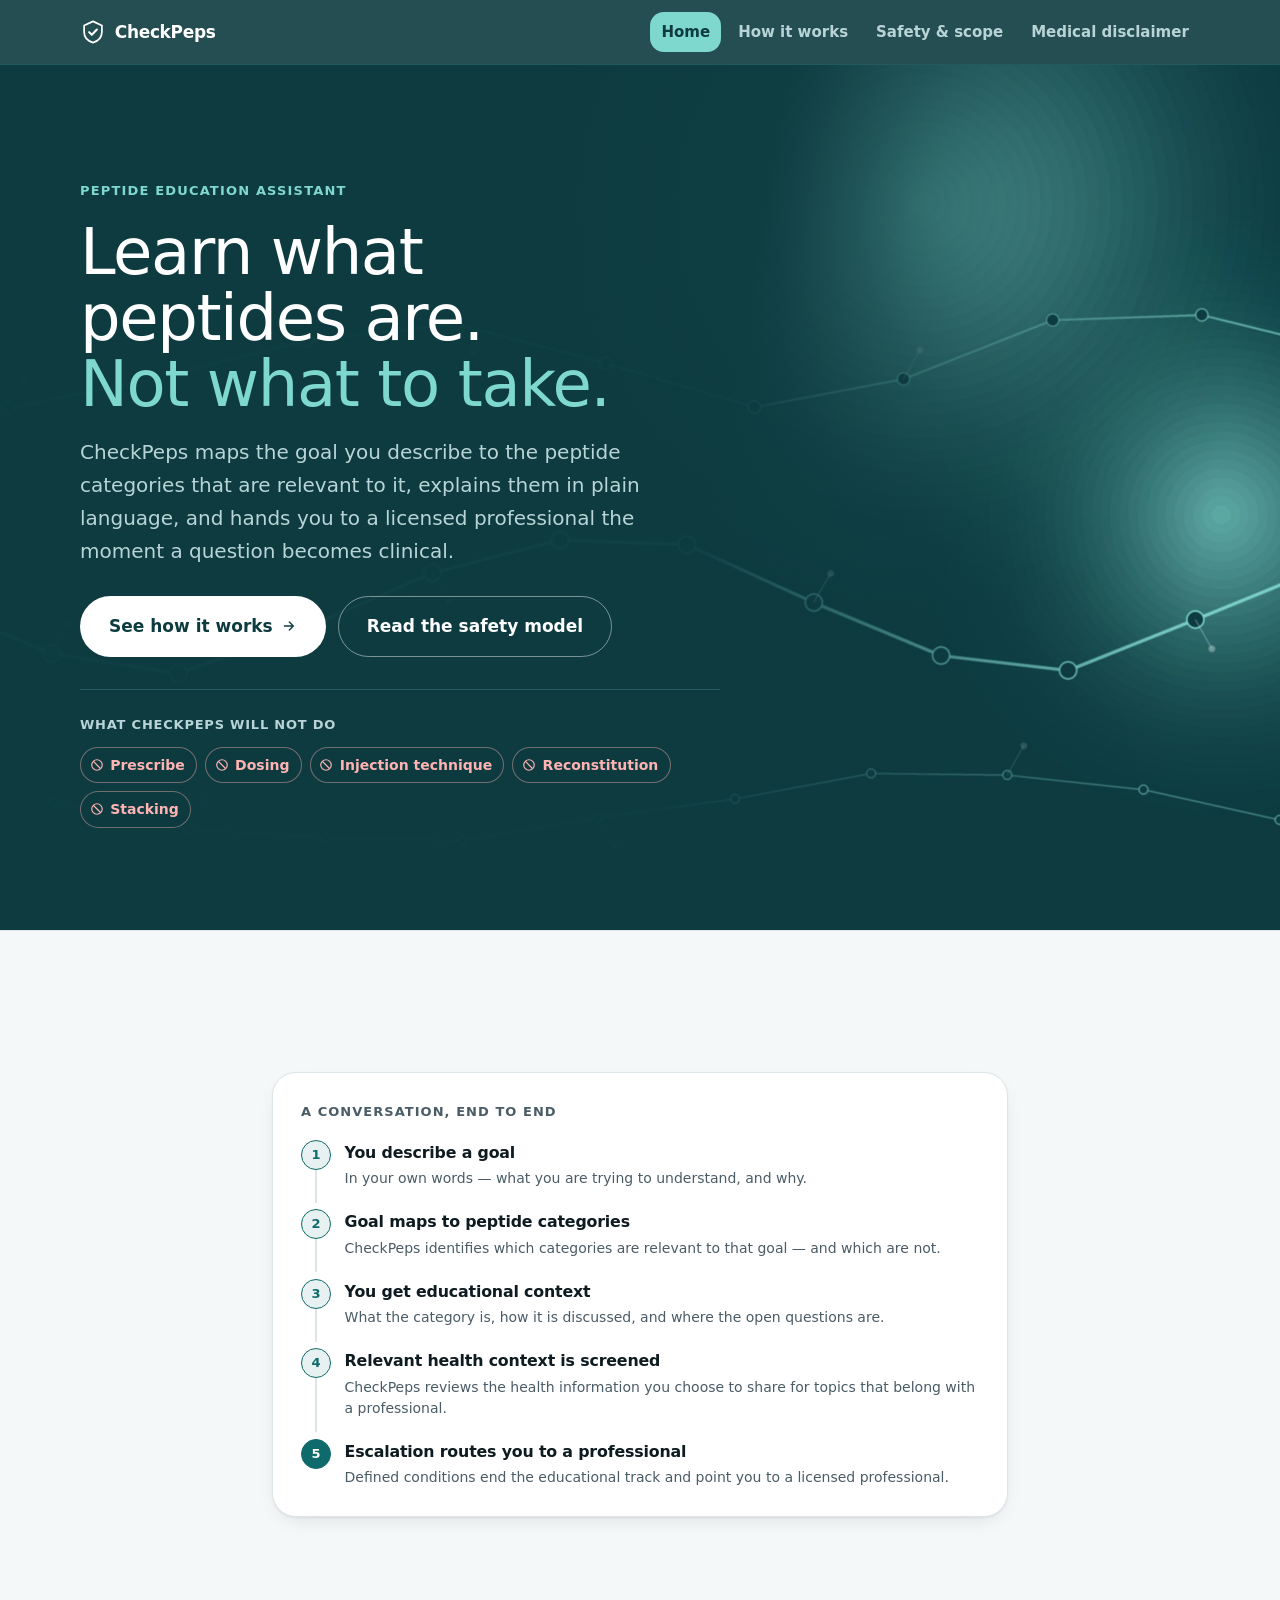
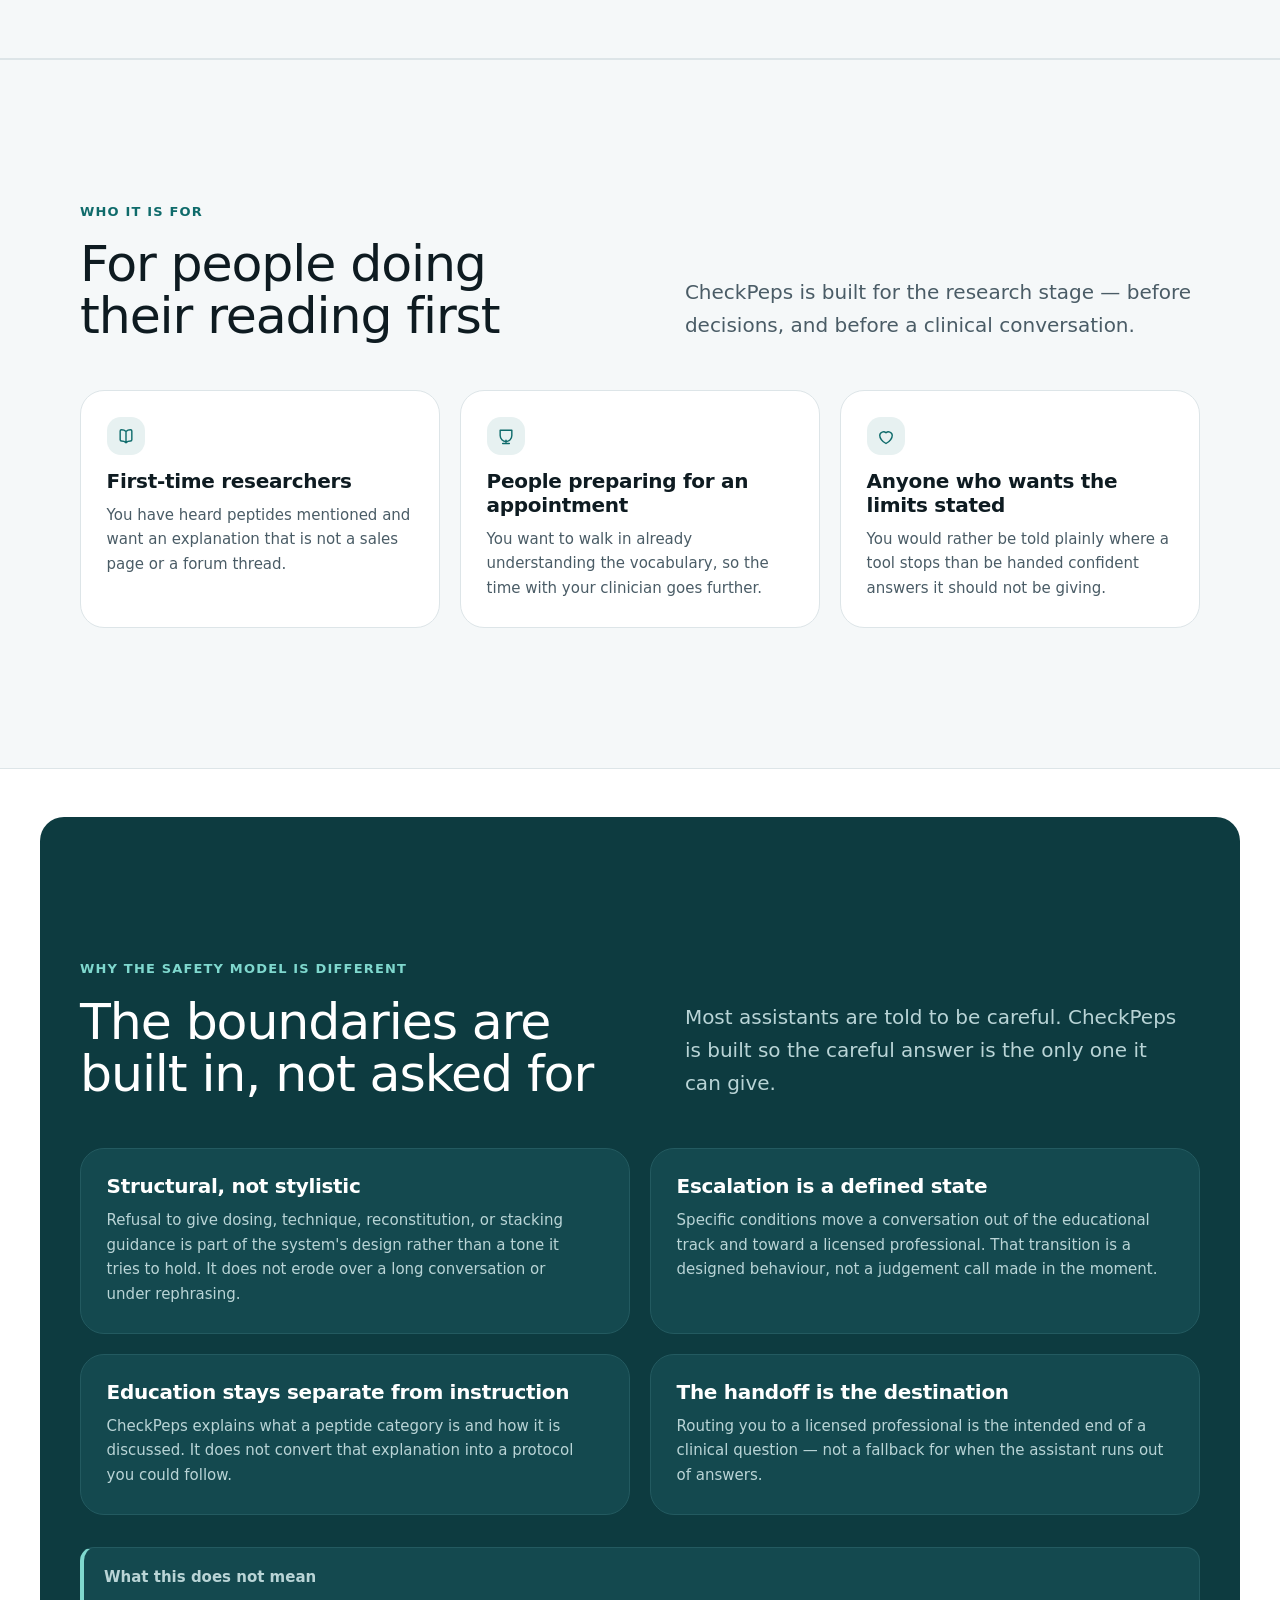
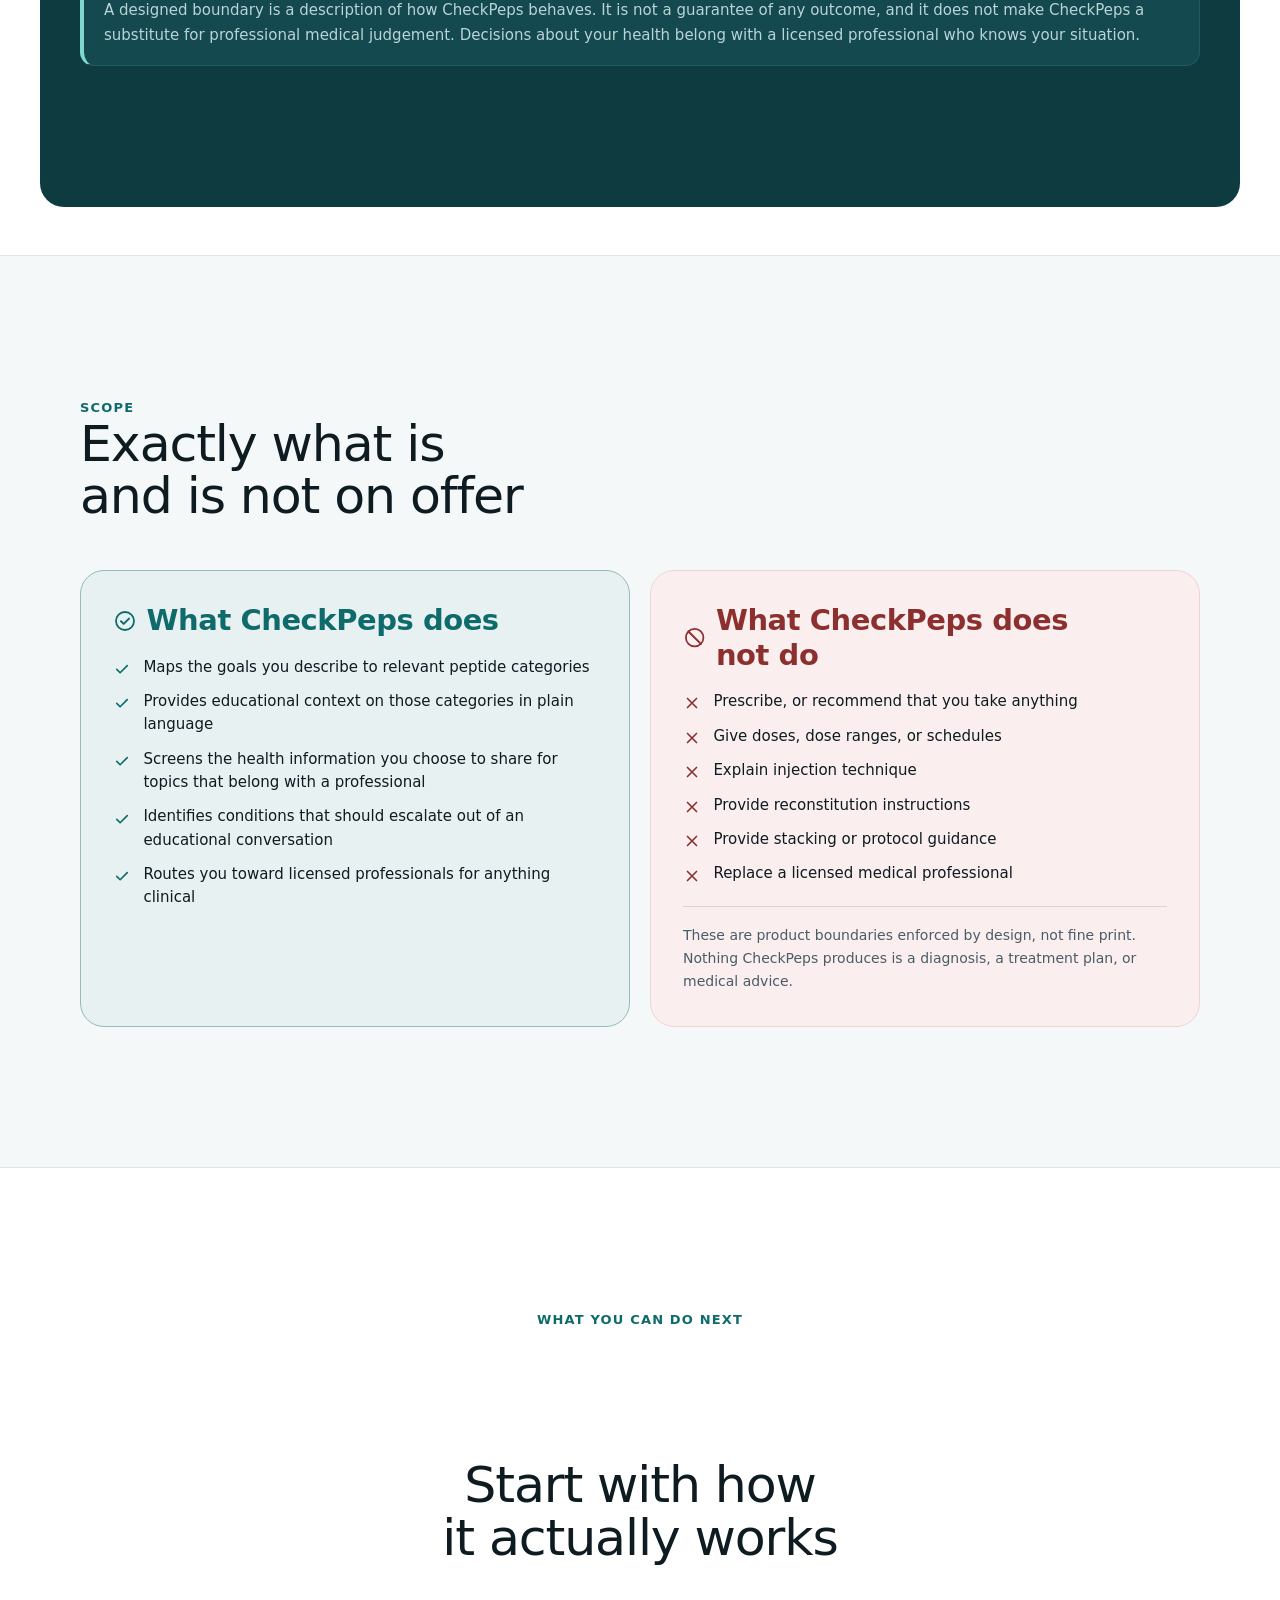
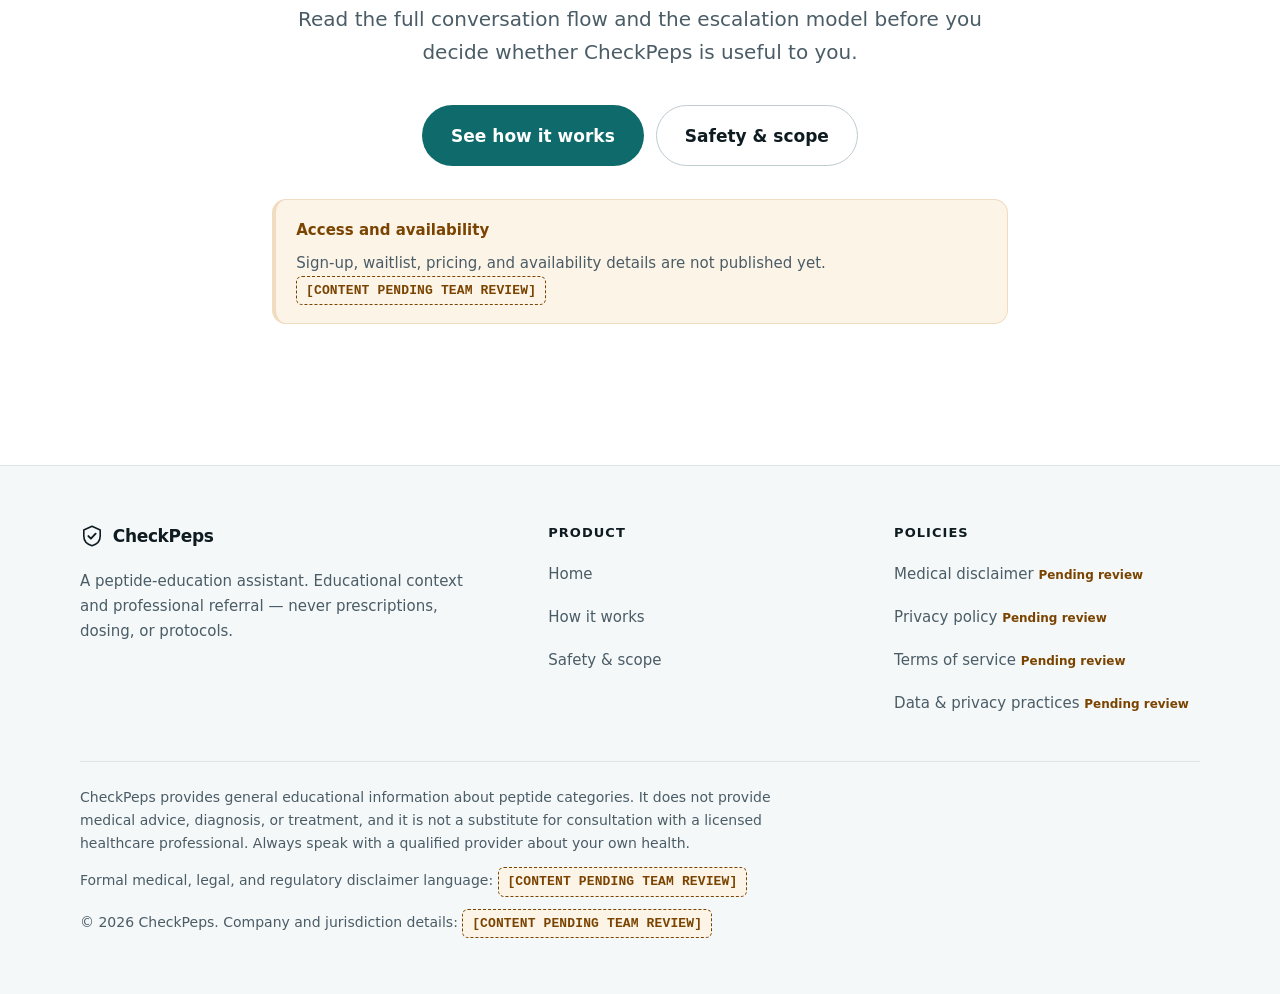
==== index.html @ 8eb173fc "Point every canonical at www.checkpeps.us, the live origin The site is served at https://www.checkpe" ====
<!doctype html>
<html lang="en">
  <head>
    <meta charset="utf-8" />
    <meta name="viewport" content="width=device-width, initial-scale=1" />

    <title>CheckPeps — Peptide education, with the clinical line drawn clearly</title>
    <meta
      name="description"
      content="CheckPeps is a peptide-education assistant. It maps your goals to relevant peptide categories, explains them in plain language, and routes you to a licensed professional for anything clinical. It does not prescribe, dose, or give protocols."
    />
    <link rel="canonical" href="https://www.checkpeps.us/" />
    <meta name="robots" content="index, follow" />

    <meta property="og:type" content="website" />
    <meta property="og:site_name" content="CheckPeps" />
    <meta property="og:url" content="https://www.checkpeps.us/" />
    <meta
      property="og:title"
      content="CheckPeps — Peptide education, with the clinical line drawn clearly"
    />
    <meta
      property="og:description"
      content="A peptide-education assistant that maps goals to peptide categories, explains them in plain language, and routes you to a licensed professional for anything clinical."
    />
    <meta property="og:image" content="https://www.checkpeps.us/og-image.png" />
    <meta property="og:image:width" content="1200" />
    <meta property="og:image:height" content="630" />
    <meta
      property="og:image:alt"
      content="CheckPeps — peptide education assistant. Does not prescribe, dose, or give protocols."
    />
    <meta name="twitter:card" content="summary_large_image" />

    <link rel="icon" href="/favicon.svg" type="image/svg+xml" />
    <link rel="apple-touch-icon" href="/apple-touch-icon.png" />
    <link rel="manifest" href="/site.webmanifest" />
    <meta name="theme-color" content="#0f6b6b" media="(prefers-color-scheme: light)" />
    <meta name="theme-color" content="#0b1418" media="(prefers-color-scheme: dark)" />

    <link rel="stylesheet" href="/styles.css" />
    <script src="/main.js" defer></script>

    <script type="application/ld+json">
      {
        "@context": "https://schema.org",
        "@type": "WebSite",
        "name": "CheckPeps",
        "url": "https://www.checkpeps.us/",
        "description": "A peptide-education assistant that maps goals to peptide categories, provides educational context, and routes users toward licensed professionals for anything clinical."
      }
    </script>
  </head>

  <body>
    <a class="skip-link" href="#main">Skip to main content</a>

    <header class="site-header">
      <div class="wrap site-header__inner">
        <a class="brand" href="/">
          <svg width="26" height="26" viewBox="0 0 24 24" fill="none" aria-hidden="true">
            <path
              d="M12 2.2 20.2 6v6.1c0 4.6-3.3 8.3-8.2 9.7-4.9-1.4-8.2-5.1-8.2-9.7V6L12 2.2Z"
              stroke="currentColor"
              stroke-width="1.6"
              stroke-linejoin="round"
            />
            <path
              d="m8.4 12.1 2.5 2.5 4.7-4.9"
              stroke="currentColor"
              stroke-width="1.9"
              stroke-linecap="round"
              stroke-linejoin="round"
            />
          </svg>
          CheckPeps
        </a>

        <button
          class="nav__toggle"
          type="button"
          aria-expanded="false"
          aria-controls="site-nav"
        >
          <svg width="18" height="18" viewBox="0 0 24 24" fill="none" aria-hidden="true">
            <path
              d="M4 7h16M4 12h16M4 17h16"
              stroke="currentColor"
              stroke-width="2"
              stroke-linecap="round"
            />
          </svg>
          Menu
        </button>

        <nav class="nav" id="site-nav" aria-label="Primary">
          <ul class="nav__list">
            <li><a class="nav__link" href="/" aria-current="page">Home</a></li>
            <li><a class="nav__link" href="/how-it-works.html">How it works</a></li>
            <li><a class="nav__link" href="/safety.html">Safety &amp; scope</a></li>
            <li>
              <a class="nav__link" href="/medical-disclaimer.html">Medical disclaimer</a>
            </li>
          </ul>
        </nav>
      </div>
    </header>

    <main id="main">
      <!-- ============================ HERO ============================ -->
      <!-- Answers, above the fold: what it is, what it will not do, how it
           works, and where to go next. -->
      <section class="hero">
        <!-- Decorative only, so alt is empty. Replacing this art is a matter of
             swapping the two files: keep the 3:2 ratio and keep the left third
             dark, because the headline sits over it. -->
        <div class="hero__media">
          <img
            src="/media/hero-1200.jpg"
            srcset="/media/hero-1200.jpg 1200w, /media/hero.jpg 2400w"
            sizes="100vw"
            alt=""
            width="2400"
            height="1600"
            fetchpriority="high"
            decoding="async"
          />
        </div>

        <div class="wrap hero__grid">
          <div class="hero__copy">
            <p class="eyebrow">Peptide education assistant</p>
            <h1>
              <span>Learn what peptides are.</span>
              <span>Not what to take.</span>
            </h1>
            <p class="lede">
              CheckPeps maps the goal you describe to the peptide categories that are
              relevant to it, explains them in plain language, and hands you to a
              licensed professional the moment a question becomes clinical.
            </p>

            <div class="btn-row">
              <a class="btn btn--primary" href="/how-it-works.html">
                See how it works
                <svg
                  width="16"
                  height="16"
                  viewBox="0 0 24 24"
                  fill="none"
                  aria-hidden="true"
                >
                  <path
                    d="M5 12h13m-5.5-6 6 6-6 6"
                    stroke="currentColor"
                    stroke-width="2"
                    stroke-linecap="round"
                    stroke-linejoin="round"
                  />
                </svg>
              </a>
              <a class="btn btn--secondary" href="/safety.html">Read the safety model</a>
            </div>

            <div class="boundaries">
              <p class="boundaries__label" id="boundaries-label">
                What CheckPeps will not do
              </p>
              <ul class="chips" aria-labelledby="boundaries-label">
                <li class="chip">
                  <svg
                    width="14"
                    height="14"
                    viewBox="0 0 24 24"
                    fill="none"
                    aria-hidden="true"
                  >
                    <circle cx="12" cy="12" r="9" stroke="currentColor" stroke-width="2" />
                    <path d="m5.6 5.6 12.8 12.8" stroke="currentColor" stroke-width="2" />
                  </svg>
                  Prescribe
                </li>
                <li class="chip">
                  <svg
                    width="14"
                    height="14"
                    viewBox="0 0 24 24"
                    fill="none"
                    aria-hidden="true"
                  >
                    <circle cx="12" cy="12" r="9" stroke="currentColor" stroke-width="2" />
                    <path d="m5.6 5.6 12.8 12.8" stroke="currentColor" stroke-width="2" />
                  </svg>
                  Dosing
                </li>
                <li class="chip">
                  <svg
                    width="14"
                    height="14"
                    viewBox="0 0 24 24"
                    fill="none"
                    aria-hidden="true"
                  >
                    <circle cx="12" cy="12" r="9" stroke="currentColor" stroke-width="2" />
                    <path d="m5.6 5.6 12.8 12.8" stroke="currentColor" stroke-width="2" />
                  </svg>
                  Injection technique
                </li>
                <li class="chip">
                  <svg
                    width="14"
                    height="14"
                    viewBox="0 0 24 24"
                    fill="none"
                    aria-hidden="true"
                  >
                    <circle cx="12" cy="12" r="9" stroke="currentColor" stroke-width="2" />
                    <path d="m5.6 5.6 12.8 12.8" stroke="currentColor" stroke-width="2" />
                  </svg>
                  Reconstitution
                </li>
                <li class="chip">
                  <svg
                    width="14"
                    height="14"
                    viewBox="0 0 24 24"
                    fill="none"
                    aria-hidden="true"
                  >
                    <circle cx="12" cy="12" r="9" stroke="currentColor" stroke-width="2" />
                    <path d="m5.6 5.6 12.8 12.8" stroke="currentColor" stroke-width="2" />
                  </svg>
                  Stacking
                </li>
              </ul>
            </div>
          </div>

        </div>
      </section>

      <!-- Moved out of the hero so the hero art has somewhere to be seen; the
           flow is unchanged, it just gets its own section now. -->
      <section class="section section--subtle" aria-labelledby="flow-title">
        <div class="wrap flow-section">
          <div class="hero__panel">
            <p class="panel__title" id="flow-title">A conversation, end to end</p>
            <ol class="flow" aria-labelledby="flow-title">
              <li class="flow__step">
                <span class="flow__num" aria-hidden="true">1</span>
                <div class="flow__body">
                  <p class="flow__name">You describe a goal</p>
                  <p class="flow__desc">
                    In your own words — what you are trying to understand, and why.
                  </p>
                </div>
              </li>
              <li class="flow__step">
                <span class="flow__num" aria-hidden="true">2</span>
                <div class="flow__body">
                  <p class="flow__name">Goal maps to peptide categories</p>
                  <p class="flow__desc">
                    CheckPeps identifies which categories are relevant to that goal — and
                    which are not.
                  </p>
                </div>
              </li>
              <li class="flow__step">
                <span class="flow__num" aria-hidden="true">3</span>
                <div class="flow__body">
                  <p class="flow__name">You get educational context</p>
                  <p class="flow__desc">
                    What the category is, how it is discussed, and where the open questions
                    are.
                  </p>
                </div>
              </li>
              <li class="flow__step">
                <span class="flow__num" aria-hidden="true">4</span>
                <div class="flow__body">
                  <p class="flow__name">Relevant health context is screened</p>
                  <p class="flow__desc">
                    CheckPeps reviews the health information you choose to share for topics
                    that belong with a professional.
                  </p>
                </div>
              </li>
              <li class="flow__step flow__step--terminal">
                <span class="flow__num" aria-hidden="true">5</span>
                <div class="flow__body">
                  <p class="flow__name">Escalation routes you to a professional</p>
                  <p class="flow__desc">
                    Defined conditions end the educational track and point you to a
                    licensed professional.
                  </p>
                </div>
              </li>
            </ol>
          </div>
        </div>
      </section>

      <!-- ========================= WHO IT'S FOR ======================== -->
      <section class="section section--subtle" aria-labelledby="who-heading">
        <div class="wrap">
          <div class="section__head">
            <p class="eyebrow">Who it is for</p>
            <h2 id="who-heading">For people doing their reading first</h2>
            <p class="lede">
              CheckPeps is built for the research stage — before decisions, and before a
              clinical conversation.
            </p>
          </div>

          <div class="grid">
            <article class="card">
              <div class="card__icon" aria-hidden="true">
                <svg width="20" height="20" viewBox="0 0 24 24" fill="none">
                  <path
                    d="M12 6.5c-1.6-1.6-3.4-2-5.5-2-.8 0-1.5.6-1.5 1.4v10.7c0 .8.7 1.4 1.5 1.4 2.1 0 3.9.4 5.5 2 1.6-1.6 3.4-2 5.5-2 .8 0 1.5-.6 1.5-1.4V5.9c0-.8-.7-1.4-1.5-1.4-2.1 0-3.9.4-5.5 2Zm0 0V19"
                    stroke="currentColor"
                    stroke-width="1.7"
                    stroke-linecap="round"
                    stroke-linejoin="round"
                  />
                </svg>
              </div>
              <h3>First-time researchers</h3>
              <p>
                You have heard peptides mentioned and want an explanation that is not a
                sales page or a forum thread.
              </p>
            </article>

            <article class="card">
              <div class="card__icon" aria-hidden="true">
                <svg width="20" height="20" viewBox="0 0 24 24" fill="none">
                  <path
                    d="M8 21h8m-4-4v4m-7-16h14v6.5a7 7 0 0 1-14 0V5Z"
                    stroke="currentColor"
                    stroke-width="1.7"
                    stroke-linecap="round"
                    stroke-linejoin="round"
                  />
                </svg>
              </div>
              <h3>People preparing for an appointment</h3>
              <p>
                You want to walk in already understanding the vocabulary, so the time with
                your clinician goes further.
              </p>
            </article>

            <article class="card">
              <div class="card__icon" aria-hidden="true">
                <svg width="20" height="20" viewBox="0 0 24 24" fill="none">
                  <path
                    d="M12 21s-7.5-4.4-7.5-10A4.5 4.5 0 0 1 12 8.2 4.5 4.5 0 0 1 19.5 11c0 5.6-7.5 10-7.5 10Z"
                    stroke="currentColor"
                    stroke-width="1.7"
                    stroke-linecap="round"
                    stroke-linejoin="round"
                  />
                </svg>
              </div>
              <h3>Anyone who wants the limits stated</h3>
              <p>
                You would rather be told plainly where a tool stops than be handed
                confident answers it should not be giving.
              </p>
            </article>
          </div>
        </div>
      </section>

      <!-- ====================== WHY SAFETY DIFFERS ===================== -->
      <section class="section section--feature" aria-labelledby="safety-heading">
        <div class="wrap">
          <div class="section__head">
            <p class="eyebrow">Why the safety model is different</p>
            <h2 id="safety-heading">The boundaries are built in, not asked for</h2>
            <p class="lede">
              Most assistants are told to be careful. CheckPeps is built so the careful
              answer is the only one it can give.
            </p>
          </div>

          <div class="grid">
            <article class="card">
              <h3>Structural, not stylistic</h3>
              <p>
                Refusal to give dosing, technique, reconstitution, or stacking guidance is
                part of the system's design rather than a tone it tries to hold. It does
                not erode over a long conversation or under rephrasing.
              </p>
            </article>

            <article class="card">
              <h3>Escalation is a defined state</h3>
              <p>
                Specific conditions move a conversation out of the educational track and
                toward a licensed professional. That transition is a designed behaviour,
                not a judgement call made in the moment.
              </p>
            </article>

            <article class="card">
              <h3>Education stays separate from instruction</h3>
              <p>
                CheckPeps explains what a peptide category is and how it is discussed. It
                does not convert that explanation into a protocol you could follow.
              </p>
            </article>

            <article class="card">
              <h3>The handoff is the destination</h3>
              <p>
                Routing you to a licensed professional is the intended end of a clinical
                question — not a fallback for when the assistant runs out of answers.
              </p>
            </article>
          </div>

          <div class="callout u-mt-lg">
            <p class="callout__title">What this does not mean</p>
            <p>
              A designed boundary is a description of how CheckPeps behaves. It is not a
              guarantee of any outcome, and it does not make CheckPeps a substitute for
              professional medical judgement. Decisions about your health belong with a
              licensed professional who knows your situation.
            </p>
          </div>
        </div>
      </section>

      <!-- ======================= DOES / DOES NOT ======================= -->
      <section class="section section--subtle" aria-labelledby="scope-heading">
        <div class="wrap">
          <div class="section__head">
            <p class="eyebrow">Scope</p>
            <h2 id="scope-heading">Exactly what is and is not on offer</h2>
          </div>

          <div class="split">
            <div class="panel panel--does">
              <h3 class="panel__heading">
                <svg
                  width="24"
                  height="24"
                  viewBox="0 0 24 24"
                  fill="none"
                  aria-hidden="true"
                >
                  <circle cx="12" cy="12" r="9" stroke="currentColor" stroke-width="1.8" />
                  <path
                    d="m8 12.2 2.7 2.7L16 9.6"
                    stroke="currentColor"
                    stroke-width="2"
                    stroke-linecap="round"
                    stroke-linejoin="round"
                  />
                </svg>
                What CheckPeps does
              </h3>
              <ul class="checklist">
                <li>
                  <svg width="18" height="18" viewBox="0 0 24 24" fill="none" aria-hidden="true">
                    <path
                      d="m5 12.5 4.5 4.5L19 7.5"
                      stroke="currentColor"
                      stroke-width="2.2"
                      stroke-linecap="round"
                      stroke-linejoin="round"
                    />
                  </svg>
                  <span>Maps the goals you describe to relevant peptide categories</span>
                </li>
                <li>
                  <svg width="18" height="18" viewBox="0 0 24 24" fill="none" aria-hidden="true">
                    <path
                      d="m5 12.5 4.5 4.5L19 7.5"
                      stroke="currentColor"
                      stroke-width="2.2"
                      stroke-linecap="round"
                      stroke-linejoin="round"
                    />
                  </svg>
                  <span>Provides educational context on those categories in plain language</span>
                </li>
                <li>
                  <svg width="18" height="18" viewBox="0 0 24 24" fill="none" aria-hidden="true">
                    <path
                      d="m5 12.5 4.5 4.5L19 7.5"
                      stroke="currentColor"
                      stroke-width="2.2"
                      stroke-linecap="round"
                      stroke-linejoin="round"
                    />
                  </svg>
                  <span>
                    Screens the health information you choose to share for topics that
                    belong with a professional
                  </span>
                </li>
                <li>
                  <svg width="18" height="18" viewBox="0 0 24 24" fill="none" aria-hidden="true">
                    <path
                      d="m5 12.5 4.5 4.5L19 7.5"
                      stroke="currentColor"
                      stroke-width="2.2"
                      stroke-linecap="round"
                      stroke-linejoin="round"
                    />
                  </svg>
                  <span>
                    Identifies conditions that should escalate out of an educational
                    conversation
                  </span>
                </li>
                <li>
                  <svg width="18" height="18" viewBox="0 0 24 24" fill="none" aria-hidden="true">
                    <path
                      d="m5 12.5 4.5 4.5L19 7.5"
                      stroke="currentColor"
                      stroke-width="2.2"
                      stroke-linecap="round"
                      stroke-linejoin="round"
                    />
                  </svg>
                  <span>Routes you toward licensed professionals for anything clinical</span>
                </li>
              </ul>
            </div>

            <div class="panel panel--does-not">
              <h3 class="panel__heading">
                <svg
                  width="24"
                  height="24"
                  viewBox="0 0 24 24"
                  fill="none"
                  aria-hidden="true"
                >
                  <circle cx="12" cy="12" r="9" stroke="currentColor" stroke-width="1.8" />
                  <path
                    d="m5.6 5.6 12.8 12.8"
                    stroke="currentColor"
                    stroke-width="2"
                    stroke-linecap="round"
                  />
                </svg>
                What CheckPeps does not do
              </h3>
              <ul class="checklist">
                <li>
                  <svg width="18" height="18" viewBox="0 0 24 24" fill="none" aria-hidden="true">
                    <path
                      d="M6 6l12 12M18 6 6 18"
                      stroke="currentColor"
                      stroke-width="2.2"
                      stroke-linecap="round"
                    />
                  </svg>
                  <span>Prescribe, or recommend that you take anything</span>
                </li>
                <li>
                  <svg width="18" height="18" viewBox="0 0 24 24" fill="none" aria-hidden="true">
                    <path
                      d="M6 6l12 12M18 6 6 18"
                      stroke="currentColor"
                      stroke-width="2.2"
                      stroke-linecap="round"
                    />
                  </svg>
                  <span>Give doses, dose ranges, or schedules</span>
                </li>
                <li>
                  <svg width="18" height="18" viewBox="0 0 24 24" fill="none" aria-hidden="true">
                    <path
                      d="M6 6l12 12M18 6 6 18"
                      stroke="currentColor"
                      stroke-width="2.2"
                      stroke-linecap="round"
                    />
                  </svg>
                  <span>Explain injection technique</span>
                </li>
                <li>
                  <svg width="18" height="18" viewBox="0 0 24 24" fill="none" aria-hidden="true">
                    <path
                      d="M6 6l12 12M18 6 6 18"
                      stroke="currentColor"
                      stroke-width="2.2"
                      stroke-linecap="round"
                    />
                  </svg>
                  <span>Provide reconstitution instructions</span>
                </li>
                <li>
                  <svg width="18" height="18" viewBox="0 0 24 24" fill="none" aria-hidden="true">
                    <path
                      d="M6 6l12 12M18 6 6 18"
                      stroke="currentColor"
                      stroke-width="2.2"
                      stroke-linecap="round"
                    />
                  </svg>
                  <span>Provide stacking or protocol guidance</span>
                </li>
                <li>
                  <svg width="18" height="18" viewBox="0 0 24 24" fill="none" aria-hidden="true">
                    <path
                      d="M6 6l12 12M18 6 6 18"
                      stroke="currentColor"
                      stroke-width="2.2"
                      stroke-linecap="round"
                    />
                  </svg>
                  <span>Replace a licensed medical professional</span>
                </li>
              </ul>
              <p class="panel__note">
                These are product boundaries enforced by design, not fine print. Nothing
                CheckPeps produces is a diagnosis, a treatment plan, or medical advice.
              </p>
            </div>
          </div>
        </div>
      </section>

      <!-- ============================ NEXT ============================= -->
      <section class="section" aria-labelledby="next-heading">
        <div class="wrap">
          <div class="cta prose u-mi-auto">
            <p class="eyebrow">What you can do next</p>
            <h2 id="next-heading">Start with how it actually works</h2>
            <p class="lede">
              Read the full conversation flow and the escalation model before you decide
              whether CheckPeps is useful to you.
            </p>
            <div class="btn-row">
              <a class="btn btn--primary" href="/how-it-works.html">See how it works</a>
              <a class="btn btn--secondary" href="/safety.html">Safety &amp; scope</a>
            </div>
            <div class="callout callout--pending u-ta-left u-mt-sm">
              <p class="callout__title">Access and availability</p>
              <p>
                Sign-up, waitlist, pricing, and availability details are not published yet.
                <span class="pending-tag">[CONTENT PENDING TEAM REVIEW]</span>
              </p>
            </div>
          </div>
        </div>
      </section>
    </main>

    <footer class="site-footer">
      <div class="wrap">
        <div class="footer__grid">
          <div>
            <a class="brand" href="/">
              <svg width="24" height="24" viewBox="0 0 24 24" fill="none" aria-hidden="true">
                <path
                  d="M12 2.2 20.2 6v6.1c0 4.6-3.3 8.3-8.2 9.7-4.9-1.4-8.2-5.1-8.2-9.7V6L12 2.2Z"
                  stroke="currentColor"
                  stroke-width="1.6"
                  stroke-linejoin="round"
                />
                <path
                  d="m8.4 12.1 2.5 2.5 4.7-4.9"
                  stroke="currentColor"
                  stroke-width="1.9"
                  stroke-linecap="round"
                  stroke-linejoin="round"
                />
              </svg>
              CheckPeps
            </a>
            <p class="footer__blurb">
              A peptide-education assistant. Educational context and professional
              referral — never prescriptions, dosing, or protocols.
            </p>
          </div>

          <nav aria-labelledby="footer-product">
            <p class="footer__heading" id="footer-product">Product</p>
            <ul class="footer__list">
              <li><a href="/">Home</a></li>
              <li><a href="/how-it-works.html">How it works</a></li>
              <li><a href="/safety.html">Safety &amp; scope</a></li>
            </ul>
          </nav>

          <nav aria-labelledby="footer-policies">
            <p class="footer__heading" id="footer-policies">Policies</p>
            <ul class="footer__list">
              <li>
                <a href="/medical-disclaimer.html">Medical disclaimer</a>
                <span class="footer__pending">Pending review</span>
              </li>
              <li>
                <a href="/privacy.html">Privacy policy</a>
                <span class="footer__pending">Pending review</span>
              </li>
              <li>
                <a href="/terms.html">Terms of service</a>
                <span class="footer__pending">Pending review</span>
              </li>
              <li>
                <a href="/data-practices.html">Data &amp; privacy practices</a>
                <span class="footer__pending">Pending review</span>
              </li>
            </ul>
          </nav>
        </div>

        <div class="footer__bottom">
          <p class="footer__disclaimer">
            CheckPeps provides general educational information about peptide categories. It
            does not provide medical advice, diagnosis, or treatment, and it is not a
            substitute for consultation with a licensed healthcare professional. Always
            speak with a qualified provider about your own health.
          </p>
          <p class="footer__disclaimer">
            Formal medical, legal, and regulatory disclaimer language:
            <span class="pending-tag">[CONTENT PENDING TEAM REVIEW]</span>
          </p>
          <p>&copy; 2026 CheckPeps. Company and jurisdiction details: <span class="pending-tag">[CONTENT PENDING TEAM REVIEW]</span></p>
        </div>
      </div>
    </footer>
  </body>
</html>
---- styles.css ----
/* ==========================================================================
   CheckPeps — marketing site styles
   Single stylesheet, no preprocessor, no framework, no @import (no extra RTT).
   ========================================================================== */

/* --- Design tokens ------------------------------------------------------- */

:root {
  color-scheme: light dark;

  --bg: #ffffff;
  --bg-subtle: #f5f8f9;
  --bg-raised: #ffffff;
  --border: #dde5e8;
  --border-strong: #bfcbd1;

  --text: #0e1b21;
  --text-muted: #4a5c66;

  --accent: #0f6b6b;
  --accent-hover: #0b5252;
  --accent-fg: #ffffff;
  --accent-subtle: #e7f1f1;

  --flag: #7a4400;
  --flag-subtle: #fdf4e8;
  --flag-border: #f0dcc0;

  --stop: #8c2f2f;
  --stop-subtle: #fbeeee;
  --stop-border: #f0d4d4;

  --shadow: 0 1px 2px rgb(14 27 33 / 6%), 0 8px 24px -12px rgb(14 27 33 / 18%);

  /* Deep full-bleed blocks. Always paired with --on-deep text. */
  --deep: #0d3b40;
  --deep-raised: #14494f;
  --deep-border: #235a60;
  --on-deep: #ffffff;
  --on-deep-muted: #b9d4d6;
  --accent-on-deep: #7fd8ce;

  --radius: 14px;
  --radius-lg: 24px;
  --radius-pill: 999px;

  --measure: 68ch;
  --page: 1200px;
  --gutter: clamp(1.25rem, 5vw, 2.5rem);

  --step-0: clamp(1rem, 0.96rem + 0.2vw, 1.0625rem);
  --step-1: clamp(1.125rem, 1.06rem + 0.3vw, 1.25rem);
  --step-2: clamp(1.375rem, 1.25rem + 0.7vw, 1.9rem);
  /* Section headings run nearly as large as the h1 — that near-parity is a big
     part of the editorial feel, and 40px was reading as a subhead. */
  --step-3: clamp(1.9rem, 1.4rem + 2.2vw, 3.25rem);
  --step-4: clamp(2.25rem, 1.5rem + 3.2vw, 4rem);

  --font: ui-sans-serif, system-ui, -apple-system, "Segoe UI", Roboto,
    "Helvetica Neue", Arial, "Noto Sans", sans-serif, "Apple Color Emoji",
    "Segoe UI Emoji";
  --font-mono: ui-monospace, SFMono-Regular, "SF Mono", Menlo, Consolas,
    "Liberation Mono", monospace;
}

@media (prefers-color-scheme: dark) {
  :root {
    --bg: #0b1418;
    --bg-subtle: #101d22;
    --bg-raised: #13232a;
    --border: #223740;
    --border-strong: #35505c;

    --text: #e8eef1;
    --text-muted: #9fb0b8;

    --accent: #5ec8bf;
    --accent-hover: #85dad3;
    --accent-fg: #04211e;
    --accent-subtle: #12312f;

    --flag: #e8b478;
    --flag-subtle: #241b0f;
    --flag-border: #3d2e18;

    --stop: #e79b9b;
    --stop-subtle: #251314;
    --stop-border: #3f2122;

    --shadow: 0 1px 2px rgb(0 0 0 / 40%), 0 8px 24px -12px rgb(0 0 0 / 70%);

    /* Lifted, not deepened: #0d3b40 sits too close to the dark page background
       to read as a distinct block. */
    --deep: #10474e;
    --deep-raised: #17565d;
    --deep-border: #2a6b72;
    --on-deep: #f2f8f8;
    --on-deep-muted: #a9c7ca;
    --accent-on-deep: #7fd8ce;
  }
}

/* --- Reset --------------------------------------------------------------- */

*,
*::before,
*::after {
  box-sizing: border-box;
}

html {
  -webkit-text-size-adjust: 100%;
  scroll-behavior: smooth;
}

body {
  margin: 0;
  background: var(--bg);
  color: var(--text);
  font-family: var(--font);
  font-size: var(--step-0);
  line-height: 1.65;
  -webkit-font-smoothing: antialiased;
  text-rendering: optimizeLegibility;
}

/* Display type is light and tightly led — that pairing is what reads as modern.
   Card and UI headings stay heavier, because 430 at 18px reads as weak rather
   than editorial. */
h1,
h2,
h3,
h4 {
  margin: 0;
  letter-spacing: -0.022em;
  text-wrap: balance;
}

h1,
h2 {
  font-weight: 430;
  line-height: 1.03;
}

h3,
h4 {
  font-weight: 600;
  line-height: 1.2;
  letter-spacing: -0.015em;
  /* `balance` evens the line lengths, which shatters a short card heading into
     three stacked fragments. `pretty` only fixes orphans. */
  text-wrap: pretty;
}

h1 { font-size: var(--step-4); }
h2 { font-size: var(--step-3); }
h3 { font-size: var(--step-2); }
h4 { font-size: var(--step-1); }

p,
ul,
ol,
dl {
  margin: 0;
}

p { text-wrap: pretty; }

img,
svg {
  max-width: 100%;
  height: auto;
  display: block;
}

a {
  color: var(--accent);
  text-underline-offset: 0.2em;
  text-decoration-thickness: 0.08em;
}

a:hover { color: var(--accent-hover); }

ul, ol { padding-left: 1.25em; }

hr {
  border: 0;
  border-top: 1px solid var(--border);
  margin: 0;
}

/* --- Focus & motion ------------------------------------------------------ */

:focus-visible {
  outline: 3px solid var(--accent);
  outline-offset: 3px;
  border-radius: 4px;
}

/* Never remove the ring; only tune where the default hugs the box awkwardly. */
.btn:focus-visible,
.chip:focus-visible {
  outline-offset: 4px;
}

/* Windows High Contrast and friends override every author background and
   colour. Anything whose meaning was carried by a fill — the primary button,
   the boundary chips, the numbered badges, the tinted does/does-not panels —
   loses its shape unless it also has a real edge. `transparent` stays
   transparent when forced, so those borders must be made explicit here. */
@media (forced-colors: active) {
  .btn,
  .chip,
  .flow__num,
  .step__num {
    border: 1px solid currentColor;
  }

  .card,
  .callout,
  .panel,
  .hero__panel {
    border: 1px solid CanvasText;
  }

  /* Decorative connector between flow steps; a forced background would drop it. */
  .flow__step:not(:last-child)::before {
    background: CanvasText;
  }

  /* The ring must not depend on a brand token that no longer renders. */
  :focus-visible {
    outline-color: Highlight;
  }
}

@media (prefers-reduced-motion: reduce) {
  html { scroll-behavior: auto; }

  *,
  *::before,
  *::after {
    animation-duration: 0.001ms !important;
    animation-iteration-count: 1 !important;
    transition-duration: 0.001ms !important;
    scroll-behavior: auto !important;
  }
}

/* --- Utilities ----------------------------------------------------------- */

/* `fixed`, not `absolute`: an absolutely-positioned skip link scrolls away with
   the document, so focusing it after any scroll reveals nothing. */
.skip-link {
  position: fixed;
  left: 0.5rem;
  top: 0.5rem;
  z-index: 100;
  padding: 0.65rem 1rem;
  background: var(--accent);
  color: var(--accent-fg);
  border-radius: var(--radius);
  font-weight: 600;
  text-decoration: none;
  transform: translateY(-160%);
  transition: transform 120ms ease;
}

.skip-link:focus {
  transform: translateY(0);
  color: var(--accent-fg);
}

.visually-hidden {
  position: absolute;
  width: 1px;
  height: 1px;
  margin: -1px;
  padding: 0;
  overflow: hidden;
  clip-path: inset(50%);
  white-space: nowrap;
  border: 0;
}

.wrap {
  width: 100%;
  max-width: var(--page);
  margin-inline: auto;
  padding-inline: var(--gutter);
}

.prose { max-width: var(--measure); }

.prose > * + * { margin-top: 1.1em; }

.prose h2 { margin-top: 2.2em; }
.prose h3 { margin-top: 1.8em; }
.prose li + li { margin-top: 0.4em; }

/* `.wrap.prose` collapsed the container itself to the measure and then centred
   it, so body copy floated mid-page while the page-head above stayed left
   aligned at the gutter. Keep the wrap's box and cap the children instead, so
   both share a left edge. */
.wrap.prose {
  max-width: var(--page);
}

.wrap.prose > * {
  max-width: var(--measure);
}

.eyebrow {
  font-size: 0.8125rem;
  font-weight: 650;
  letter-spacing: 0.09em;
  text-transform: uppercase;
  color: var(--accent);
  margin: 0;
}

.lede {
  font-size: var(--step-1);
  color: var(--text-muted);
  max-width: 56ch;
}

.muted { color: var(--text-muted); }

/* Generous by design. Compact sections are what made this read as a document
   rather than a site; each block should own the screen it sits on. */
.section {
  padding-block: clamp(4.5rem, 11vw, 9rem);
}

.section--subtle {
  background: var(--bg-subtle);
  border-block: 1px solid var(--border);
}

/* Deep, inset, rounded block — the one section allowed to be loud. Inset by the
   gutter rather than full-bleed, so the corner radius is actually visible. */
.section--feature {
  margin-inline: var(--gutter);
  /* Without vertical separation an inset block reads as a full-bleed stripe and
     the corner radius stops doing any work. */
  margin-block: clamp(1.5rem, 4vw, 3rem);
  border-radius: var(--radius-lg);
  background: var(--deep);
  color: var(--on-deep);
}

.section--feature h2,
.section--feature h3,
.section--feature .callout__title {
  color: var(--on-deep);
}

.section--feature .eyebrow {
  color: var(--accent-on-deep);
}

.section--feature .lede,
.section--feature .card p,
.section--feature .callout p {
  color: var(--on-deep-muted);
}

.section--feature .card,
.section--feature .callout {
  background: var(--deep-raised);
  border-color: var(--deep-border);
}

.section--feature .callout {
  border-left-color: var(--accent-on-deep);
}

.section--feature a {
  color: var(--accent-on-deep);
}

/* Four abreast makes each card too narrow for its heading. Two-up gives the
   headings a single line and suits the block's weight. */
@media (min-width: 900px) {
  .section--feature .grid {
    grid-template-columns: repeat(2, minmax(0, 1fr));
  }
}

.section--feature :focus-visible {
  outline-color: var(--accent-on-deep);
}

.section__head {
  max-width: 60ch;
  margin-bottom: clamp(2rem, 4vw, 3rem);
}

.section__head > * + * { margin-top: 0.85rem; }

/* At width, a single narrow column of heading text leaves the right half of
   every section empty. Set the heading against its lede instead, which uses the
   measure and reads as deliberate rather than unfinished. */
@media (min-width: 900px) {
  .section__head {
    max-width: none;
    display: grid;
    grid-template-columns: minmax(0, 1.05fr) minmax(0, 1fr);
    column-gap: clamp(2rem, 5vw, 4.5rem);
    row-gap: 1rem;
    align-items: end;
  }

  .section__head > * + * { margin-top: 0; }

  .section__head .eyebrow { grid-column: 1 / -1; }

  .section__head .lede { max-width: 46ch; }

  /* Nothing to put in the second column, so don't open one. */
  .section__head:not(:has(.lede)) {
    display: block;
    max-width: 60ch;
  }
}

/* --- Buttons ------------------------------------------------------------- */

.btn {
  display: inline-flex;
  align-items: center;
  justify-content: center;
  gap: 0.5rem;
  padding: 0.95rem 1.75rem;
  min-height: 54px;
  border: 1px solid transparent;
  border-radius: var(--radius-pill);
  font: inherit;
  font-weight: 600;
  text-decoration: none;
  cursor: pointer;
  transition: background-color 140ms ease, border-color 140ms ease,
    color 140ms ease;
}

.btn--primary {
  background: var(--accent);
  color: var(--accent-fg);
}

.btn--primary:hover {
  background: var(--accent-hover);
  color: var(--accent-fg);
}

.btn--secondary {
  background: transparent;
  color: var(--text);
  border-color: var(--border-strong);
}

.btn--secondary:hover {
  background: var(--bg-subtle);
  color: var(--text);
  border-color: var(--text-muted);
}

.btn-row {
  display: flex;
  flex-wrap: wrap;
  gap: 0.75rem;
}

/* --- Header -------------------------------------------------------------- */

/* Dark chrome throughout, so the header reads as part of the masthead on the
   home page and as deliberate site furniture everywhere else. */
.site-header {
  position: sticky;
  top: 0;
  z-index: 50;
  background: color-mix(in srgb, var(--deep) 90%, transparent);
  backdrop-filter: blur(10px);
  border-bottom: 1px solid var(--deep-border);
  color: var(--on-deep);
}

.site-header .brand,
.site-header .brand:hover { color: var(--on-deep); }

.site-header .nav__link { color: var(--on-deep-muted); }

.site-header .nav__link:hover {
  color: var(--on-deep);
  background: color-mix(in srgb, var(--on-deep) 10%, transparent);
}

.site-header .nav__link[aria-current="page"] {
  color: var(--deep);
  background: var(--accent-on-deep);
}

.site-header .nav__toggle {
  color: var(--on-deep);
  border-color: color-mix(in srgb, var(--on-deep) 40%, transparent);
}

.site-header :focus-visible { outline-color: var(--accent-on-deep); }

.site-header__inner {
  display: flex;
  align-items: center;
  justify-content: space-between;
  gap: 1rem;
  min-height: 64px;
}

.brand {
  display: inline-flex;
  align-items: center;
  gap: 0.55rem;
  font-weight: 680;
  font-size: 1.0625rem;
  letter-spacing: -0.02em;
  color: var(--text);
  text-decoration: none;
}

.brand:hover { color: var(--text); }

.brand svg { flex: none; }

.nav__list {
  display: flex;
  align-items: center;
  gap: 0.35rem;
  list-style: none;
  margin: 0;
  padding: 0;
}

.nav__link {
  display: block;
  padding: 0.5rem 0.7rem;
  border-radius: var(--radius);
  color: var(--text-muted);
  text-decoration: none;
  font-weight: 550;
  font-size: 0.9375rem;
}

.nav__link:hover {
  color: var(--text);
  background: var(--bg-subtle);
}

.nav__link[aria-current="page"] {
  color: var(--text);
  background: var(--accent-subtle);
}

.nav__toggle {
  display: none;
  align-items: center;
  gap: 0.5rem;
  min-height: 44px;
  padding: 0.5rem 0.8rem;
  background: transparent;
  border: 1px solid var(--border-strong);
  border-radius: var(--radius);
  color: var(--text);
  font: inherit;
  font-weight: 600;
  font-size: 0.9375rem;
  cursor: pointer;
}

/* Above the breakpoint the nav is always shown. This overrides the UA
   stylesheet's `[hidden] { display: none }`, so the desktop nav can never be
   left hidden by a stale `hidden` attribute set while the viewport was narrow —
   it does not depend on the resize listener firing, or on JS running at all. */
@media (min-width: 861px) {
  .nav[hidden] { display: block; }
}

@media (max-width: 860px) {
  .nav__toggle { display: inline-flex; }

  .nav {
    position: absolute;
    inset-inline: 0;
    top: 100%;
    background: var(--deep);
    border-bottom: 1px solid var(--deep-border);
    box-shadow: var(--shadow);
    padding: 0.5rem var(--gutter) 1rem;
  }

  .nav[hidden] { display: none; }

  .nav__list {
    flex-direction: column;
    align-items: stretch;
    gap: 0.15rem;
  }

  .nav__link {
    padding: 0.75rem 0.75rem;
    font-size: 1rem;
  }
}

/* --- Hero ---------------------------------------------------------------- */

/* The masthead is one continuous deep field, header included, so the opening
   screen reads as an immersive block rather than a document header over paper.
   White-on-deep is the single biggest reason an editorial site feels editorial. */
.hero {
  position: relative;
  isolation: isolate;
  padding-block: clamp(4rem, 9vw, 8rem) clamp(4rem, 8vw, 7rem);
  overflow: hidden;
  background: var(--deep);
  color: var(--on-deep);
}

.hero .lede,
.hero .boundaries__label,
.hero .flow__desc,
.hero .panel__title {
  color: var(--on-deep-muted);
}

.hero .eyebrow { color: var(--accent-on-deep); }

.hero .boundaries { border-top-color: var(--deep-border); }

/* Panel lifts off the field rather than sitting on paper. */
.hero .hero__panel {
  background: var(--deep-raised);
  border-color: var(--deep-border);
  box-shadow: none;
}

.hero .flow__name { color: var(--on-deep); }

.hero .flow__num {
  background: transparent;
  border-color: var(--accent-on-deep);
  color: var(--accent-on-deep);
}

.hero .flow__step--terminal .flow__num {
  background: var(--accent-on-deep);
  color: var(--deep);
}

.hero .flow__step:not(:last-child)::before { background: var(--deep-border); }

/* Boundary chips need a light red to clear contrast on the deep field. */
/* A light tint behind the chip raised its base and cost ~1.5:1 of contrast.
   Backing it with the deep instead darkens the base and buys it back. */
.hero .chip {
  background: color-mix(in srgb, var(--deep) 62%, transparent);
  border-color: color-mix(in srgb, #ffb3b3 42%, transparent);
  color: #ffb3b3;
}

/* Inverted buttons: a teal fill would sit too close to the field behind it. */
.hero .btn--primary {
  background: var(--on-deep);
  color: var(--deep);
}

.hero .btn--primary:hover {
  background: var(--accent-on-deep);
  color: var(--deep);
}

.hero .btn--secondary {
  color: var(--on-deep);
  border-color: color-mix(in srgb, var(--on-deep) 45%, transparent);
}

.hero .btn--secondary:hover {
  background: color-mix(in srgb, var(--on-deep) 12%, transparent);
  color: var(--on-deep);
  border-color: var(--on-deep);
}

.hero :focus-visible { outline-color: var(--accent-on-deep); }

/* Stands in for the photography an editorial site would open with: a soft field
   of brand colour so the first screen is not flat white. If real art arrives,
   this is the layer it replaces. */
/* z-index 0 with the content lifted to 1, rather than a negative index behind
   the hero. A negative-index child interacts badly with the parent's own
   background and rendered nothing at all. */
.hero__media {
  position: absolute;
  inset: 0;
  z-index: 0;
  overflow: hidden;
}

.hero__media img {
  width: 100%;
  height: 100%;
  object-fit: cover;
  object-position: 65% 50%;
}

/* Guarantees copy contrast no matter what the art behind it does. Strongest at
   the left where the headline sits, thinning out to let the image show. Do not
   remove this when swapping in different art — it is the only thing keeping the
   hero text legible. */
.hero__media::after {
  content: "";
  position: absolute;
  inset: 0;
  background: linear-gradient(
    100deg,
    /* Hold near-opaque across the copy column, then release quickly so the art
       reads at close to full strength on the right. A gentle slope across the
       whole width cannot do both: it either washes out the art or lets the
       glow bleed under the text. */
    color-mix(in srgb, var(--deep) 98%, transparent) 0%,
    color-mix(in srgb, var(--deep) 96%, transparent) 55%,
    color-mix(in srgb, var(--deep) 45%, transparent) 73%,
    transparent 90%
  );
}

/* Below the two-column breakpoint the copy spans the whole box, so it crosses
   the gradient's release point and lands on unveiled art — measured at 1.3:1.
   There is no room for the art to read at this width anyway, so the overlay
   goes flat and strong and the art survives only as texture. */
@media (max-width: 899px) {
  .hero__media::after {
    background: color-mix(in srgb, var(--deep) 93%, transparent);
  }
}

/* The glow pseudo-element is gone: the art supplies the atmosphere now, and
   keeping it meant another layer sitting over the image. */

.hero__grid {
  position: relative;
  z-index: 1;
}

.hero__grid {
  display: grid;
  gap: clamp(2.5rem, 5vw, 4rem);
  align-items: start;
}

/* Single column now. The right side of the hero is the art, which is the whole
   point of having art. */
.hero__copy {
  max-width: 40rem;
}

@media (min-width: 900px) {
  .hero {
    min-height: min(84vh, 780px);
    display: grid;
    align-items: center;
  }
}

/* The flow panel keeps its light-card styling once outside the hero. */
.flow-section {
  display: grid;
  justify-items: center;
}

.flow-section .hero__panel {
  width: 100%;
  max-width: 46rem;
}

.hero__copy > * + * { margin-top: 1.15rem; }

/* Break at the sentence, never inside it — the headline's whole job is the
   contrast between the two clauses, which a mid-sentence wrap destroys. */
.hero h1 { max-width: 22ch; }

.hero h1 span { display: block; }

/* On the deep masthead this must be the light mint, not the dark brand teal —
   #0f6b6b on #0d3b40 is very nearly invisible. */
.hero h1 span + span { color: var(--accent-on-deep); }

.hero .btn-row { margin-top: 1.75rem; }

/* Boundary strip: the "what it does NOT do" answer, above the fold. */
.boundaries {
  margin-top: 2rem;
  padding-top: 1.5rem;
  border-top: 1px solid var(--border);
}

.boundaries__label {
  font-size: 0.8125rem;
  font-weight: 650;
  letter-spacing: 0.06em;
  text-transform: uppercase;
  color: var(--text-muted);
  margin-bottom: 0.75rem;
}

.chips {
  display: flex;
  flex-wrap: wrap;
  gap: 0.5rem;
  list-style: none;
  margin: 0;
  padding: 0;
}

.chip {
  display: inline-flex;
  align-items: center;
  gap: 0.4rem;
  padding: 0.35rem 0.7rem 0.35rem 0.55rem;
  background: var(--stop-subtle);
  border: 1px solid var(--stop-border);
  border-radius: 999px;
  color: var(--stop);
  font-size: 0.875rem;
  font-weight: 600;
  white-space: nowrap;
}

.chip svg { flex: none; }

/* --- Flow diagram (inline SVG, no image request) ------------------------- */

.hero__panel {
  background: var(--bg-raised);
  border: 1px solid var(--border);
  border-radius: var(--radius-lg);
  box-shadow: var(--shadow);
  padding: clamp(1.25rem, 3vw, 1.75rem);
}

.panel__title {
  font-size: 0.8125rem;
  font-weight: 650;
  letter-spacing: 0.08em;
  text-transform: uppercase;
  color: var(--text-muted);
  margin-bottom: 1.1rem;
}

.flow {
  list-style: none;
  margin: 0;
  padding: 0;
  display: grid;
  gap: 0.15rem;
}

.flow__step {
  display: grid;
  grid-template-columns: 30px minmax(0, 1fr);
  gap: 0.85rem;
  padding-bottom: 1.1rem;
  position: relative;
}

.flow__step:last-child { padding-bottom: 0; }

/* Connector line between steps. */
.flow__step:not(:last-child)::before {
  content: "";
  position: absolute;
  left: 14px;
  top: 30px;
  bottom: 4px;
  width: 2px;
  background: var(--border);
}

.flow__num {
  position: relative;
  z-index: 1;
  display: grid;
  place-items: center;
  width: 30px;
  height: 30px;
  border-radius: 50%;
  background: var(--accent-subtle);
  border: 1px solid var(--accent);
  color: var(--accent);
  font-size: 0.8125rem;
  font-weight: 700;
  font-variant-numeric: tabular-nums;
}

.flow__step--terminal .flow__num {
  background: var(--accent);
  color: var(--accent-fg);
}

.flow__body > * + * { margin-top: 0.15rem; }

.flow__name {
  font-weight: 640;
  font-size: 0.9875rem;
  letter-spacing: -0.01em;
}

.flow__desc {
  font-size: 0.875rem;
  color: var(--text-muted);
  line-height: 1.5;
}

/* --- Cards --------------------------------------------------------------- */

.grid {
  display: grid;
  gap: 1.25rem;
  grid-template-columns: repeat(auto-fit, minmax(min(100%, 260px), 1fr));
}

.card {
  background: var(--bg-raised);
  border: 1px solid var(--border);
  border-radius: var(--radius-lg);
  padding: clamp(1.25rem, 2.5vw, 1.6rem);
}

.card > * + * { margin-top: 0.6rem; }

.card__icon {
  display: grid;
  place-items: center;
  width: 38px;
  height: 38px;
  border-radius: var(--radius);
  background: var(--accent-subtle);
  color: var(--accent);
  margin-bottom: 0.9rem;
}

.card h3 {
  font-size: var(--step-1);
  letter-spacing: -0.015em;
}

.card p {
  color: var(--text-muted);
  font-size: 0.9375rem;
}

/* --- Steps (how it works) ------------------------------------------------ */

.steps {
  list-style: none;
  margin: 0;
  padding: 0;
  display: grid;
  gap: 1.25rem;
  counter-reset: step;
}

@media (min-width: 780px) {
  .steps { grid-template-columns: repeat(2, minmax(0, 1fr)); }
}

.step {
  background: var(--bg-raised);
  border: 1px solid var(--border);
  border-radius: var(--radius-lg);
  padding: clamp(1.25rem, 2.5vw, 1.6rem);
  counter-increment: step;
}

.step > * + * { margin-top: 0.55rem; }

.step__num {
  display: inline-grid;
  place-items: center;
  width: 32px;
  height: 32px;
  border-radius: 50%;
  background: var(--accent);
  color: var(--accent-fg);
  font-weight: 700;
  font-size: 0.875rem;
  font-variant-numeric: tabular-nums;
  margin-bottom: 0.5rem;
}

.step h3 { font-size: var(--step-1); }

.step p {
  color: var(--text-muted);
  font-size: 0.9375rem;
}

/* --- Two-column "does / does not" --------------------------------------- */

.split {
  display: grid;
  gap: 1.25rem;
}

@media (min-width: 820px) {
  .split { grid-template-columns: repeat(2, minmax(0, 1fr)); }
}

.panel {
  border-radius: var(--radius-lg);
  border: 1px solid var(--border);
  background: var(--bg-raised);
  padding: clamp(1.4rem, 3vw, 2rem);
}

.panel--does {
  border-color: color-mix(in srgb, var(--accent) 35%, var(--border));
  background: var(--accent-subtle);
}

.panel--does-not {
  border-color: var(--stop-border);
  background: var(--stop-subtle);
}

.panel__heading {
  display: flex;
  align-items: center;
  gap: 0.6rem;
  font-size: var(--step-2);
  margin-bottom: 1.1rem;
}

.panel--does .panel__heading { color: var(--accent); }
.panel--does-not .panel__heading { color: var(--stop); }

.checklist {
  list-style: none;
  margin: 0;
  padding: 0;
  display: grid;
  gap: 0.7rem;
}

.checklist li {
  display: grid;
  grid-template-columns: 20px minmax(0, 1fr);
  gap: 0.65rem;
  align-items: start;
  font-size: 0.9375rem;
  line-height: 1.55;
}

.checklist svg {
  margin-top: 0.28em;
  flex: none;
}

.panel--does .checklist svg { color: var(--accent); }
.panel--does-not .checklist svg { color: var(--stop); }

.panel__note {
  margin-top: 1.25rem;
  padding-top: 1.1rem;
  border-top: 1px solid color-mix(in srgb, currentColor 18%, transparent);
  font-size: 0.875rem;
  color: var(--text-muted);
}

/* --- Callouts ------------------------------------------------------------ */

.callout {
  border: 1px solid var(--border);
  border-left: 4px solid var(--accent);
  border-radius: var(--radius);
  background: var(--bg-subtle);
  padding: 1.1rem 1.25rem;
}

.callout > * + * { margin-top: 0.5rem; }

.callout__title {
  font-weight: 650;
  font-size: 0.9375rem;
}

.callout p {
  font-size: 0.9375rem;
  color: var(--text-muted);
}

.callout--pending {
  border-left-color: var(--flag);
  background: var(--flag-subtle);
  border-color: var(--flag-border);
}

.callout--pending .callout__title { color: var(--flag); }

/* Placeholder marker for copy awaiting team review. */
.pending-tag {
  display: inline-block;
  padding: 0.2rem 0.55rem;
  border: 1px dashed var(--flag);
  border-radius: 6px;
  background: var(--flag-subtle);
  color: var(--flag);
  font-family: var(--font-mono);
  font-size: 0.8125rem;
  font-weight: 600;
  letter-spacing: 0.01em;
}

/* --- CTA ----------------------------------------------------------------- */

.cta {
  text-align: center;
  display: grid;
  justify-items: center;
  gap: 1.1rem;
}

.cta .lede { margin-inline: auto; }

.cta .btn-row { justify-content: center; }

/* --- Footer -------------------------------------------------------------- */

.site-footer {
  background: var(--bg-subtle);
  border-top: 1px solid var(--border);
  padding-block: clamp(2.5rem, 5vw, 3.5rem);
  font-size: 0.9375rem;
}

.footer__grid {
  display: grid;
  gap: 2rem;
}

@media (min-width: 760px) {
  .footer__grid {
    grid-template-columns: minmax(0, 1.4fr) repeat(2, minmax(0, 1fr));
    gap: 2.5rem;
  }
}

.footer__blurb {
  color: var(--text-muted);
  max-width: 42ch;
  margin-top: 0.85rem;
  font-size: 0.9375rem;
}

.footer__heading {
  font-size: 0.8125rem;
  font-weight: 650;
  letter-spacing: 0.08em;
  text-transform: uppercase;
  color: var(--text);
  margin-bottom: 0.85rem;
}

.footer__list {
  list-style: none;
  margin: 0;
  padding: 0;
  display: grid;
  gap: 0.55rem;
}

/* inline-block + padding lifts these off a 20px line box to clear the 24px
   minimum target size (WCAG 2.2 SC 2.5.8). */
.footer__list a {
  display: inline-block;
  padding-block: 0.3rem;
  color: var(--text-muted);
  text-decoration: none;
}

.footer__list a:hover {
  color: var(--accent);
  text-decoration: underline;
}

.footer__pending {
  font-size: 0.75rem;
  color: var(--flag);
  font-weight: 600;
  white-space: nowrap;
}

.footer__bottom {
  margin-top: 2.5rem;
  padding-top: 1.5rem;
  border-top: 1px solid var(--border);
  color: var(--text-muted);
  font-size: 0.875rem;
}

.footer__bottom > * + * { margin-top: 0.75rem; }

.footer__disclaimer {
  max-width: 78ch;
}

/* --- Policy pages -------------------------------------------------------- */

.page-head {
  padding-block: clamp(2.5rem, 6vw, 4rem) clamp(1.5rem, 3vw, 2rem);
  border-bottom: 1px solid var(--border);
}

.page-head > * + * { margin-top: 0.85rem; }

.breadcrumb {
  font-size: 0.875rem;
  color: var(--text-muted);
}

/* inline-block + padding clears the 24px minimum target size. */
.breadcrumb a {
  display: inline-block;
  padding-block: 0.2rem;
  text-decoration: none;
}

.breadcrumb a:hover { text-decoration: underline; }

/* A list that is navigation rather than prose: each row is a target in its own
   right, so it does not get the inline-text exemption from SC 2.5.8. */
.link-list {
  list-style: none;
  padding-left: 0;
  display: grid;
  gap: 0.35rem;
}

.link-list a {
  display: inline-block;
  padding-block: 0.35rem;
}

.doc {
  padding-block: clamp(2.5rem, 5vw, 3.5rem);
}

.doc__meta {
  font-size: 0.875rem;
  color: var(--text-muted);
  font-family: var(--font-mono);
}

.doc dl { display: grid; gap: 1.25rem; }

.doc dt {
  font-weight: 650;
  color: var(--text);
}

.doc dd {
  margin: 0.35rem 0 0;
  color: var(--text-muted);
}

/* --- Print --------------------------------------------------------------- */

/* --- Data table ---------------------------------------------------------- */
/* Used by the policy pages. Cell padding and rules live here rather than on
   each `<td>` because the CSP blocks inline `style` attributes: `style-src
   'self'` rejects them exactly as it rejects a `<style>` block. */

.table {
  width: 100%;
  border-collapse: collapse;
  margin: 20px 0;
}

.table thead tr {
  border-bottom: 2px solid var(--border-strong);
  text-align: left;
}

.table tbody tr { border-bottom: 1px solid var(--border); }

.table th,
.table td {
  padding: 10px;
  text-align: left;
}

/* --- Stop callout -------------------------------------------------------- */
/* The hard-boundary variant of `.callout`. Previously written inline against
   `var(--danger, ...)`, a token this stylesheet never defined, so it always
   resolved to the hard-coded fallback and stayed dark-red in light mode. */

.callout--stop {
  border-left: 4px solid var(--stop);
  background: var(--stop-subtle);
  margin: 24px 0;
  padding: 16px 20px;
}

.callout--stop .callout__title { color: var(--stop); }

/* --- Utilities ----------------------------------------------------------- */
/* Spacing one-offs that would otherwise be inline `style` attributes. Keep this
   list short; a third use of any of these is a sign it wants a real class. */

.u-mt-sm { margin-top: 1rem; }
.u-mt-md { margin-top: 1.75rem; }
.u-mt-lg { margin-top: 2rem; }
.u-mt-xl { margin-top: 40px; }
.u-m-0 { margin: 0; }
.u-mi-auto { margin-inline: auto; }
.u-ta-left { text-align: left; }
.u-list-flush { margin: 0; padding-left: 20px; }

@media print {
  .site-header,
  .nav__toggle,
  .skip-link,
  .btn-row { display: none !important; }

  body { background: #fff; color: #000; }
}
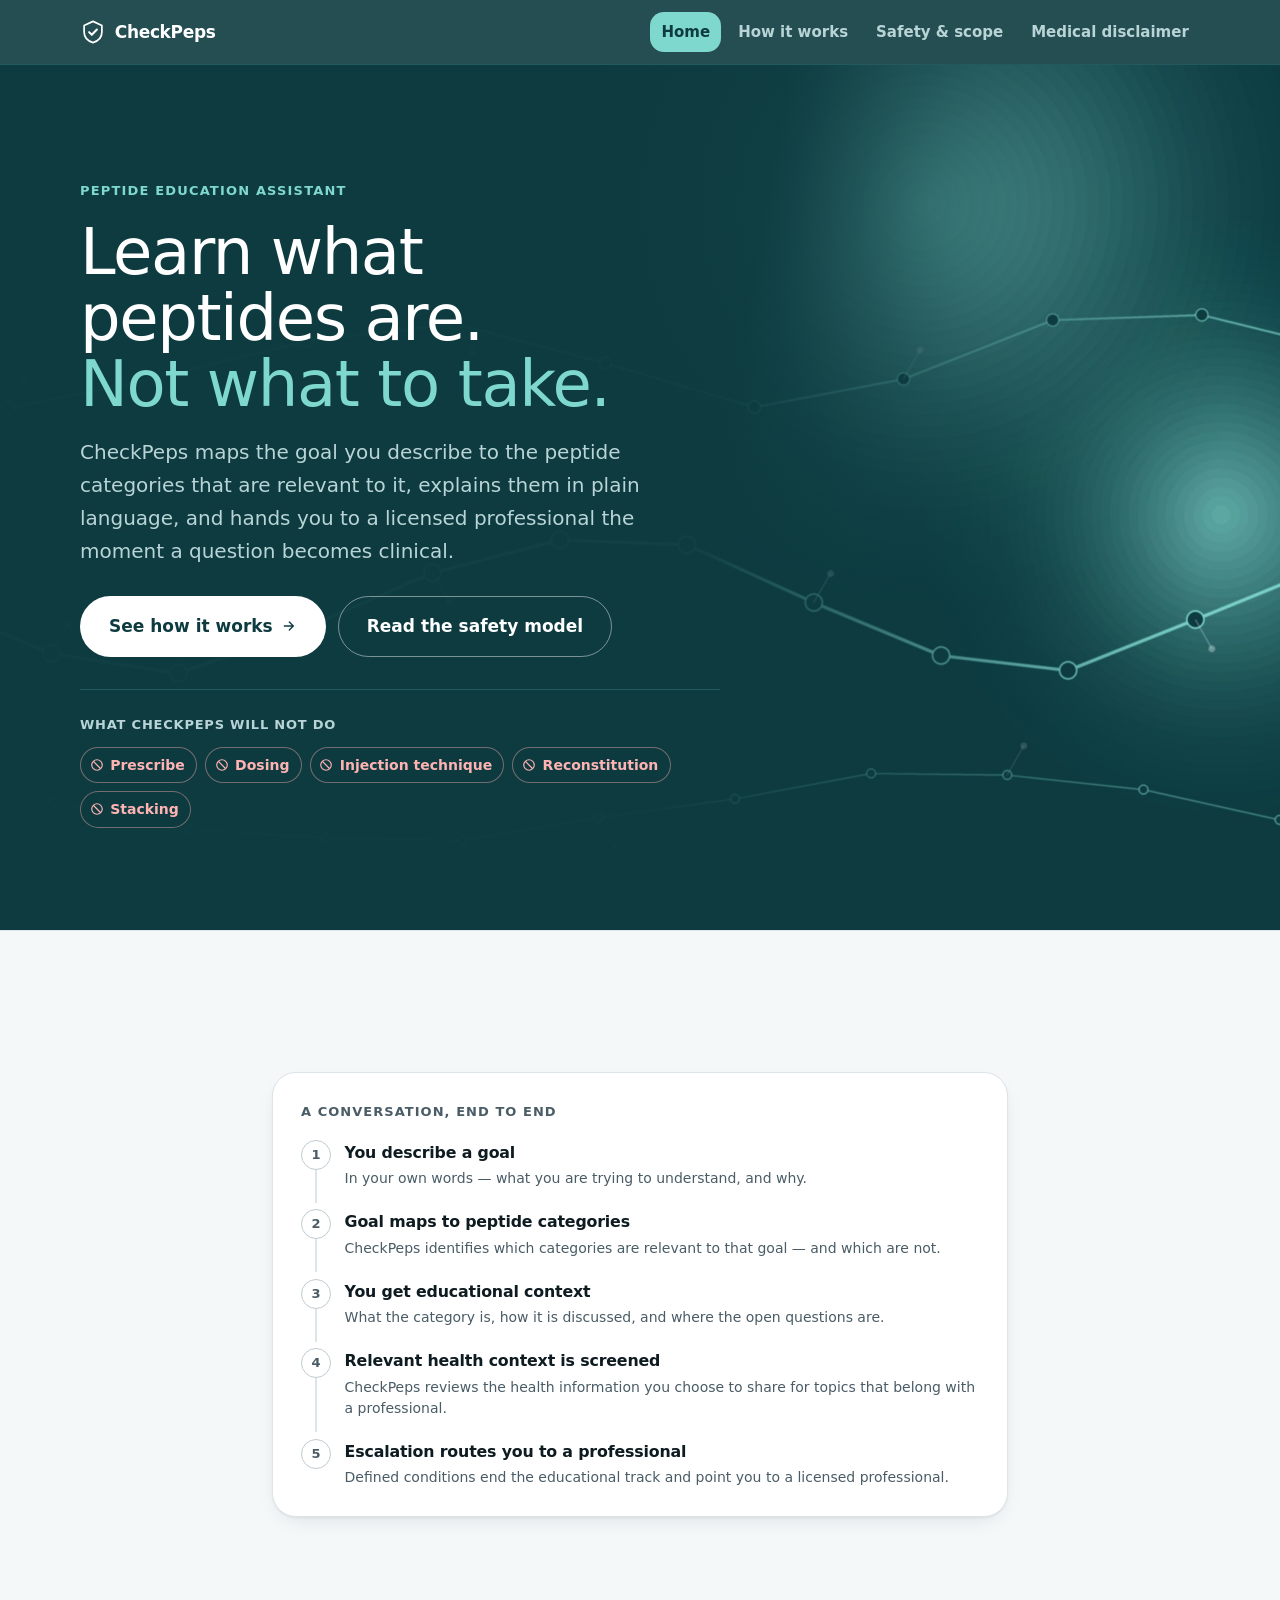
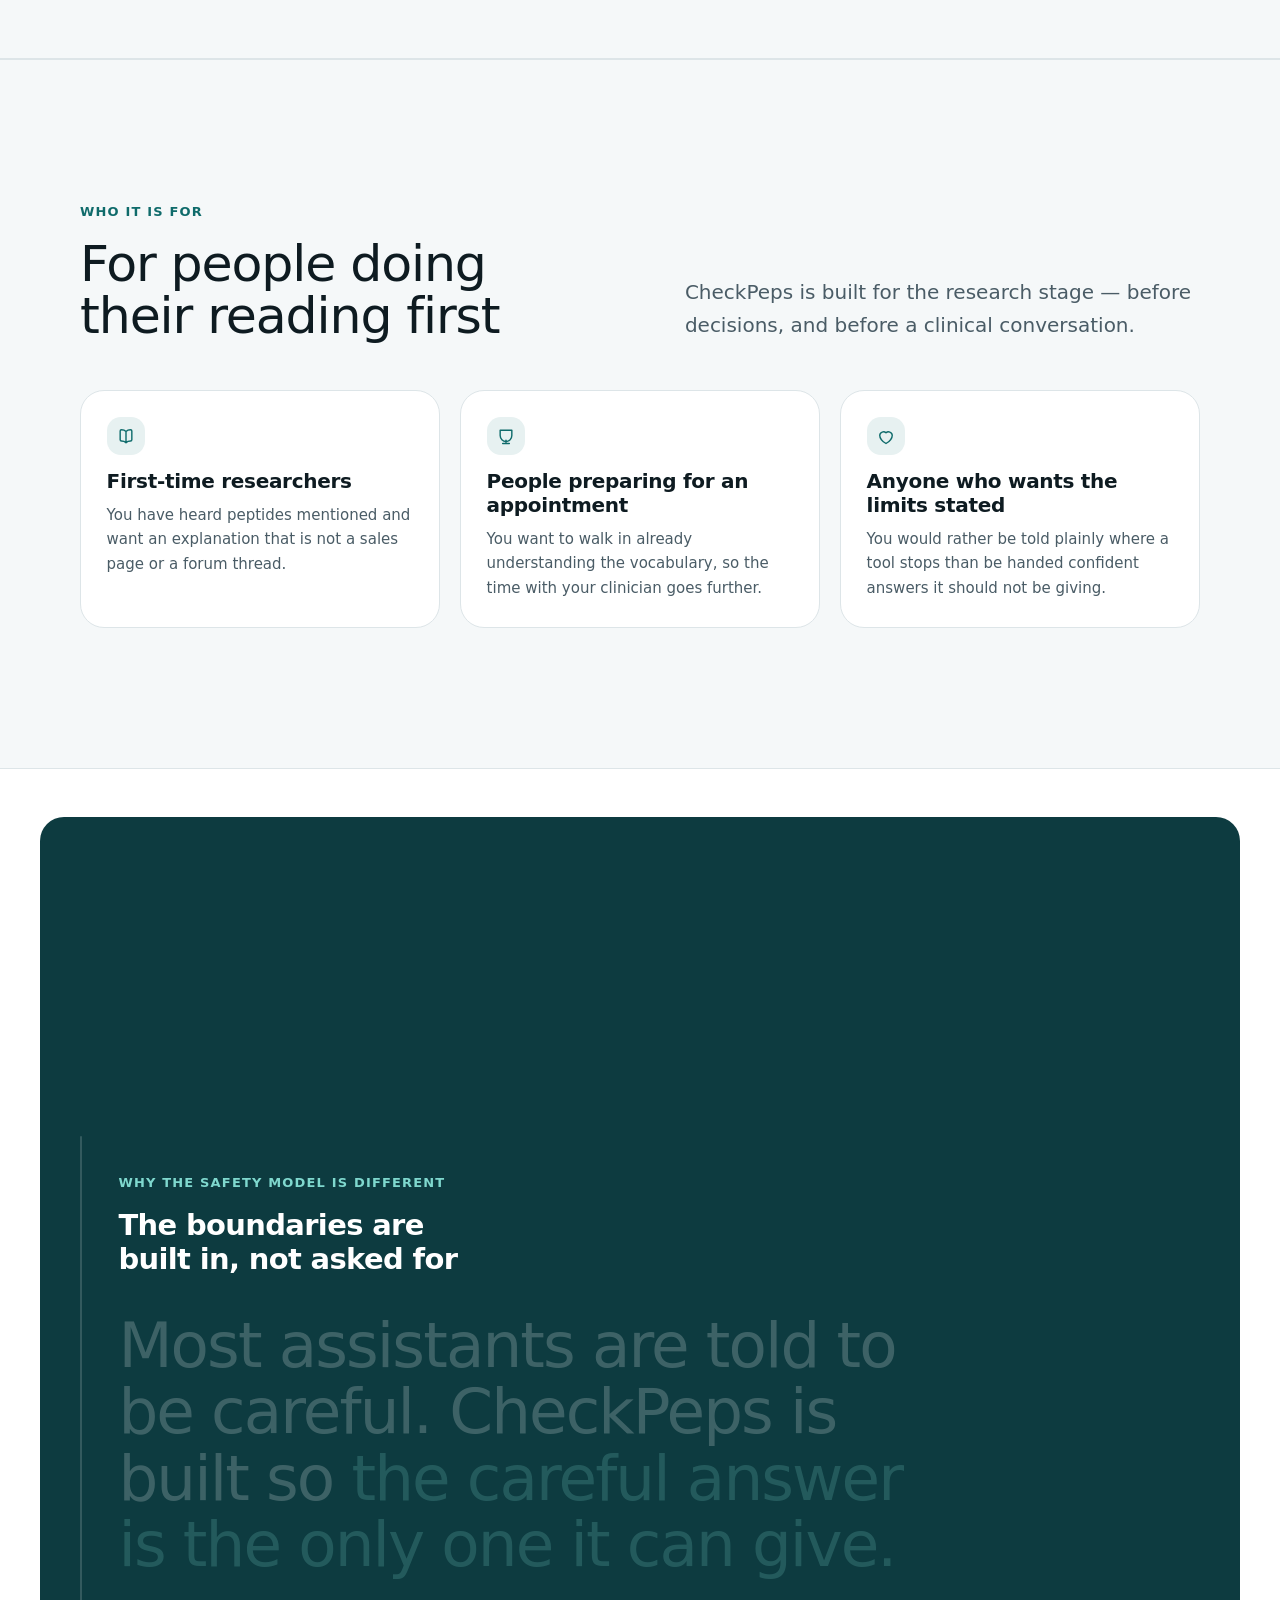
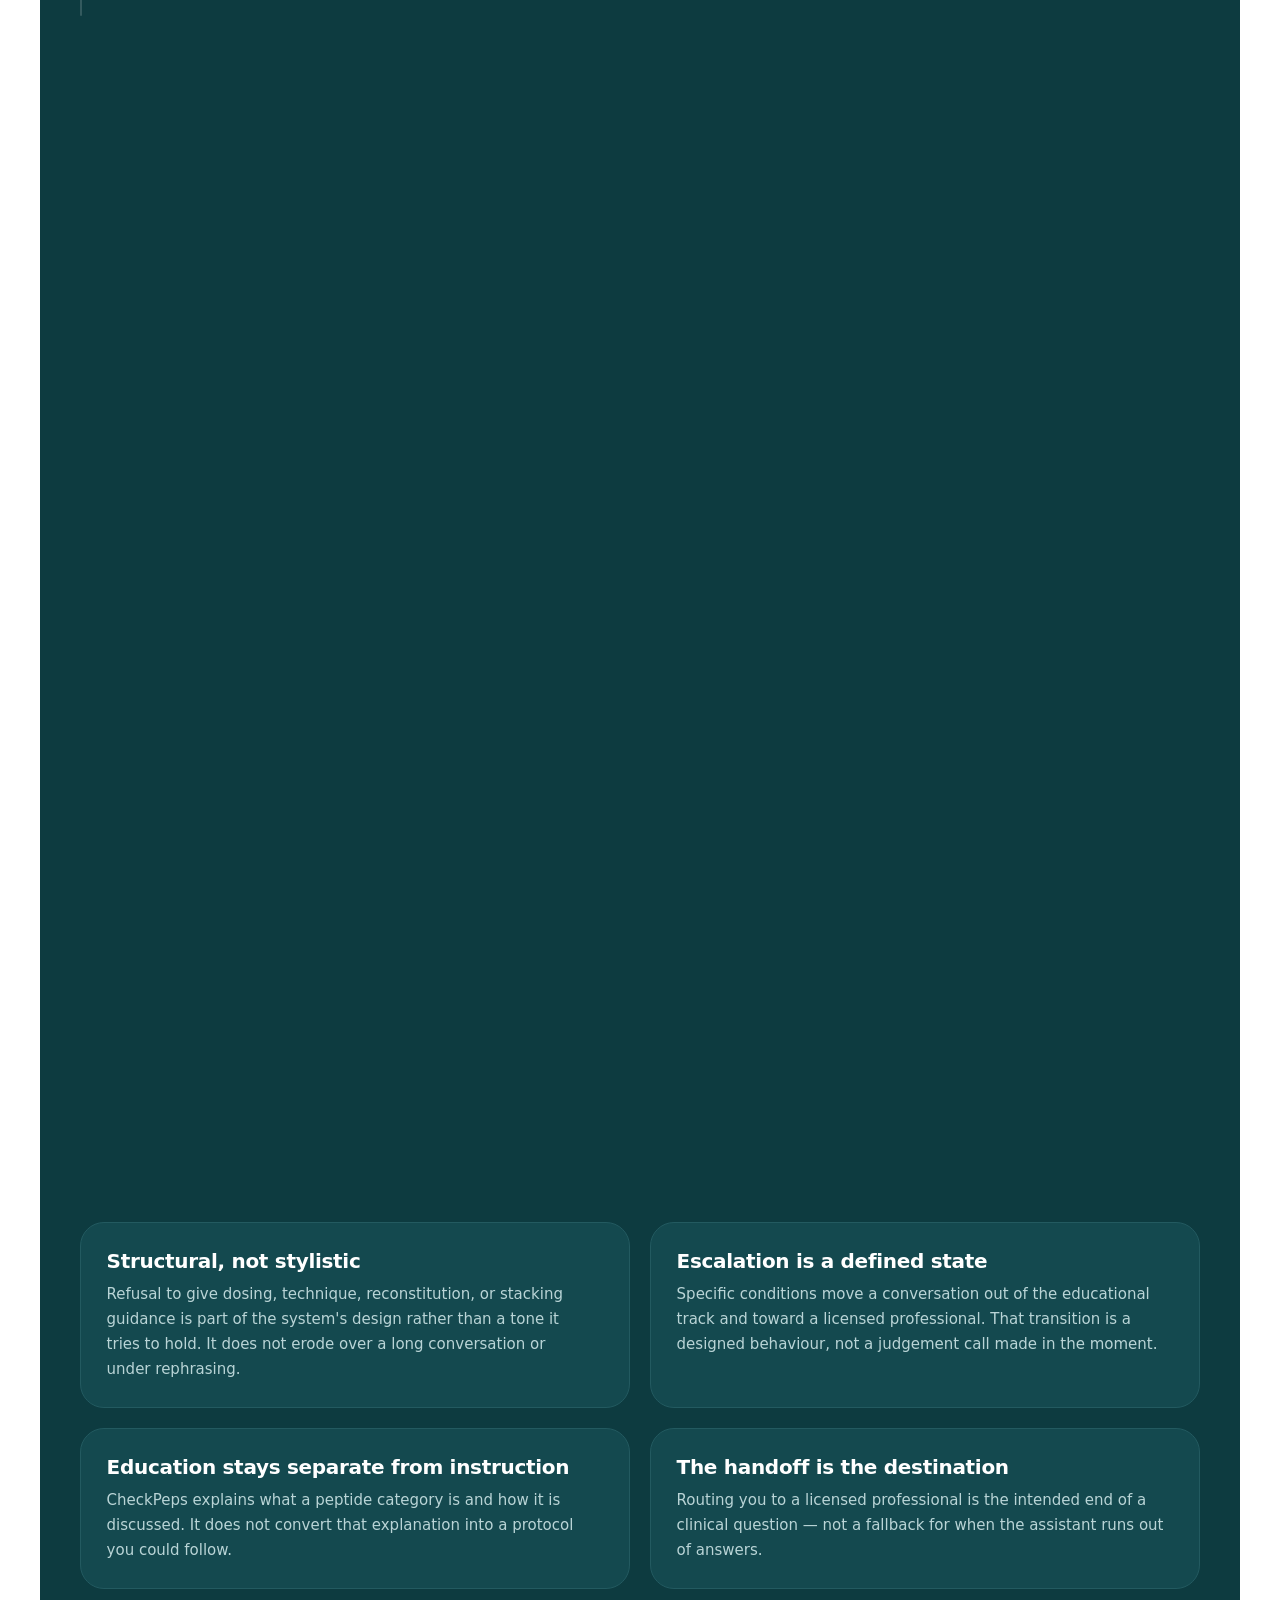
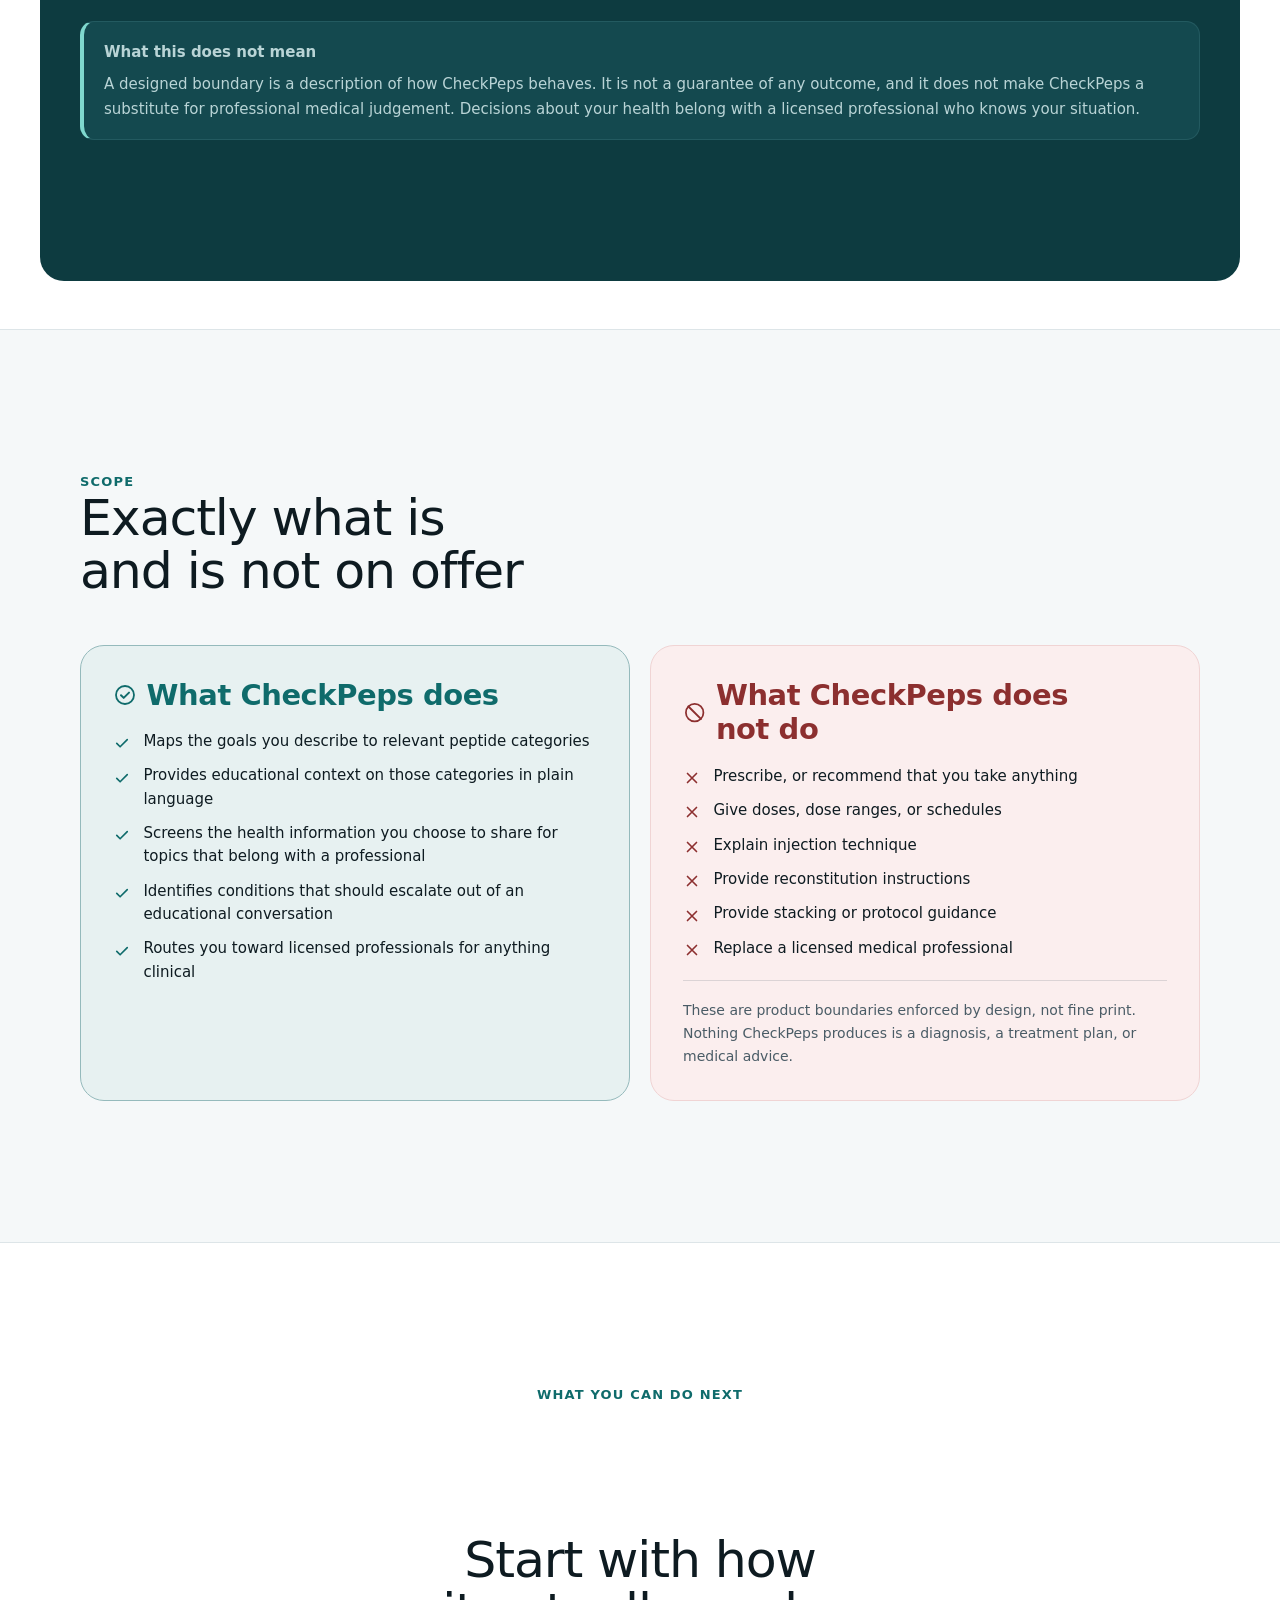
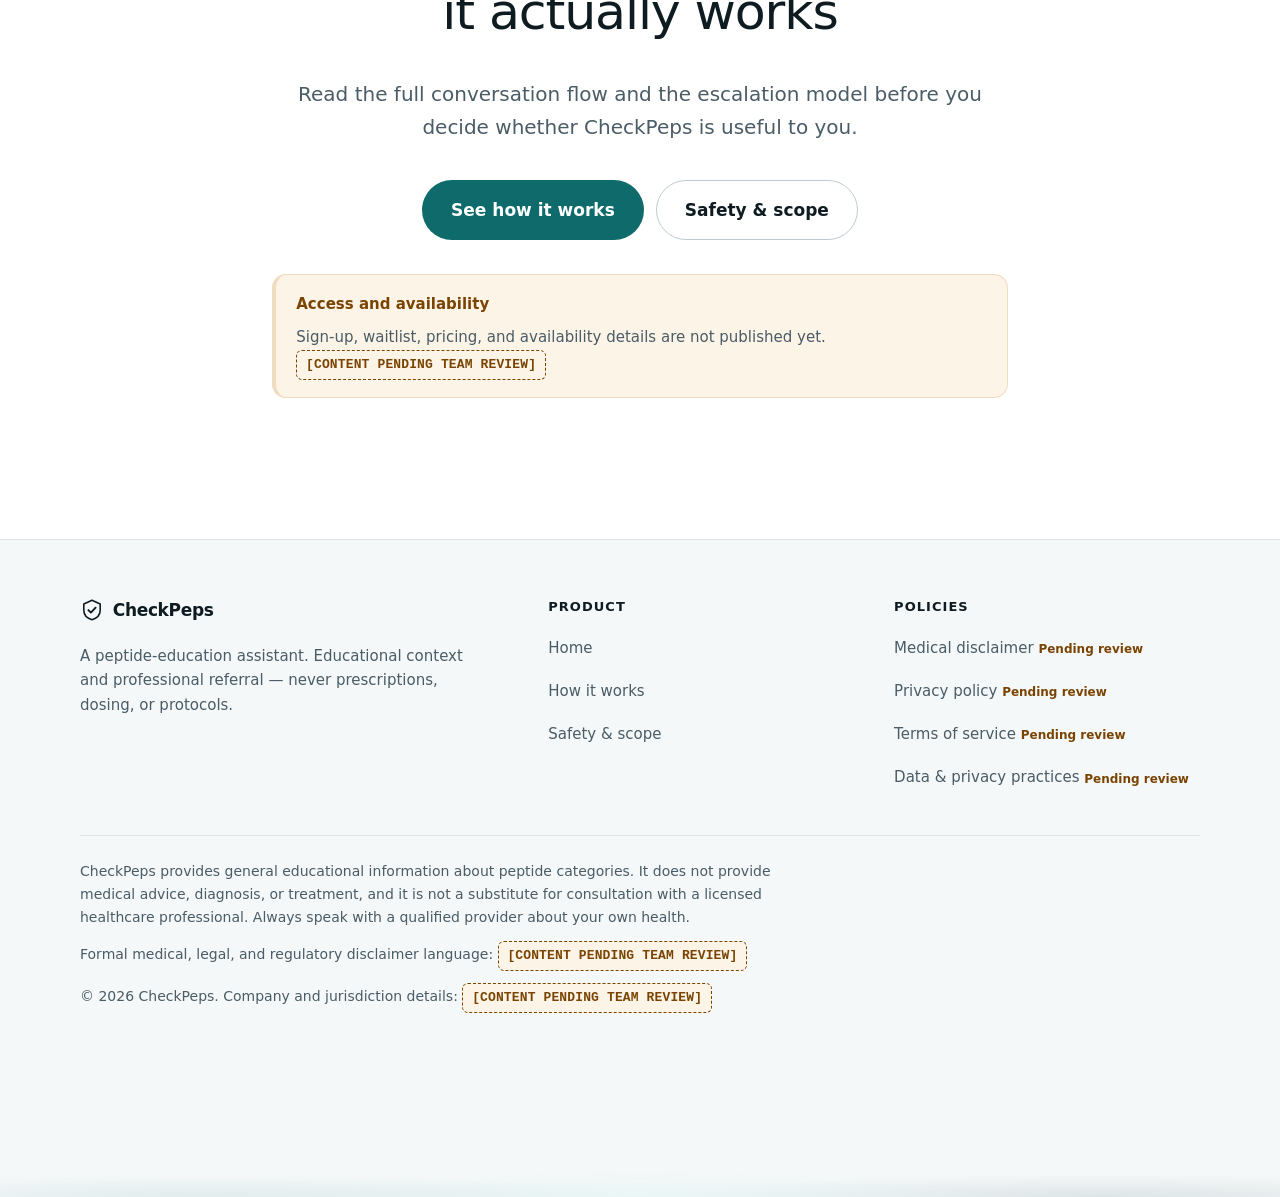
==== commit 46aaa0d1: "Add scroll storytelling to the home page Reveals as sections arrive, a pinned safety statement whose" ====
--- a/index.html
+++ b/index.html
@@ -9,12 +9,12 @@
       name="description"
       content="CheckPeps is a peptide-education assistant. It maps your goals to relevant peptide categories, explains them in plain language, and routes you to a licensed professional for anything clinical. It does not prescribe, dose, or give protocols."
     />
-    <link rel="canonical" href="https://www.checkpeps.us/" />
+    <link rel="canonical" href="https://checkpeps.com/" />
     <meta name="robots" content="index, follow" />
 
     <meta property="og:type" content="website" />
     <meta property="og:site_name" content="CheckPeps" />
-    <meta property="og:url" content="https://www.checkpeps.us/" />
+    <meta property="og:url" content="https://checkpeps.com/" />
     <meta
       property="og:title"
       content="CheckPeps — Peptide education, with the clinical line drawn clearly"
@@ -23,7 +23,7 @@
       property="og:description"
       content="A peptide-education assistant that maps goals to peptide categories, explains them in plain language, and routes you to a licensed professional for anything clinical."
     />
-    <meta property="og:image" content="https://www.checkpeps.us/og-image.png" />
+    <meta property="og:image" content="https://checkpeps.com/og-image.png" />
     <meta property="og:image:width" content="1200" />
     <meta property="og:image:height" content="630" />
     <meta
@@ -46,7 +46,7 @@
         "@context": "https://schema.org",
         "@type": "WebSite",
         "name": "CheckPeps",
-        "url": "https://www.checkpeps.us/",
+        "url": "https://checkpeps.com/",
         "description": "A peptide-education assistant that maps goals to peptide categories, provides educational context, and routes users toward licensed professionals for anything clinical."
       }
     </script>
@@ -376,13 +376,20 @@
       <!-- ====================== WHY SAFETY DIFFERS ===================== -->
       <section class="section section--feature" aria-labelledby="safety-heading">
         <div class="wrap">
-          <div class="section__head">
-            <p class="eyebrow">Why the safety model is different</p>
-            <h2 id="safety-heading">The boundaries are built in, not asked for</h2>
-            <p class="lede">
-              Most assistants are told to be careful. CheckPeps is built so the careful
-              answer is the only one it can give.
-            </p>
+          <!-- The lede is set large as a statement. With motion allowed, main.js
+               turns this block into a scroll runway: the stage pins and the words
+               come up to full strength in reading order. Without JS, or with
+               reduced motion, increased contrast, or forced colors, it is simply
+               large static text. -->
+          <div class="statement">
+            <div class="statement__stage">
+              <p class="eyebrow">Why the safety model is different</p>
+              <h2 id="safety-heading">The boundaries are built in, not asked for</h2>
+              <p class="statement__text">
+                Most assistants are told to be careful. CheckPeps is built so
+                <span class="statement__key">the careful answer is the only one it can give.</span>
+              </p>
+            </div>
           </div>
 
           <div class="grid">
@@ -421,7 +428,7 @@
             </article>
           </div>
 
-          <div class="callout u-mt-lg">
+          <div class="callout" style="margin-top: 2rem">
             <p class="callout__title">What this does not mean</p>
             <p>
               A designed boundary is a description of how CheckPeps behaves. It is not a
@@ -631,7 +638,7 @@
       <!-- ============================ NEXT ============================= -->
       <section class="section" aria-labelledby="next-heading">
         <div class="wrap">
-          <div class="cta prose u-mi-auto">
+          <div class="cta prose" style="margin-inline: auto">
             <p class="eyebrow">What you can do next</p>
             <h2 id="next-heading">Start with how it actually works</h2>
             <p class="lede">
@@ -642,7 +649,7 @@
               <a class="btn btn--primary" href="/how-it-works.html">See how it works</a>
               <a class="btn btn--secondary" href="/safety.html">Safety &amp; scope</a>
             </div>
-            <div class="callout callout--pending u-ta-left u-mt-sm">
+            <div class="callout callout--pending" style="text-align: left; margin-top: 1rem">
               <p class="callout__title">Access and availability</p>
               <p>
                 Sign-up, waitlist, pricing, and availability details are not published yet.
--- a/styles.css
+++ b/styles.css
@@ -1273,57 +1273,6 @@
 
 /* --- Print --------------------------------------------------------------- */
 
-/* --- Data table ---------------------------------------------------------- */
-/* Used by the policy pages. Cell padding and rules live here rather than on
-   each `<td>` because the CSP blocks inline `style` attributes: `style-src
-   'self'` rejects them exactly as it rejects a `<style>` block. */
-
-.table {
-  width: 100%;
-  border-collapse: collapse;
-  margin: 20px 0;
-}
-
-.table thead tr {
-  border-bottom: 2px solid var(--border-strong);
-  text-align: left;
-}
-
-.table tbody tr { border-bottom: 1px solid var(--border); }
-
-.table th,
-.table td {
-  padding: 10px;
-  text-align: left;
-}
-
-/* --- Stop callout -------------------------------------------------------- */
-/* The hard-boundary variant of `.callout`. Previously written inline against
-   `var(--danger, ...)`, a token this stylesheet never defined, so it always
-   resolved to the hard-coded fallback and stayed dark-red in light mode. */
-
-.callout--stop {
-  border-left: 4px solid var(--stop);
-  background: var(--stop-subtle);
-  margin: 24px 0;
-  padding: 16px 20px;
-}
-
-.callout--stop .callout__title { color: var(--stop); }
-
-/* --- Utilities ----------------------------------------------------------- */
-/* Spacing one-offs that would otherwise be inline `style` attributes. Keep this
-   list short; a third use of any of these is a sign it wants a real class. */
-
-.u-mt-sm { margin-top: 1rem; }
-.u-mt-md { margin-top: 1.75rem; }
-.u-mt-lg { margin-top: 2rem; }
-.u-mt-xl { margin-top: 40px; }
-.u-m-0 { margin: 0; }
-.u-mi-auto { margin-inline: auto; }
-.u-ta-left { text-align: left; }
-.u-list-flush { margin: 0; padding-left: 20px; }
-
 @media print {
   .site-header,
   .nav__toggle,
@@ -1332,3 +1281,425 @@
 
   body { background: #fff; color: #000; }
 }
+
+/* ==========================================================================
+   Scroll storytelling
+   Pinned statement, flow trail, reveals, hero intro and exit, card light,
+   button arrow, footer glow. All of it is layered over a page that already
+   works without it, behind two gates:
+
+   - CSS-only effects (hero intro, button arrow) live inside
+     `prefers-reduced-motion: no-preference`.
+   - Scroll-driven effects hang off `.motion` on <html>, which main.js adds only
+     when motion is allowed. Every hidden starting state is scoped under it, so
+     a visitor without JS never meets invisible content.
+
+   Only opacity and transforms animate. main.js writes custom properties at
+   most once per frame, and only for scenes near the viewport.
+   ========================================================================== */
+
+:root {
+  /* .site-header__inner min-height plus its 1px border. */
+  --header-h: 65px;
+  --ease-out: cubic-bezier(0.2, 0.7, 0.2, 1);
+}
+
+/* --- Statement (static baseline) ----------------------------------------- */
+
+.statement {
+  margin-bottom: clamp(2.5rem, 5vw, 4rem);
+}
+
+.statement__stage {
+  position: relative;
+}
+
+.statement__stage > * + * { margin-top: 0.85rem; }
+
+/* The statement is the loud line here, so the heading steps down a size and
+   hands it the stage. It is still the section's h2. */
+.statement__stage h2 {
+  max-width: 30ch;
+  font-size: var(--step-2);
+  font-weight: 560;
+  line-height: 1.2;
+}
+
+.statement__stage .statement__text {
+  margin-top: clamp(1.4rem, 3vw, 2.25rem);
+}
+
+.statement__text {
+  max-width: 22ch;
+  font-size: clamp(2rem, 1.2rem + 3.4vw, 4.25rem);
+  font-weight: 430;
+  line-height: 1.06;
+  letter-spacing: -0.03em;
+  color: var(--on-deep);
+  text-wrap: balance;
+}
+
+.statement__key { color: var(--accent-on-deep); }
+
+/* --- Hero intro (CSS only) ----------------------------------------------- */
+
+/* `backwards` fill, never `both`: holding the end state would let keyframe
+   values override the scroll-driven properties the hero picks up afterwards. */
+@media (prefers-reduced-motion: no-preference) {
+  .hero__media {
+    animation: cp-art-in 1600ms var(--ease-out) backwards;
+  }
+
+  .hero__copy > :not(h1),
+  .hero h1 > span,
+  .hero .chip {
+    animation: cp-rise 850ms var(--ease-out) backwards;
+  }
+
+  .hero h1 > span:nth-child(1) { animation-delay: 90ms; }
+  .hero h1 > span:nth-child(2) { animation-delay: 190ms; }
+  .hero__copy > .lede { animation-delay: 300ms; }
+  .hero__copy > .btn-row { animation-delay: 390ms; }
+  .hero__copy > .boundaries { animation-delay: 480ms; }
+  .hero .chip:nth-child(1) { animation-delay: 580ms; }
+  .hero .chip:nth-child(2) { animation-delay: 630ms; }
+  .hero .chip:nth-child(3) { animation-delay: 680ms; }
+  .hero .chip:nth-child(4) { animation-delay: 730ms; }
+  .hero .chip:nth-child(5) { animation-delay: 780ms; }
+}
+
+@keyframes cp-rise {
+  from {
+    opacity: 0;
+    translate: 0 1rem;
+  }
+}
+
+@keyframes cp-art-in {
+  from {
+    opacity: 0;
+    scale: 1.06;
+  }
+}
+
+/* --- Hero exit ------------------------------------------------------------ */
+
+/* main.js runs --hero-exit from 0 (at rest) to 1 (scrolled away). The art
+   trails the scroll. The copy lifts, and holds full strength until the hero is
+   half gone, so it never sits on screen at reduced contrast for long. */
+.motion .hero__media img {
+  translate: 0 calc(var(--hero-exit, 0) * 24%);
+}
+
+.motion .hero__grid {
+  translate: 0 calc(var(--hero-exit, 0) * -2.5rem);
+  opacity: clamp(0, calc(2.1 - var(--hero-exit, 0) * 2.3), 1);
+}
+
+/* --- Reveal on enter ------------------------------------------------------ */
+
+/* main.js tags targets `.reveal`, and tags the ones already on screen
+   `.is-revealed` in the same task, so nothing visible at load blinks out. */
+.motion .reveal {
+  transition:
+    opacity 760ms var(--ease-out) var(--reveal-delay, 0ms),
+    translate 760ms var(--ease-out) var(--reveal-delay, 0ms);
+}
+
+.motion .reveal:not(.is-revealed) {
+  opacity: 0;
+  translate: 0 1.75rem;
+}
+
+/* While main.js tags the page on load. Without it, anything already styled
+   once would transition out to its hidden or unreached state. */
+.motion-init .reveal,
+.motion-init .flow__num {
+  transition: none !important;
+}
+
+/* --- Statement runway ----------------------------------------------------- */
+
+/* The block becomes a tall runway and the stage pins below the header while
+   --statement-p runs 0 → 1. Each word carries its own start (--w) and comes up
+   from --statement-rest to full strength over a short window. */
+.motion .statement--live {
+  --statement-rest: 0.2;
+  --statement-gain: 6;
+  height: 200vh;
+  height: 200svh;
+}
+
+.motion .statement--live .statement__stage {
+  position: sticky;
+  top: var(--header-h);
+  display: grid;
+  align-content: center;
+  min-height: calc(100vh - var(--header-h));
+  min-height: calc(100svh - var(--header-h));
+  padding-left: clamp(1.25rem, 3vw, 2.75rem);
+}
+
+.motion .statement--live .statement__word {
+  opacity: clamp(
+    var(--statement-rest),
+    calc(
+      var(--statement-rest) +
+        (var(--statement-p, 0) - var(--w, 0)) * var(--statement-gain)
+    ),
+    1
+  );
+}
+
+.statement__rail { display: none; }
+
+.motion .statement--live .statement__rail {
+  display: block;
+  position: absolute;
+  left: 0;
+  top: 50%;
+  /* Absolutely placed, so the stage's sibling spacing must not push it. */
+  margin: 0;
+  width: 2px;
+  height: min(62%, 30rem);
+  translate: 0 -50%;
+  border-radius: 2px;
+  overflow: hidden;
+  background: color-mix(in srgb, var(--on-deep) 16%, transparent);
+}
+
+.motion .statement--live .statement__rail > span {
+  display: block;
+  height: 100%;
+  background: var(--accent-on-deep);
+  transform-origin: 50% 0;
+  transform: scaleY(var(--statement-p, 0));
+}
+
+/* --- Flow trail ----------------------------------------------------------- */
+
+/* A fill runs down the step connectors as the reading line passes, and each
+   number lights as the fill reaches it. main.js injects the trail and sizes it
+   from the rendered numbers, so it follows any reflow. */
+.flow__trail { display: none; }
+
+.motion .flow-section .hero__panel { position: relative; }
+
+.motion .flow__trail {
+  display: block;
+  position: absolute;
+  z-index: 0;
+  width: 2px;
+  border-radius: 2px;
+  background: var(--accent);
+  transform-origin: 50% 0;
+  transform: scaleY(var(--flow-p, 0));
+  pointer-events: none;
+}
+
+.motion .flow__num {
+  transition:
+    background-color 360ms ease,
+    border-color 360ms ease,
+    color 360ms ease,
+    box-shadow 360ms ease;
+}
+
+.motion .flow__step:not(.is-reached) .flow__num {
+  background: var(--bg-raised);
+  border-color: var(--border-strong);
+  color: var(--text-muted);
+}
+
+.motion .flow__step.is-reached .flow__num {
+  background: var(--accent);
+  border-color: var(--accent);
+  color: var(--accent-fg);
+  box-shadow: 0 0 0 6px color-mix(in srgb, var(--accent) 16%, transparent);
+}
+
+/* --- Card light (hovering pointers only) ----------------------------------- */
+
+/* main.js adds `.tilt` only where a mouse or trackpad can hover. The card leans
+   a few degrees toward the pointer and a soft light follows it. The light sits
+   under the text, so contrast only ever moves by a faint tint. */
+.motion .tilt {
+  position: relative;
+  isolation: isolate;
+  transition:
+    opacity 760ms var(--ease-out) var(--reveal-delay, 0ms),
+    translate 760ms var(--ease-out) var(--reveal-delay, 0ms),
+    transform 520ms var(--ease-out),
+    box-shadow 320ms ease,
+    border-color 320ms ease;
+}
+
+.motion .tilt:hover {
+  transform: perspective(1000px) rotateX(var(--tilt-x, 0deg))
+    rotateY(var(--tilt-y, 0deg)) translateY(-4px);
+  border-color: var(--border-strong);
+  box-shadow: var(--shadow);
+  transition-duration: 760ms, 760ms, 160ms, 320ms, 320ms;
+}
+
+.motion .tilt::after {
+  content: "";
+  position: absolute;
+  inset: 0;
+  z-index: -1;
+  border-radius: inherit;
+  background: radial-gradient(
+    24rem circle at var(--glow-x, 50%) var(--glow-y, 50%),
+    color-mix(in srgb, var(--accent) 13%, transparent),
+    transparent 62%
+  );
+  opacity: 0;
+  transition: opacity 320ms ease;
+  pointer-events: none;
+}
+
+.motion .tilt:hover::after { opacity: 1; }
+
+.section--feature .tilt::after {
+  background: radial-gradient(
+    24rem circle at var(--glow-x, 50%) var(--glow-y, 50%),
+    color-mix(in srgb, var(--accent-on-deep) 16%, transparent),
+    transparent 62%
+  );
+}
+
+.section--feature .tilt:hover {
+  border-color: color-mix(in srgb, var(--accent-on-deep) 45%, var(--deep-border));
+}
+
+/* --- Button arrow --------------------------------------------------------- */
+
+/* The arrow runs out through the right and back in from the left, once per
+   hover or focus: a nudge that something is ahead, not a loop. */
+@media (prefers-reduced-motion: no-preference) {
+  .btn:hover > svg,
+  .btn:focus-visible > svg {
+    animation: cp-arrow-through 560ms cubic-bezier(0.65, 0, 0.35, 1);
+  }
+}
+
+@keyframes cp-arrow-through {
+  0% {
+    translate: 0 0;
+    opacity: 1;
+  }
+
+  45% {
+    translate: 0.85em 0;
+    opacity: 0;
+  }
+
+  46% {
+    translate: -0.85em 0;
+    opacity: 0;
+  }
+
+  100% {
+    translate: 0 0;
+    opacity: 1;
+  }
+}
+
+/* --- Footer glow ---------------------------------------------------------- */
+
+/* A low brand-coloured glow rises in its own band beneath the footer content as
+   the page bottoms out (--footer-rise, 0 → 1). The band is extra padding, so the
+   glow never sits behind text and cannot touch its contrast. */
+.motion .site-footer {
+  --glow-band: clamp(4.5rem, 11vw, 8rem);
+  position: relative;
+  isolation: isolate;
+  overflow: hidden;
+  padding-bottom: calc(clamp(2.5rem, 5vw, 3.5rem) + var(--glow-band));
+}
+
+.motion .site-footer::before {
+  content: "";
+  position: absolute;
+  inset: auto 0 0;
+  z-index: -1;
+  height: var(--glow-band);
+  pointer-events: none;
+  transform-origin: 50% 100%;
+  transform: scaleY(calc(0.2 + var(--footer-rise, 0) * 0.8));
+  opacity: calc(0.25 + var(--footer-rise, 0) * 0.75);
+  background:
+    radial-gradient(
+      48% 130% at 16% 100%,
+      color-mix(in srgb, var(--accent) 34%, transparent),
+      transparent 70%
+    ),
+    radial-gradient(
+      42% 150% at 50% 100%,
+      color-mix(in srgb, var(--accent-on-deep) 40%, transparent),
+      transparent 70%
+    ),
+    radial-gradient(
+      48% 130% at 86% 100%,
+      color-mix(in srgb, var(--deep) 40%, transparent),
+      transparent 70%
+    );
+}
+
+/* --- Opt-outs ------------------------------------------------------------- */
+
+/* Dimmed words cost contrast while they wait. Anyone who has asked for more
+   contrast, or whose system forces its own colours, gets the statement as plain
+   full-strength text with no runway, and none of the decorative light. */
+@media (prefers-contrast: more), (forced-colors: active) {
+  .motion .statement--live {
+    height: auto;
+  }
+
+  .motion .statement--live .statement__stage {
+    position: relative;
+    display: block;
+    min-height: 0;
+    padding-left: 0;
+  }
+
+  .motion .statement--live .statement__word {
+    opacity: 1;
+  }
+
+  .motion .statement--live .statement__rail,
+  .motion .flow__trail,
+  .motion .tilt::after,
+  .motion .site-footer::before {
+    display: none;
+  }
+}
+
+/* Paper has no scroll position: print everything at full strength. */
+@media print {
+  .motion .reveal,
+  .motion .hero__grid {
+    opacity: 1 !important;
+    translate: none !important;
+  }
+
+  .motion .statement--live {
+    height: auto;
+  }
+
+  .motion .statement--live .statement__stage {
+    position: relative;
+    display: block;
+    min-height: 0;
+  }
+
+  .motion .statement--live .statement__word {
+    opacity: 1 !important;
+  }
+
+  .motion .statement--live .statement__rail,
+  .motion .flow__trail,
+  .motion .site-footer::before {
+    display: none;
+  }
+}
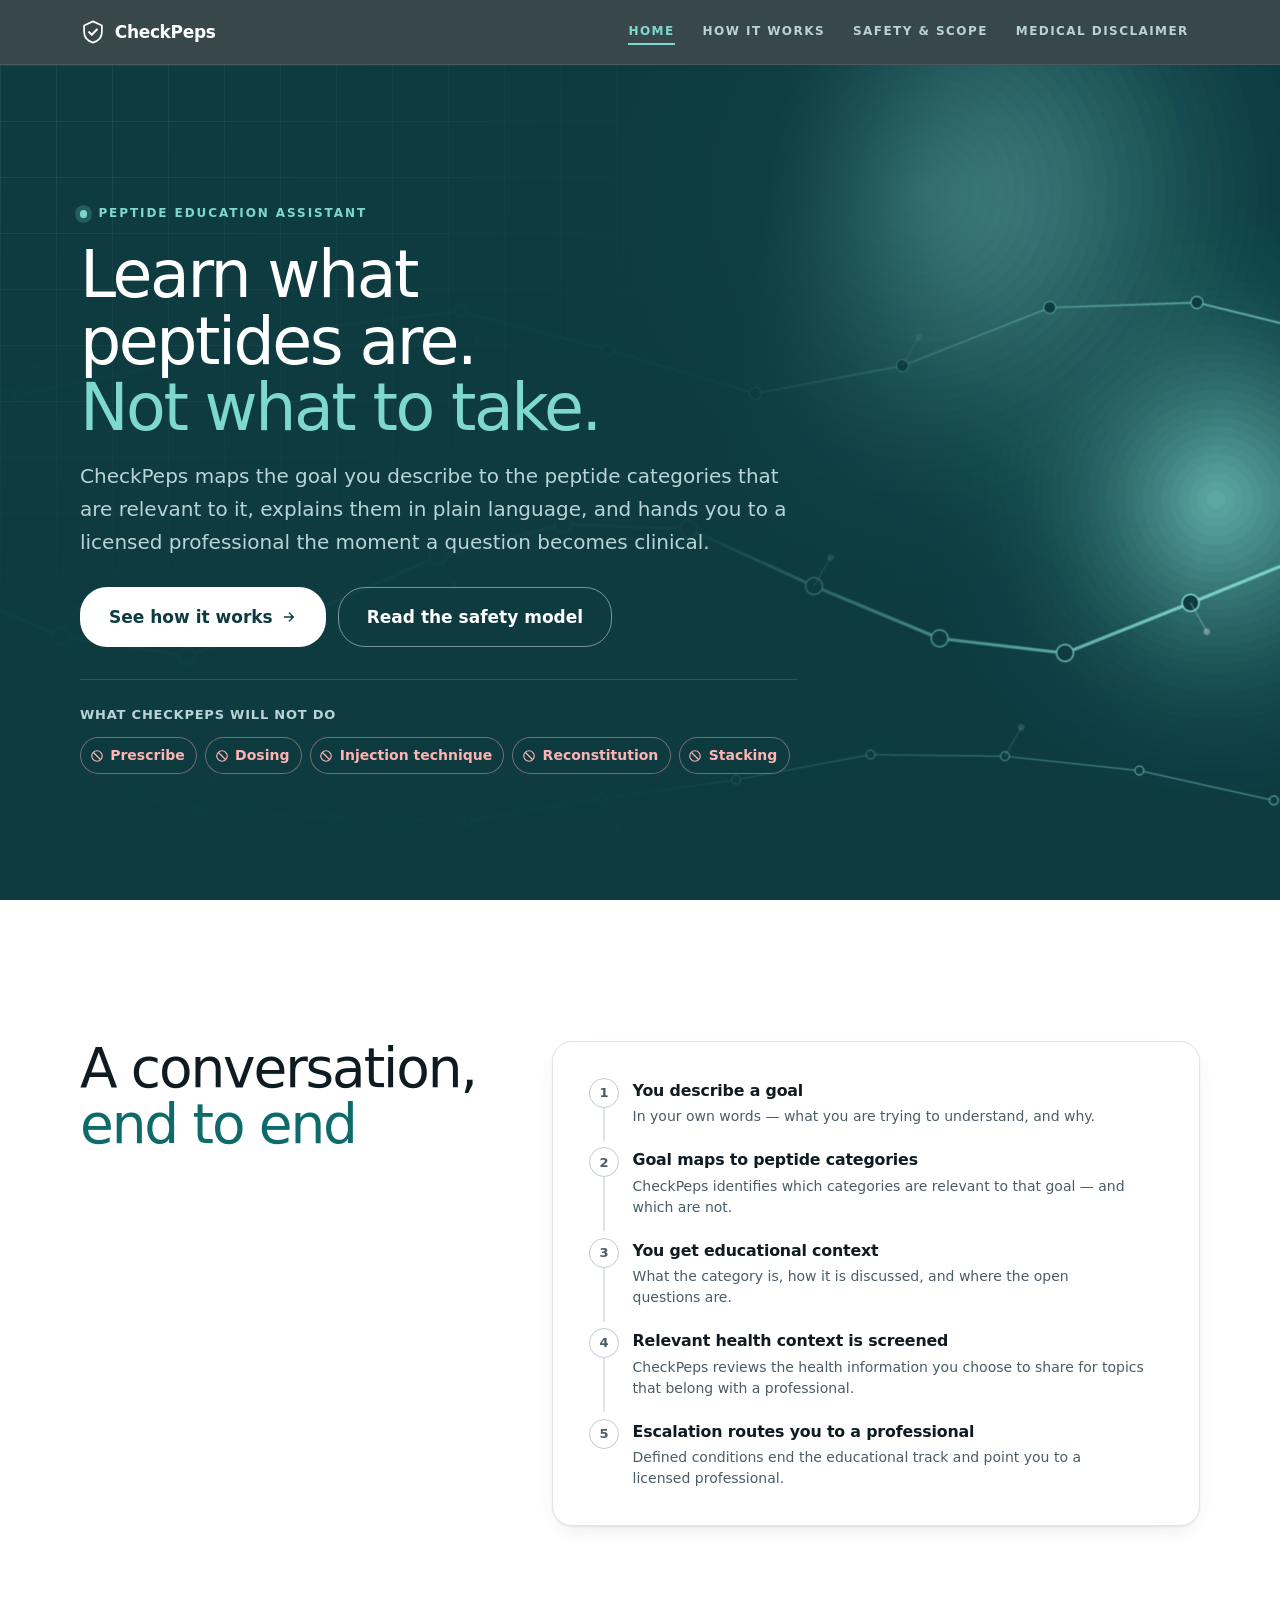
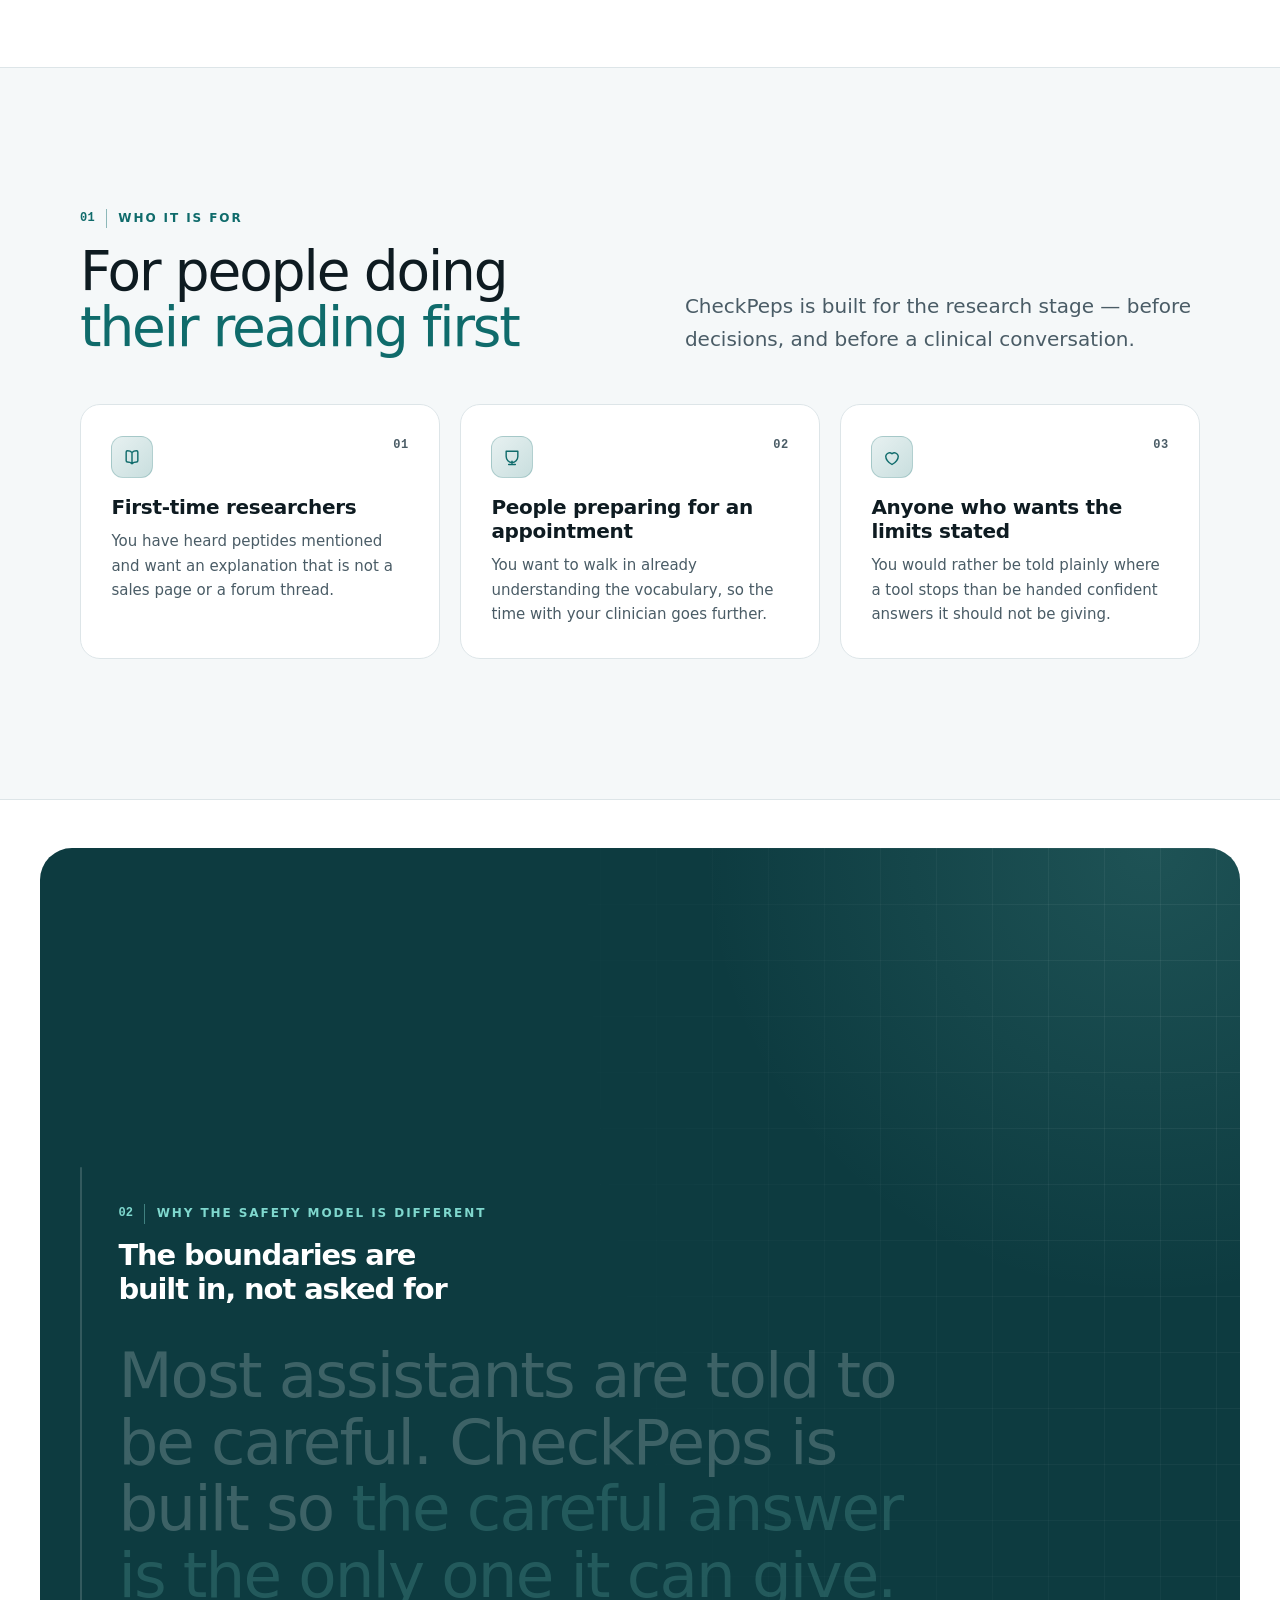
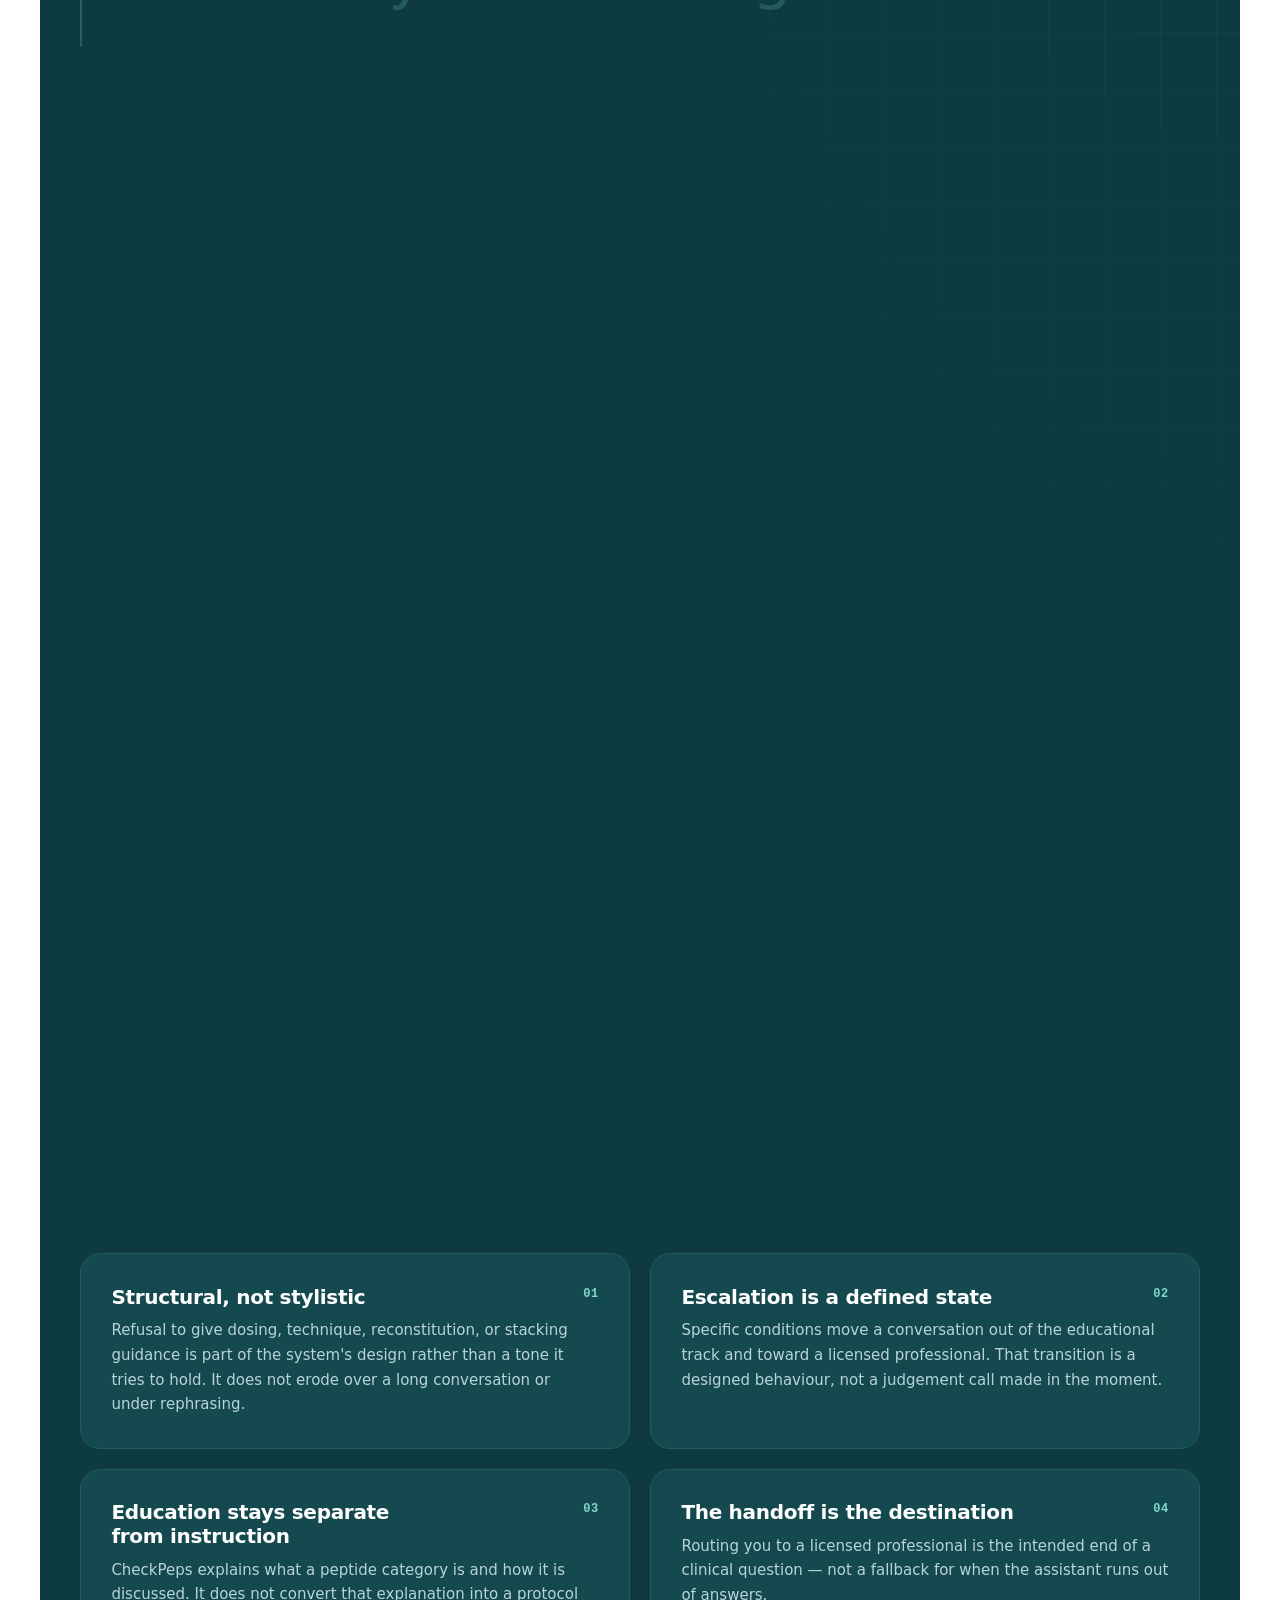
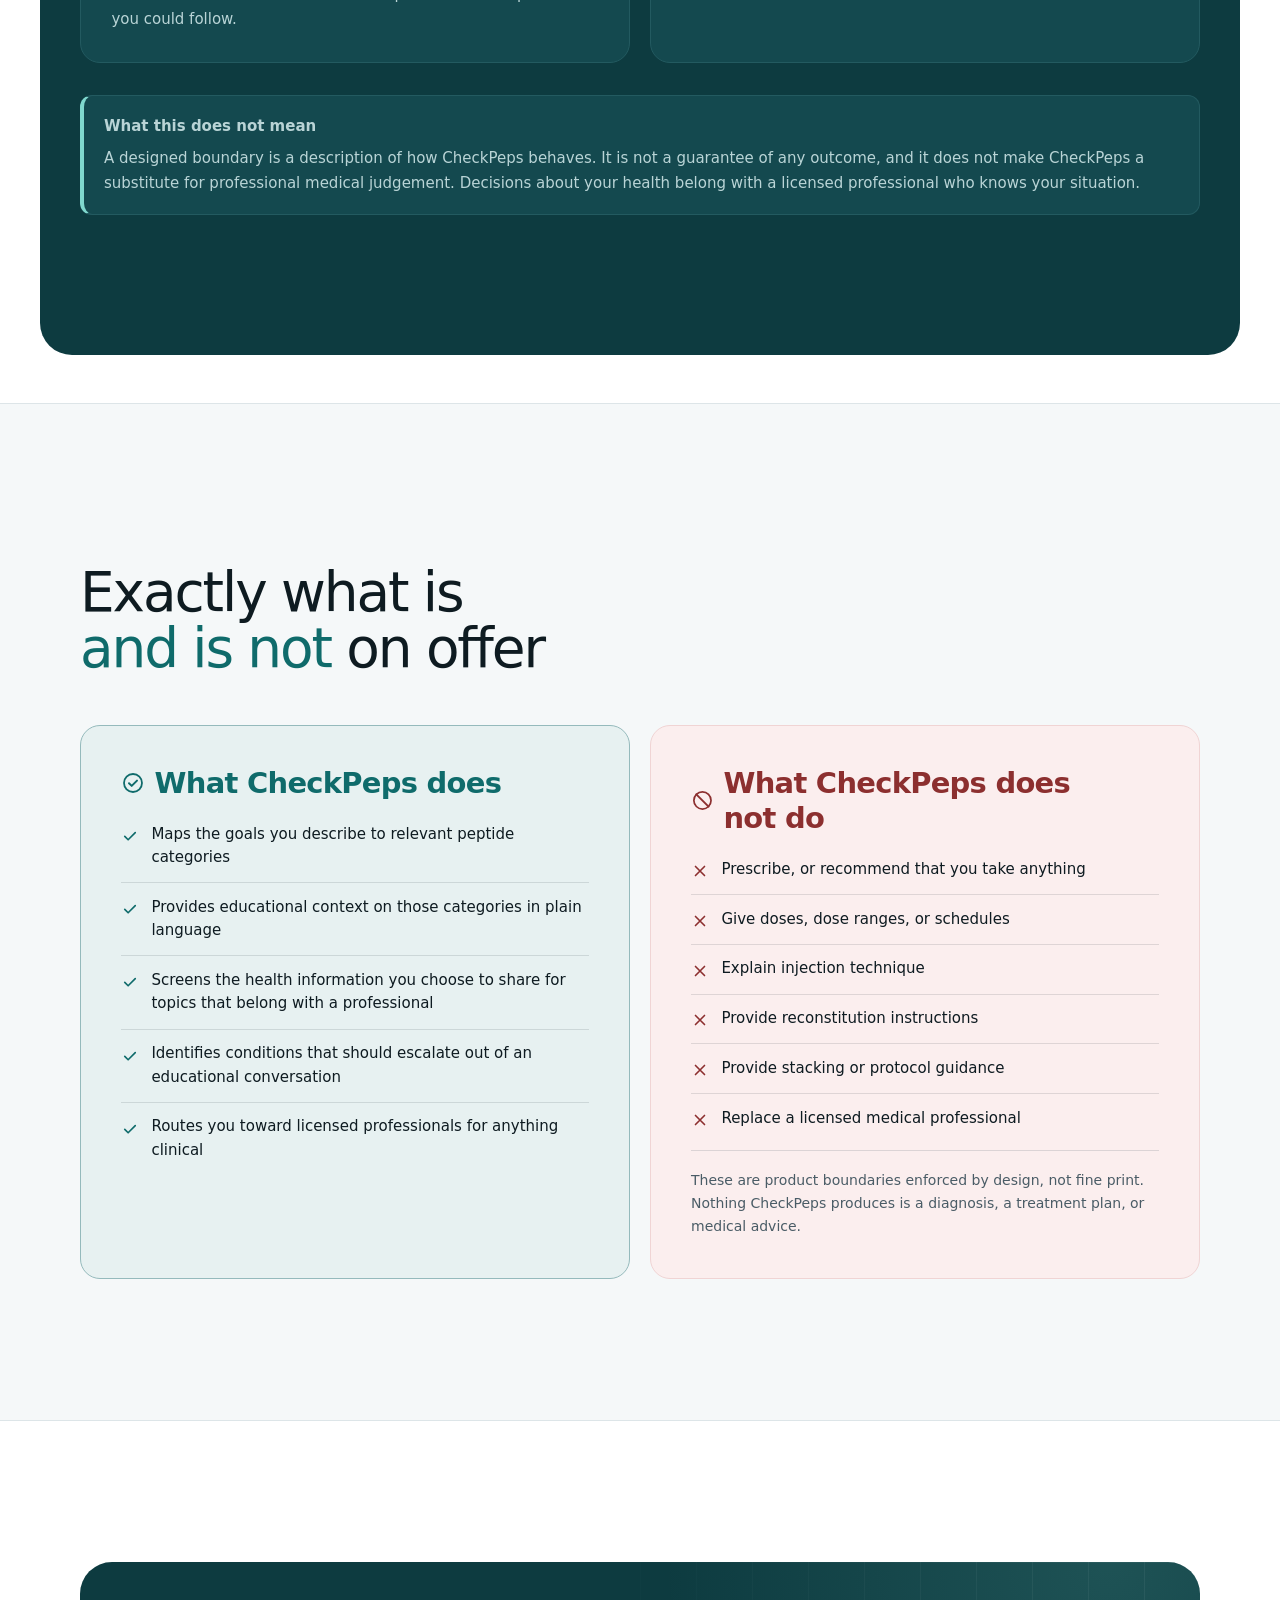
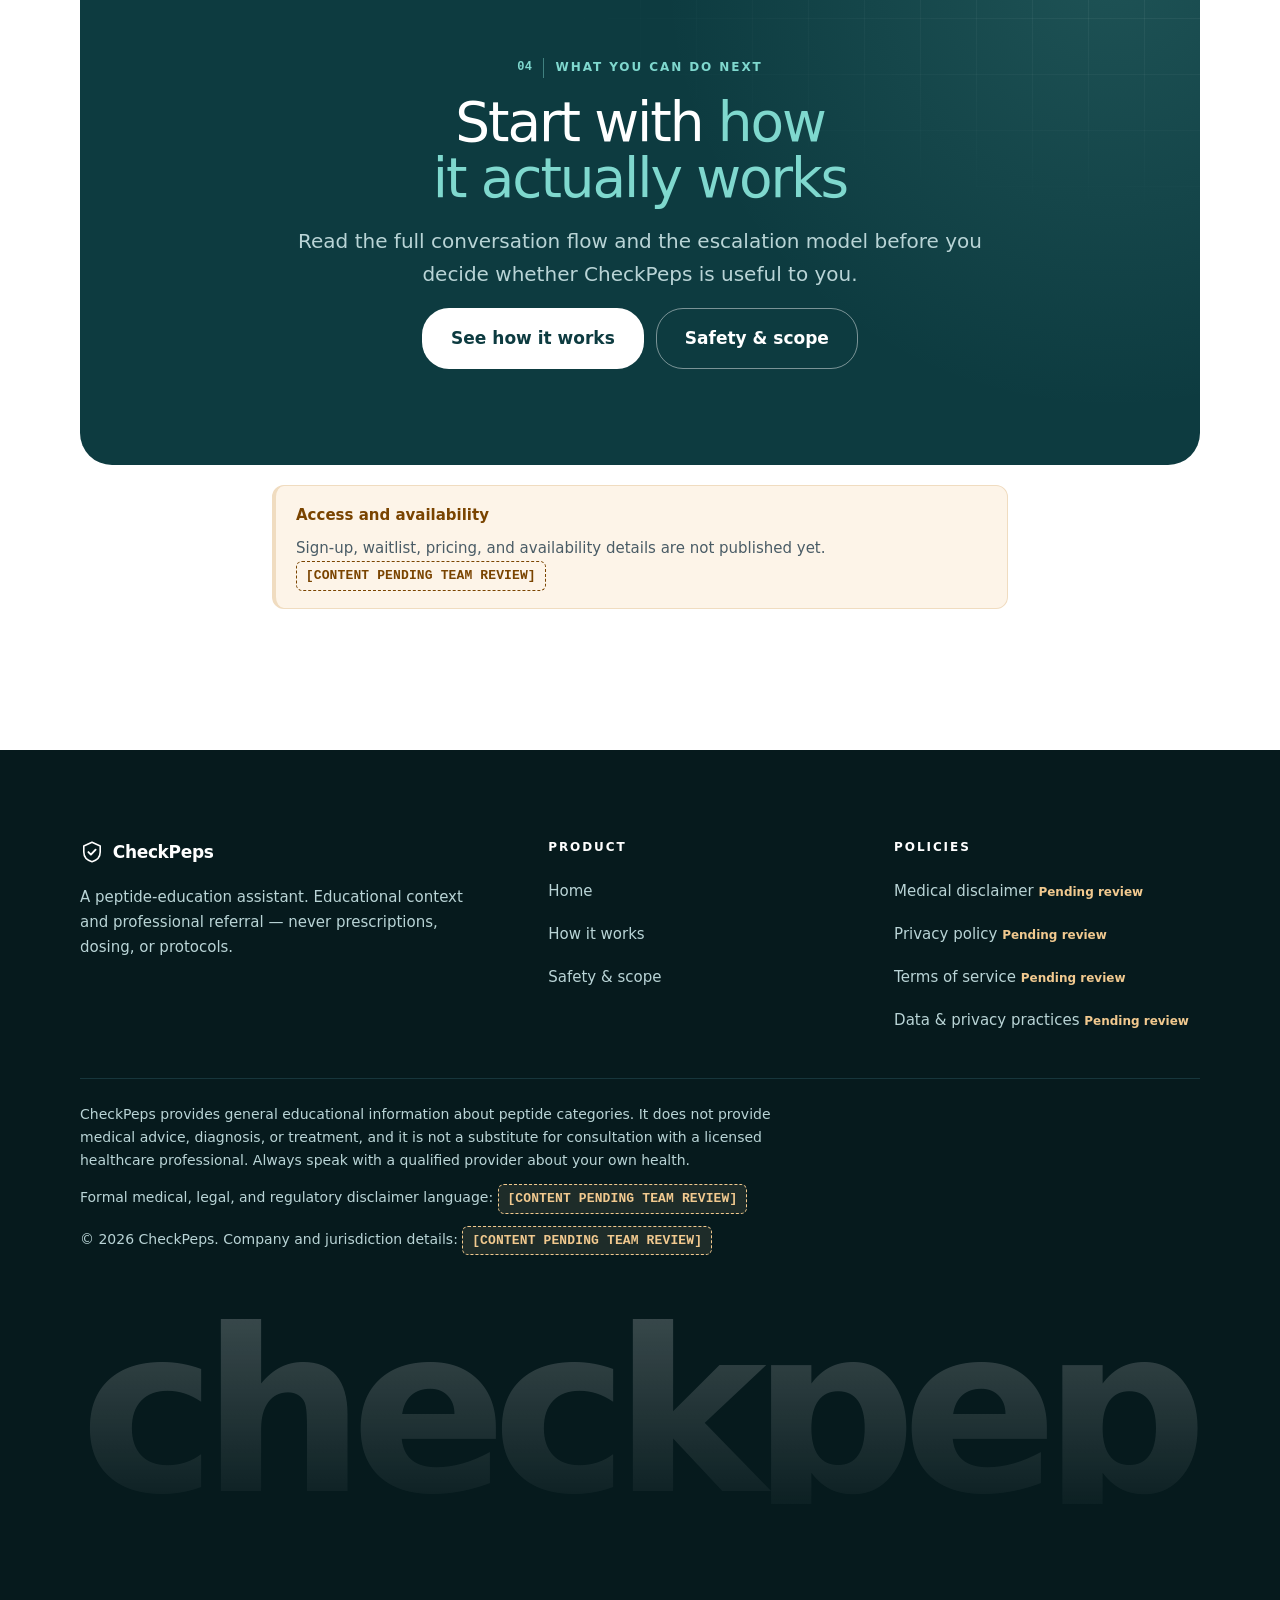
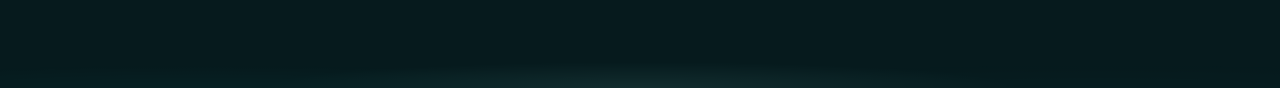
==== commit 6494fb56: "Refresh the visual design Deep fields with a hairline grid and a corner glow on the page heads, the " ====
--- a/index.html
+++ b/index.html
@@ -241,10 +241,12 @@
 
       <!-- Moved out of the hero so the hero art has somewhere to be seen; the
            flow is unchanged, it just gets its own section now. -->
-      <section class="section section--subtle" aria-labelledby="flow-title">
+      <section class="section" aria-labelledby="flow-title">
         <div class="wrap flow-section">
           <div class="hero__panel">
-            <p class="panel__title" id="flow-title">A conversation, end to end</p>
+            <p class="panel__title" id="flow-title">
+              A conversation, <span class="h-accent">end to end</span>
+            </p>
             <ol class="flow" aria-labelledby="flow-title">
               <li class="flow__step">
                 <span class="flow__num" aria-hidden="true">1</span>
@@ -305,7 +307,9 @@
         <div class="wrap">
           <div class="section__head">
             <p class="eyebrow">Who it is for</p>
-            <h2 id="who-heading">For people doing their reading first</h2>
+            <h2 id="who-heading">
+              For people doing <span class="h-accent">their reading first</span>
+            </h2>
             <p class="lede">
               CheckPeps is built for the research stage — before decisions, and before a
               clinical conversation.
@@ -428,7 +432,7 @@
             </article>
           </div>
 
-          <div class="callout" style="margin-top: 2rem">
+          <div class="callout">
             <p class="callout__title">What this does not mean</p>
             <p>
               A designed boundary is a description of how CheckPeps behaves. It is not a
@@ -445,7 +449,9 @@
         <div class="wrap">
           <div class="section__head">
             <p class="eyebrow">Scope</p>
-            <h2 id="scope-heading">Exactly what is and is not on offer</h2>
+            <h2 id="scope-heading">
+              Exactly what is <span class="h-accent">and is not</span> on offer
+            </h2>
           </div>
 
           <div class="split">
@@ -638,24 +644,28 @@
       <!-- ============================ NEXT ============================= -->
       <section class="section" aria-labelledby="next-heading">
         <div class="wrap">
-          <div class="cta prose" style="margin-inline: auto">
-            <p class="eyebrow">What you can do next</p>
-            <h2 id="next-heading">Start with how it actually works</h2>
-            <p class="lede">
-              Read the full conversation flow and the escalation model before you decide
-              whether CheckPeps is useful to you.
+          <div class="cta-card">
+            <div class="cta">
+              <p class="eyebrow">What you can do next</p>
+              <h2 id="next-heading">
+                Start with <span class="h-accent">how it actually works</span>
+              </h2>
+              <p class="lede">
+                Read the full conversation flow and the escalation model before you decide
+                whether CheckPeps is useful to you.
+              </p>
+              <div class="btn-row">
+                <a class="btn btn--primary" href="/how-it-works.html">See how it works</a>
+                <a class="btn btn--secondary" href="/safety.html">Safety &amp; scope</a>
+              </div>
+            </div>
+          </div>
+          <div class="callout callout--pending">
+            <p class="callout__title">Access and availability</p>
+            <p>
+              Sign-up, waitlist, pricing, and availability details are not published yet.
+              <span class="pending-tag">[CONTENT PENDING TEAM REVIEW]</span>
             </p>
-            <div class="btn-row">
-              <a class="btn btn--primary" href="/how-it-works.html">See how it works</a>
-              <a class="btn btn--secondary" href="/safety.html">Safety &amp; scope</a>
-            </div>
-            <div class="callout callout--pending" style="text-align: left; margin-top: 1rem">
-              <p class="callout__title">Access and availability</p>
-              <p>
-                Sign-up, waitlist, pricing, and availability details are not published yet.
-                <span class="pending-tag">[CONTENT PENDING TEAM REVIEW]</span>
-              </p>
-            </div>
           </div>
         </div>
       </section>
--- a/styles.css
+++ b/styles.css
@@ -40,8 +40,17 @@
   --on-deep-muted: #b9d4d6;
   --accent-on-deep: #7fd8ce;
 
-  --radius: 14px;
-  --radius-lg: 24px;
+  /* The darkest surface — the footer — and its hairlines. */
+  --ink: #061a1d;
+  --ink-border: #17363c;
+  /* Pending tags and flags sitting on deep or ink surfaces. */
+  --flag-on-deep: #f1c98f;
+  /* Hairline grid used as texture on deep surfaces. */
+  --grid-line: rgb(255 255 255 / 6%);
+
+  --radius: 12px;
+  --radius-lg: 20px;
+  --radius-xl: 32px;
   --radius-pill: 999px;
 
   --measure: 68ch;
@@ -53,12 +62,18 @@
   --step-2: clamp(1.375rem, 1.25rem + 0.7vw, 1.9rem);
   /* Section headings run nearly as large as the h1 — that near-parity is a big
      part of the editorial feel, and 40px was reading as a subhead. */
-  --step-3: clamp(1.9rem, 1.4rem + 2.2vw, 3.25rem);
-  --step-4: clamp(2.25rem, 1.5rem + 3.2vw, 4rem);
+  --step-3: clamp(2rem, 1.35rem + 2.6vw, 3.6rem);
+  --step-4: clamp(2.4rem, 1.4rem + 3.8vw, 4.6rem);
 
   --font: ui-sans-serif, system-ui, -apple-system, "Segoe UI", Roboto,
     "Helvetica Neue", Arial, "Noto Sans", sans-serif, "Apple Color Emoji",
     "Segoe UI Emoji";
+  /* Display type prefers Windows 11's optical display cut where it is installed;
+     macOS and iOS already switch to their display cut at these sizes. Still no
+     web font: everything here is already on the visitor's machine. */
+  --font-display: "Segoe UI Variable Display", ui-sans-serif, system-ui,
+    -apple-system, "Segoe UI", Roboto, "Helvetica Neue", Arial, "Noto Sans",
+    sans-serif;
   --font-mono: ui-monospace, SFMono-Regular, "SF Mono", Menlo, Consolas,
     "Liberation Mono", monospace;
 }
@@ -97,6 +112,9 @@
     --on-deep: #f2f8f8;
     --on-deep-muted: #a9c7ca;
     --accent-on-deep: #7fd8ce;
+
+    --ink: #050e11;
+    --ink-border: #182a30;
   }
 }
 
@@ -124,9 +142,9 @@
   text-rendering: optimizeLegibility;
 }
 
-/* Display type is light and tightly led — that pairing is what reads as modern.
-   Card and UI headings stay heavier, because 430 at 18px reads as weak rather
-   than editorial. */
+/* Display type is light, tightly tracked, and set almost solid — that pairing
+   is what reads as modern. Card and UI headings stay heavier, because 430 at
+   18px reads as weak rather than editorial. */
 h1,
 h2,
 h3,
@@ -138,8 +156,10 @@
 
 h1,
 h2 {
+  font-family: var(--font-display);
   font-weight: 430;
-  line-height: 1.03;
+  line-height: 1.02;
+  letter-spacing: -0.038em;
 }
 
 h3,
@@ -311,13 +331,33 @@
 }
 
 .eyebrow {
-  font-size: 0.8125rem;
+  display: flex;
+  align-items: center;
+  gap: 0.7rem;
+  font-size: 0.75rem;
   font-weight: 650;
-  letter-spacing: 0.09em;
+  letter-spacing: 0.16em;
   text-transform: uppercase;
   color: var(--accent);
   margin: 0;
 }
+
+/* Chapter numbers run through a page's sections: "01 | Who it is for". They
+   are generated content with an empty alternative, so assistive tech reads the
+   label alone. Browsers without that syntax drop the rule and show no number. */
+main { counter-reset: chapter; }
+
+.section .eyebrow::before {
+  counter-increment: chapter;
+  content: counter(chapter, decimal-leading-zero) / "";
+  padding-right: 0.7rem;
+  border-right: 1px solid color-mix(in srgb, currentColor 45%, transparent);
+  font-family: var(--font-mono);
+  letter-spacing: 0.02em;
+}
+
+/* Second clause of a heading, set in the accent. */
+.h-accent { color: var(--accent); }
 
 .lede {
   font-size: var(--step-1);
@@ -345,7 +385,7 @@
   /* Without vertical separation an inset block reads as a full-bleed stripe and
      the corner radius stops doing any work. */
   margin-block: clamp(1.5rem, 4vw, 3rem);
-  border-radius: var(--radius-lg);
+  border-radius: var(--radius-xl);
   background: var(--deep);
   color: var(--on-deep);
 }
@@ -356,9 +396,12 @@
   color: var(--on-deep);
 }
 
-.section--feature .eyebrow {
+.section--feature .eyebrow,
+.section--feature .h-accent {
   color: var(--accent-on-deep);
 }
+
+.section--feature .callout { margin-top: 2rem; }
 
 .section--feature .lede,
 .section--feature .card p,
@@ -427,6 +470,9 @@
 
 /* --- Buttons ------------------------------------------------------------- */
 
+/* A pill that squares its corners off under the pointer. The resting radius is
+   half the height rather than 999px, so the corners visibly travel instead of
+   sitting still for most of the transition and then snapping. */
 .btn {
   display: inline-flex;
   align-items: center;
@@ -435,14 +481,19 @@
   padding: 0.95rem 1.75rem;
   min-height: 54px;
   border: 1px solid transparent;
-  border-radius: var(--radius-pill);
+  border-radius: 27px;
   font: inherit;
   font-weight: 600;
   text-decoration: none;
   cursor: pointer;
-  transition: background-color 140ms ease, border-color 140ms ease,
-    color 140ms ease;
-}
+  transition:
+    background-color 140ms ease,
+    border-color 140ms ease,
+    color 140ms ease,
+    border-radius 520ms cubic-bezier(0.23, 1, 0.32, 1);
+}
+
+.btn:hover { border-radius: var(--radius); }
 
 .btn--primary {
   background: var(--accent);
@@ -472,33 +523,67 @@
   gap: 0.75rem;
 }
 
+/* Buttons closing a run of prose sit further off the last paragraph. */
+.prose > .btn-row { margin-top: 1.75rem; }
+
 /* --- Header -------------------------------------------------------------- */
 
-/* Dark chrome throughout, so the header reads as part of the masthead on the
-   home page and as deliberate site furniture everywhere else. */
+/* Dark glass throughout, so the header reads as part of the masthead on the
+   home page and as deliberate site furniture everywhere else. 80% ink keeps the
+   muted link colour above 6:1 even with white page content blurred behind it. */
 .site-header {
   position: sticky;
   top: 0;
   z-index: 50;
-  background: color-mix(in srgb, var(--deep) 90%, transparent);
-  backdrop-filter: blur(10px);
-  border-bottom: 1px solid var(--deep-border);
+  background: color-mix(in srgb, var(--ink) 80%, transparent);
+  -webkit-backdrop-filter: blur(14px) saturate(150%);
+  backdrop-filter: blur(14px) saturate(150%);
+  border-bottom: 1px solid color-mix(in srgb, var(--on-deep) 10%, transparent);
   color: var(--on-deep);
 }
 
 .site-header .brand,
 .site-header .brand:hover { color: var(--on-deep); }
 
-.site-header .nav__link { color: var(--on-deep-muted); }
+/* Small caps-style links with a rule that draws in from the left; the current
+   page keeps its rule and takes the mint. */
+.site-header .nav__link {
+  position: relative;
+  color: var(--on-deep-muted);
+  font-size: 0.75rem;
+  font-weight: 650;
+  letter-spacing: 0.12em;
+  text-transform: uppercase;
+}
+
+.site-header .nav__link::after {
+  content: "";
+  position: absolute;
+  left: 0.7rem;
+  right: 0.7rem;
+  bottom: 0.3rem;
+  height: 1px;
+  background: currentColor;
+  transform: scaleX(0);
+  transform-origin: 0 50%;
+  transition: transform 320ms cubic-bezier(0.2, 0.7, 0.2, 1);
+}
 
 .site-header .nav__link:hover {
   color: var(--on-deep);
-  background: color-mix(in srgb, var(--on-deep) 10%, transparent);
-}
+  background: transparent;
+}
+
+.site-header .nav__link:hover::after { transform: scaleX(1); }
 
 .site-header .nav__link[aria-current="page"] {
-  color: var(--deep);
-  background: var(--accent-on-deep);
+  color: var(--accent-on-deep);
+  background: transparent;
+}
+
+.site-header .nav__link[aria-current="page"]::after {
+  height: 2px;
+  transform: scaleX(1);
 }
 
 .site-header .nav__toggle {
@@ -591,8 +676,8 @@
     position: absolute;
     inset-inline: 0;
     top: 100%;
-    background: var(--deep);
-    border-bottom: 1px solid var(--deep-border);
+    background: var(--ink);
+    border-bottom: 1px solid var(--ink-border);
     box-shadow: var(--shadow);
     padding: 0.5rem var(--gutter) 1rem;
   }
@@ -608,6 +693,15 @@
   .nav__link {
     padding: 0.75rem 0.75rem;
     font-size: 1rem;
+  }
+
+  .site-header .nav__link { font-size: 0.875rem; }
+
+  /* A full-width rule under a full-width row reads as a divider, not a marker. */
+  .site-header .nav__link::after {
+    right: auto;
+    bottom: 0.45rem;
+    width: 1.5rem;
   }
 }
 
@@ -619,7 +713,7 @@
 .hero {
   position: relative;
   isolation: isolate;
-  padding-block: clamp(4rem, 9vw, 8rem) clamp(4rem, 8vw, 7rem);
+  padding-block: clamp(4.5rem, 10vw, 8.5rem) clamp(4.5rem, 9vw, 7.5rem);
   overflow: hidden;
   background: var(--deep);
   color: var(--on-deep);
@@ -668,28 +762,33 @@
 }
 
 /* Inverted buttons: a teal fill would sit too close to the field behind it. */
-.hero .btn--primary {
+.hero .btn--primary,
+.cta-card .btn--primary {
   background: var(--on-deep);
   color: var(--deep);
 }
 
-.hero .btn--primary:hover {
+.hero .btn--primary:hover,
+.cta-card .btn--primary:hover {
   background: var(--accent-on-deep);
   color: var(--deep);
 }
 
-.hero .btn--secondary {
+.hero .btn--secondary,
+.cta-card .btn--secondary {
   color: var(--on-deep);
   border-color: color-mix(in srgb, var(--on-deep) 45%, transparent);
 }
 
-.hero .btn--secondary:hover {
+.hero .btn--secondary:hover,
+.cta-card .btn--secondary:hover {
   background: color-mix(in srgb, var(--on-deep) 12%, transparent);
   color: var(--on-deep);
   border-color: var(--on-deep);
 }
 
-.hero :focus-visible { outline-color: var(--accent-on-deep); }
+.hero :focus-visible,
+.cta-card :focus-visible { outline-color: var(--accent-on-deep); }
 
 /* Stands in for the photography an editorial site would open with: a soft field
    of brand colour so the first screen is not flat white. If real art arrives,
@@ -719,6 +818,7 @@
   content: "";
   position: absolute;
   inset: 0;
+  z-index: 1;
   background: linear-gradient(
     100deg,
     /* Hold near-opaque across the copy column, then release quickly so the art
@@ -742,8 +842,22 @@
   }
 }
 
-/* The glow pseudo-element is gone: the art supplies the atmosphere now, and
-   keeping it meant another layer sitting over the image. */
+/* Hairline grid over the field — the lab-notebook texture shared by every deep
+   surface. Above the contrast overlay so it survives on the copy side, faded out
+   toward the art, and faint enough that no text measurably loses contrast. */
+.hero__media::before {
+  content: "";
+  position: absolute;
+  inset: 0;
+  z-index: 2;
+  pointer-events: none;
+  background-image:
+    linear-gradient(to right, var(--grid-line) 1px, transparent 1px),
+    linear-gradient(to bottom, var(--grid-line) 1px, transparent 1px);
+  background-size: 56px 56px;
+  -webkit-mask-image: radial-gradient(75% 90% at 0% 0%, #000 15%, transparent 80%);
+  mask-image: radial-gradient(75% 90% at 0% 0%, #000 15%, transparent 80%);
+}
 
 .hero__grid {
   position: relative;
@@ -758,36 +872,84 @@
 
 /* Single column now. The right side of the hero is the art, which is the whole
    point of having art. */
+/* Wide enough for each sentence of the headline to hold one line on a laptop,
+   and capped at 56vw so the copy never runs past the overlay's opaque zone. */
 .hero__copy {
-  max-width: 40rem;
+  max-width: 44rem;
+}
+
+@media (min-width: 1100px) {
+  .hero__copy { max-width: min(52rem, 56vw); }
 }
 
 @media (min-width: 900px) {
   .hero {
-    min-height: min(84vh, 780px);
+    min-height: min(calc(100vh - 65px), 880px);
     display: grid;
     align-items: center;
   }
 }
 
-/* The flow panel keeps its light-card styling once outside the hero. */
-.flow-section {
+/* Outside the hero the flow is an editorial spread: its title set as a display
+   line on the left, holding its place while the steps scroll past on the right. */
+.flow-section .hero__panel {
   display: grid;
-  justify-items: center;
-}
-
-.flow-section .hero__panel {
-  width: 100%;
-  max-width: 46rem;
+  gap: clamp(1.75rem, 4vw, 2.5rem);
+  padding: 0;
+  background: transparent;
+  border: 0;
+  box-shadow: none;
+}
+
+.flow-section .panel__title {
+  max-width: 13ch;
+  margin: 0;
+  font-family: var(--font-display);
+  font-size: var(--step-3);
+  font-weight: 430;
+  line-height: 1.02;
+  letter-spacing: -0.038em;
+  text-transform: none;
+  color: var(--text);
+}
+
+.flow-section .flow {
+  padding: clamp(1.5rem, 3.5vw, 2.25rem);
+  background: var(--bg-raised);
+  border: 1px solid var(--border);
+  border-radius: var(--radius-lg);
+  box-shadow: var(--shadow);
+}
+
+@media (min-width: 900px) {
+  .flow-section .hero__panel {
+    grid-template-columns: minmax(0, 0.8fr) minmax(0, 1.2fr);
+    align-items: start;
+  }
+
+  .flow-section .panel__title {
+    position: sticky;
+    top: calc(65px + 2.5rem);
+  }
 }
 
 .hero__copy > * + * { margin-top: 1.15rem; }
 
 /* Break at the sentence, never inside it — the headline's whole job is the
    contrast between the two clauses, which a mid-sentence wrap destroys. */
-.hero h1 { max-width: 22ch; }
+.hero h1 { font-size: clamp(2.5rem, 1.1rem + 3.7vw, 4.75rem); }
 
 .hero h1 span { display: block; }
+
+/* A lit dot stands in for the chapter number the sections below carry. */
+.hero .eyebrow::before {
+  content: "";
+  width: 0.45rem;
+  height: 0.45rem;
+  border-radius: 50%;
+  background: currentColor;
+  box-shadow: 0 0 0 0.3rem color-mix(in srgb, currentColor 22%, transparent);
+}
 
 /* On the deep masthead this must be the light mint, not the dark brand teal —
    #0f6b6b on #0d3b40 is very nearly invisible. */
@@ -928,23 +1090,55 @@
 }
 
 .card {
+  position: relative;
   background: var(--bg-raised);
   border: 1px solid var(--border);
   border-radius: var(--radius-lg);
-  padding: clamp(1.25rem, 2.5vw, 1.6rem);
-}
+  padding: clamp(1.4rem, 2.6vw, 1.9rem);
+  transition: border-color 200ms ease;
+}
+
+.card:hover { border-color: var(--border-strong); }
 
 .card > * + * { margin-top: 0.6rem; }
+
+/* Cards in a grid carry an index in the corner, like entries in a notebook.
+   Generated with an empty alternative, so it is never announced. */
+.grid { counter-reset: card; }
+
+.grid > .card::before {
+  counter-increment: card;
+  content: counter(card, decimal-leading-zero) / "";
+  position: absolute;
+  top: clamp(1.4rem, 2.6vw, 1.9rem);
+  right: clamp(1.4rem, 2.6vw, 1.9rem);
+  font-family: var(--font-mono);
+  font-size: 0.75rem;
+  font-weight: 600;
+  line-height: 1.6;
+  letter-spacing: 0.04em;
+  color: var(--text-muted);
+}
+
+/* Keep a heading that opens its card clear of the index. */
+.grid > .card > h3:first-child { padding-right: 2.5rem; }
+
+.section--feature .card::before { color: var(--accent-on-deep); }
 
 .card__icon {
   display: grid;
   place-items: center;
-  width: 38px;
-  height: 38px;
+  width: 42px;
+  height: 42px;
+  border: 1px solid color-mix(in srgb, var(--accent) 22%, transparent);
   border-radius: var(--radius);
-  background: var(--accent-subtle);
+  background: linear-gradient(
+    135deg,
+    var(--accent-subtle),
+    color-mix(in srgb, var(--accent) 14%, var(--accent-subtle))
+  );
   color: var(--accent);
-  margin-bottom: 0.9rem;
+  margin-bottom: 1.1rem;
 }
 
 .card h3 {
@@ -973,12 +1167,16 @@
 }
 
 .step {
+  position: relative;
   background: var(--bg-raised);
   border: 1px solid var(--border);
   border-radius: var(--radius-lg);
-  padding: clamp(1.25rem, 2.5vw, 1.6rem);
+  padding: clamp(1.4rem, 2.6vw, 1.9rem);
   counter-increment: step;
-}
+  transition: border-color 200ms ease;
+}
+
+.step:hover { border-color: var(--border-strong); }
 
 .step > * + * { margin-top: 0.55rem; }
 
@@ -1003,6 +1201,8 @@
   font-size: 0.9375rem;
 }
 
+.steps + .callout { margin-top: 2rem; }
+
 /* --- Two-column "does / does not" --------------------------------------- */
 
 .split {
@@ -1018,7 +1218,7 @@
   border-radius: var(--radius-lg);
   border: 1px solid var(--border);
   background: var(--bg-raised);
-  padding: clamp(1.4rem, 3vw, 2rem);
+  padding: clamp(1.6rem, 3.4vw, 2.5rem);
 }
 
 .panel--does {
@@ -1036,18 +1236,19 @@
   align-items: center;
   gap: 0.6rem;
   font-size: var(--step-2);
-  margin-bottom: 1.1rem;
+  letter-spacing: -0.025em;
+  margin-bottom: 1.4rem;
 }
 
 .panel--does .panel__heading { color: var(--accent); }
 .panel--does-not .panel__heading { color: var(--stop); }
 
+/* Ruled like a ledger: hairlines between items instead of loose spacing. */
 .checklist {
   list-style: none;
   margin: 0;
   padding: 0;
   display: grid;
-  gap: 0.7rem;
 }
 
 .checklist li {
@@ -1055,9 +1256,18 @@
   grid-template-columns: 20px minmax(0, 1fr);
   gap: 0.65rem;
   align-items: start;
+  padding-block: 0.8rem;
+  border-top: 1px solid color-mix(in srgb, currentColor 12%, transparent);
   font-size: 0.9375rem;
   line-height: 1.55;
 }
+
+.checklist li:first-child {
+  padding-top: 0;
+  border-top: 0;
+}
+
+.checklist li:last-child { padding-bottom: 0; }
 
 .checklist svg {
   margin-top: 0.28em;
@@ -1132,13 +1342,130 @@
 
 .cta .btn-row { justify-content: center; }
 
+/* The closing call to action is a lit panel rather than a paragraph on paper. */
+.cta-card {
+  border-radius: var(--radius-xl);
+  padding: clamp(3rem, 8vw, 6rem) clamp(1.5rem, 6vw, 5rem);
+  background: var(--deep);
+  color: var(--on-deep);
+}
+
+.cta-card .cta {
+  max-width: 46rem;
+  margin-inline: auto;
+}
+
+.cta-card .eyebrow { justify-content: center; }
+
+.cta-card h2 { color: var(--on-deep); }
+
+.cta-card .eyebrow,
+.cta-card .h-accent { color: var(--accent-on-deep); }
+
+.cta-card .lede { color: var(--on-deep-muted); }
+
+.cta-card + .callout {
+  max-width: 46rem;
+  margin: 1.25rem auto 0;
+}
+
+/* --- Deep fields --------------------------------------------------------- */
+
+/* Deep surfaces below the hero share two decorative layers: a hairline grid
+   fading out from the top-right corner, and a soft glow tucked into that corner.
+   Both sit under the content in an isolated block, and the glow stays in the
+   corner away from body copy, so text contrast is still measured against the
+   flat fill. `clip`, not `hidden`, so the pinned statement keeps working. */
+.page-head,
+.section--feature,
+.cta-card {
+  position: relative;
+  isolation: isolate;
+  overflow: clip;
+}
+
+.page-head::before,
+.section--feature::before,
+.cta-card::before {
+  content: "";
+  position: absolute;
+  inset: 0;
+  z-index: -1;
+  pointer-events: none;
+  background-image:
+    linear-gradient(to right, var(--grid-line) 1px, transparent 1px),
+    linear-gradient(to bottom, var(--grid-line) 1px, transparent 1px);
+  background-size: 56px 56px;
+  -webkit-mask-image: radial-gradient(85% 75% at 100% 0%, #000 10%, transparent 70%);
+  mask-image: radial-gradient(85% 75% at 100% 0%, #000 10%, transparent 70%);
+}
+
+.page-head::after,
+.section--feature::after,
+.cta-card::after {
+  content: "";
+  position: absolute;
+  top: 0;
+  right: 0;
+  z-index: -1;
+  width: min(80vw, 56rem);
+  aspect-ratio: 1;
+  translate: 40% -50%;
+  border-radius: 50%;
+  pointer-events: none;
+  background: radial-gradient(
+    closest-side,
+    color-mix(in srgb, var(--accent-on-deep) 15%, transparent),
+    transparent
+  );
+}
+
 /* --- Footer -------------------------------------------------------------- */
 
+/* The page ends on ink: the darkest surface, under a giant wordmark. */
 .site-footer {
-  background: var(--bg-subtle);
-  border-top: 1px solid var(--border);
-  padding-block: clamp(2.5rem, 5vw, 3.5rem);
+  background: var(--ink);
+  color: var(--on-deep-muted);
+  padding-block: clamp(3.5rem, 7vw, 5.5rem) clamp(2.5rem, 5vw, 3.5rem);
   font-size: 0.9375rem;
+}
+
+.site-footer .brand,
+.site-footer .brand:hover { color: var(--on-deep); }
+
+.site-footer :focus-visible { outline-color: var(--accent-on-deep); }
+
+.site-footer .pending-tag {
+  border-color: var(--flag-on-deep);
+  background: color-mix(in srgb, var(--flag-on-deep) 10%, transparent);
+  color: var(--flag-on-deep);
+}
+
+/* Decorative, so it is generated content with an empty alternative rather than
+   a node in eight copies of the footer markup. Clipped to its box, so a wide
+   fallback font can never push the page sideways. */
+.site-footer .wrap::after {
+  content: "checkpeps" / "";
+  display: block;
+  overflow: hidden;
+  margin-top: clamp(2.5rem, 6vw, 4rem);
+  font-family: var(--font-display);
+  font-size: clamp(3.5rem, 18vw, 16.5rem);
+  font-weight: 600;
+  line-height: 0.8;
+  letter-spacing: -0.065em;
+  text-align: center;
+  white-space: nowrap;
+  color: transparent;
+  background: linear-gradient(
+    180deg,
+    color-mix(in srgb, var(--on-deep) 20%, transparent),
+    color-mix(in srgb, var(--on-deep) 3%, transparent)
+  );
+  -webkit-background-clip: text;
+  background-clip: text;
+  user-select: none;
+  pointer-events: none;
 }
 
 .footer__grid {
@@ -1154,19 +1481,19 @@
 }
 
 .footer__blurb {
-  color: var(--text-muted);
+  color: var(--on-deep-muted);
   max-width: 42ch;
   margin-top: 0.85rem;
   font-size: 0.9375rem;
 }
 
 .footer__heading {
-  font-size: 0.8125rem;
+  font-size: 0.75rem;
   font-weight: 650;
-  letter-spacing: 0.08em;
+  letter-spacing: 0.16em;
   text-transform: uppercase;
-  color: var(--text);
-  margin-bottom: 0.85rem;
+  color: var(--on-deep);
+  margin-bottom: 1rem;
 }
 
 .footer__list {
@@ -1182,18 +1509,24 @@
 .footer__list a {
   display: inline-block;
   padding-block: 0.3rem;
-  color: var(--text-muted);
+  color: var(--on-deep-muted);
   text-decoration: none;
+  /* An underline that draws in from the left, instead of snapping on. */
+  background: linear-gradient(currentColor, currentColor) 0 calc(100% - 0.2rem) /
+    0 1px no-repeat;
+  transition:
+    color 160ms ease,
+    background-size 320ms cubic-bezier(0.2, 0.7, 0.2, 1);
 }
 
 .footer__list a:hover {
-  color: var(--accent);
-  text-decoration: underline;
+  color: var(--on-deep);
+  background-size: 100% 1px;
 }
 
 .footer__pending {
   font-size: 0.75rem;
-  color: var(--flag);
+  color: var(--flag-on-deep);
   font-weight: 600;
   white-space: nowrap;
 }
@@ -1201,8 +1534,8 @@
 .footer__bottom {
   margin-top: 2.5rem;
   padding-top: 1.5rem;
-  border-top: 1px solid var(--border);
-  color: var(--text-muted);
+  border-top: 1px solid var(--ink-border);
+  color: var(--on-deep-muted);
   font-size: 0.875rem;
 }
 
@@ -1214,12 +1547,27 @@
 
 /* --- Policy pages -------------------------------------------------------- */
 
+/* Inner pages open on the same deep field as the home masthead. */
 .page-head {
-  padding-block: clamp(2.5rem, 6vw, 4rem) clamp(1.5rem, 3vw, 2rem);
-  border-bottom: 1px solid var(--border);
-}
-
-.page-head > * + * { margin-top: 0.85rem; }
+  padding-block: clamp(3.5rem, 8vw, 6.5rem) clamp(3rem, 6vw, 4.5rem);
+  background: var(--deep);
+  color: var(--on-deep);
+}
+
+.page-head > * + *,
+.page-head .wrap > * + * { margin-top: 0.85rem; }
+
+.page-head .wrap > h1 + .lede { margin-top: 1.25rem; }
+
+.page-head h1 { max-width: 20ch; }
+
+.page-head .lede,
+.page-head .breadcrumb { color: var(--on-deep-muted); }
+
+.page-head .breadcrumb a,
+.page-head .h-accent { color: var(--accent-on-deep); }
+
+.page-head :focus-visible { outline-color: var(--accent-on-deep); }
 
 .breadcrumb {
   font-size: 0.875rem;
@@ -1703,3 +2051,69 @@
     display: none;
   }
 }
+
+/* ==========================================================================
+   Surface opt-outs
+   The deep fields, ink footer, and wordmark all lean on fills and gradients
+   that forced colours strip and printers skip.
+   ========================================================================== */
+
+::selection {
+  background: rgb(94 200 191 / 38%);
+}
+
+@media (forced-colors: active) {
+  /* The current-page rule is a background fill, which forced colours drop. */
+  .site-header .nav__link[aria-current="page"] {
+    text-decoration: underline;
+    text-underline-offset: 0.45em;
+  }
+
+  /* Deep blocks lose their fill, so give them an edge. */
+  .page-head,
+  .cta-card,
+  .section--feature {
+    border: 1px solid CanvasText;
+  }
+
+  .site-footer .wrap::after,
+  .hero__media::before,
+  .page-head::before,
+  .page-head::after,
+  .section--feature::before,
+  .section--feature::after,
+  .cta-card::before,
+  .cta-card::after {
+    display: none;
+  }
+}
+
+/* Browsers skip backgrounds when printing, which would leave light text from
+   the deep and ink surfaces on white paper. */
+@media print {
+  .hero,
+  .hero *,
+  .page-head,
+  .page-head *,
+  .section--feature,
+  .section--feature *,
+  .cta-card,
+  .cta-card *,
+  .site-footer,
+  .site-footer * {
+    background: transparent !important;
+    color: #000 !important;
+    box-shadow: none !important;
+  }
+
+  .hero__media,
+  .site-footer .wrap::after,
+  .page-head::before,
+  .page-head::after,
+  .section--feature::before,
+  .section--feature::after,
+  .cta-card::before,
+  .cta-card::after {
+    display: none !important;
+  }
+}
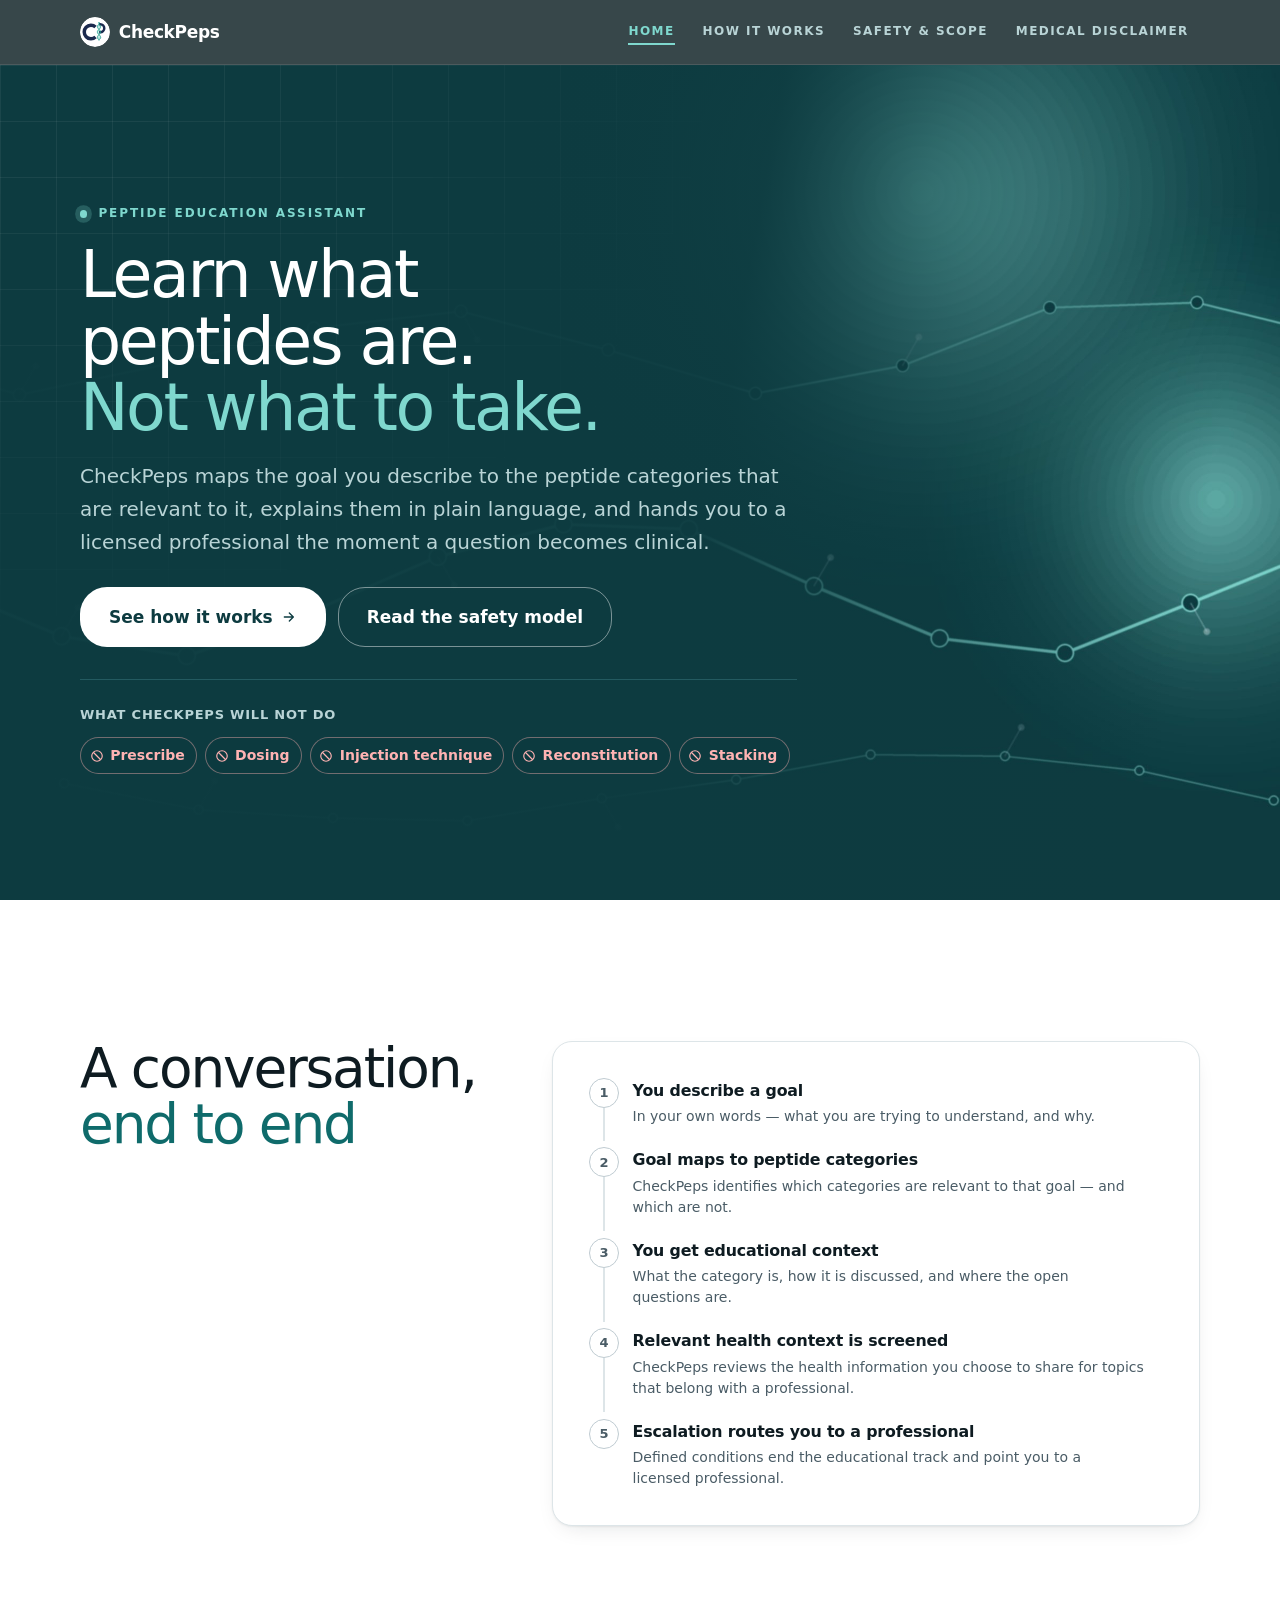
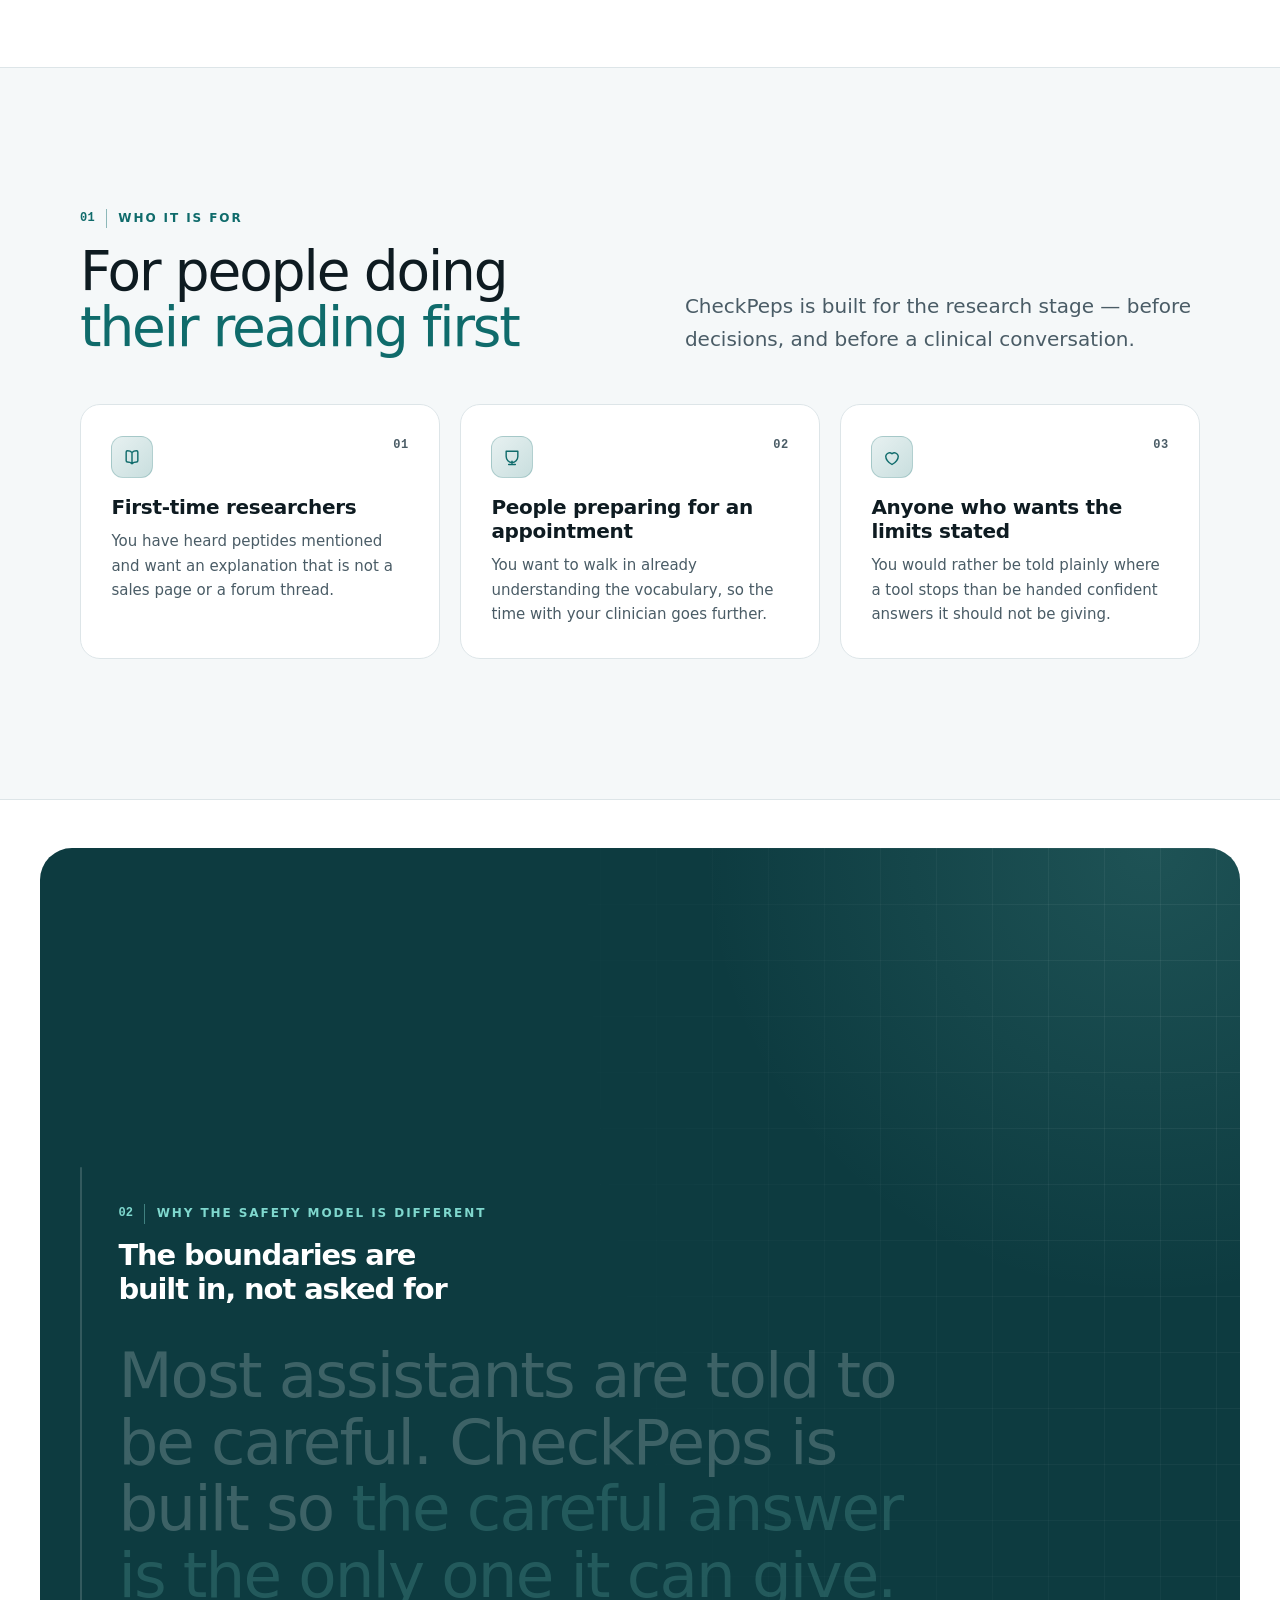
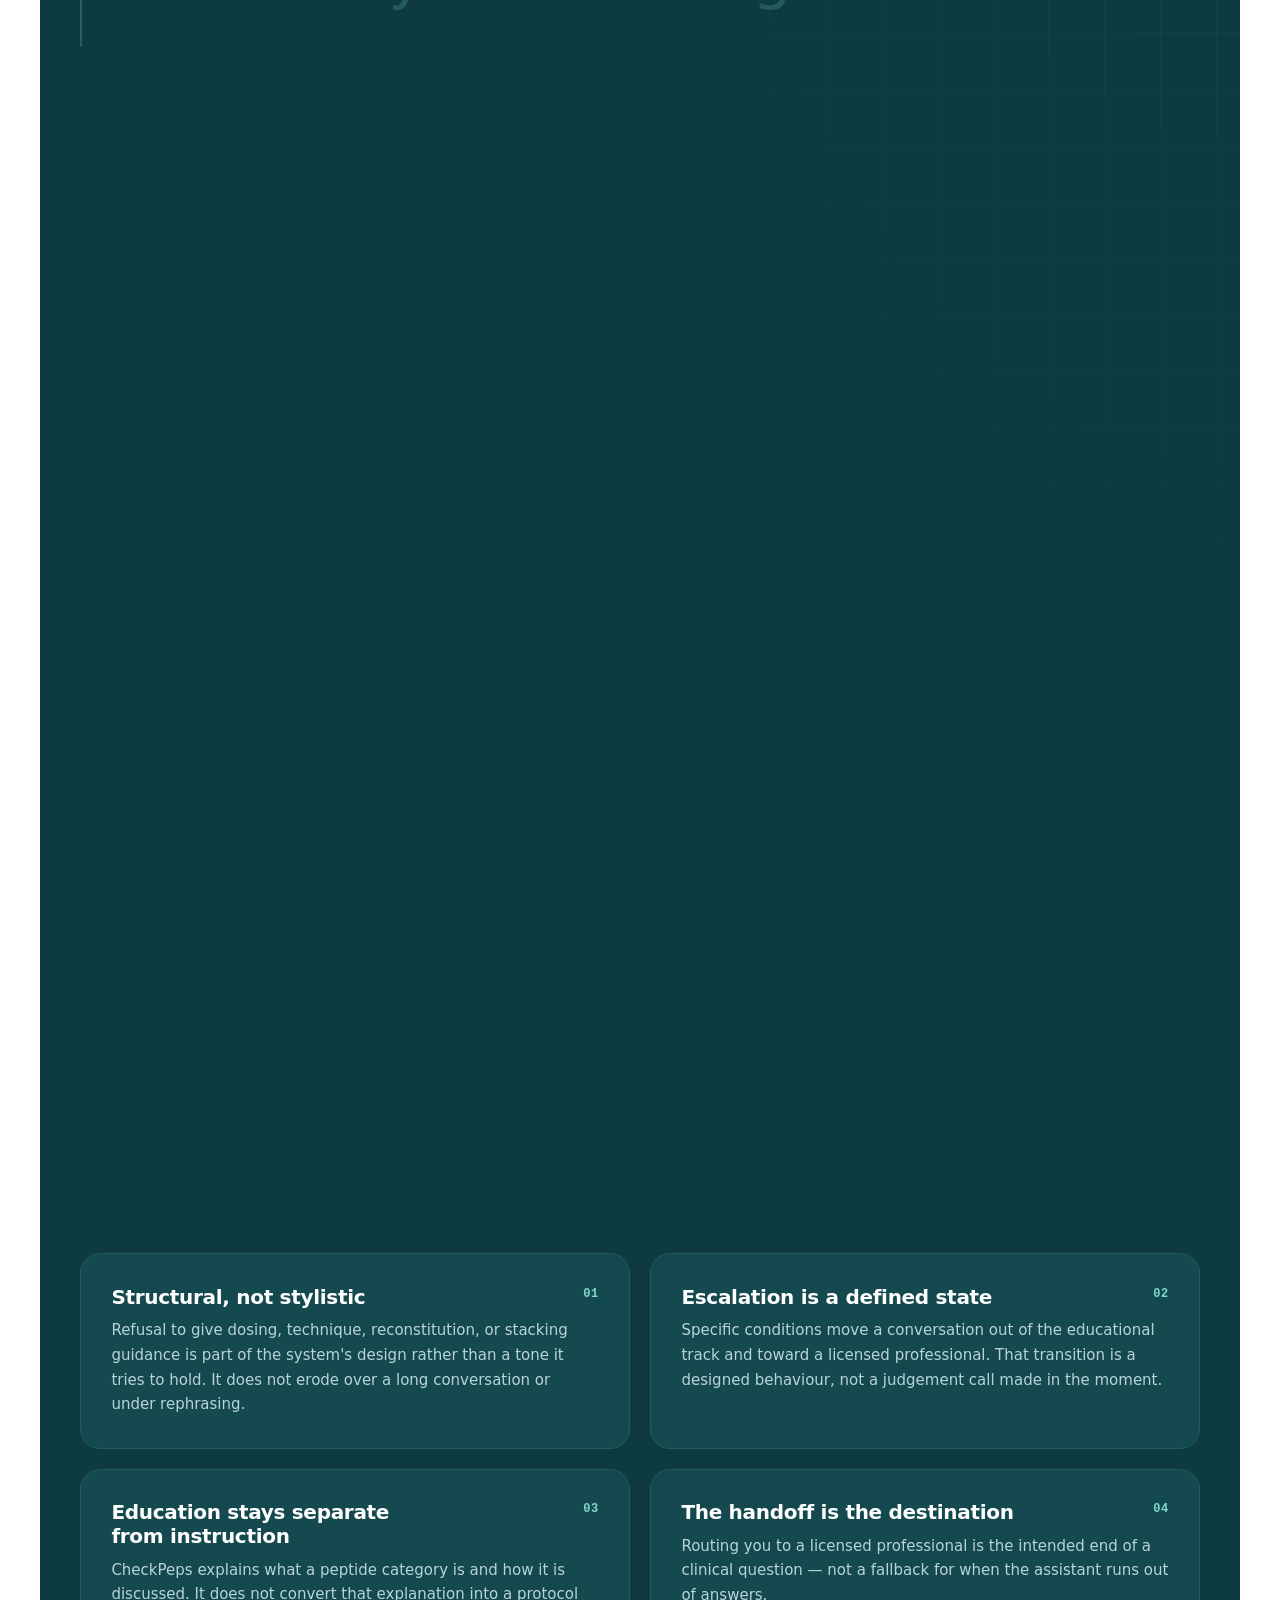
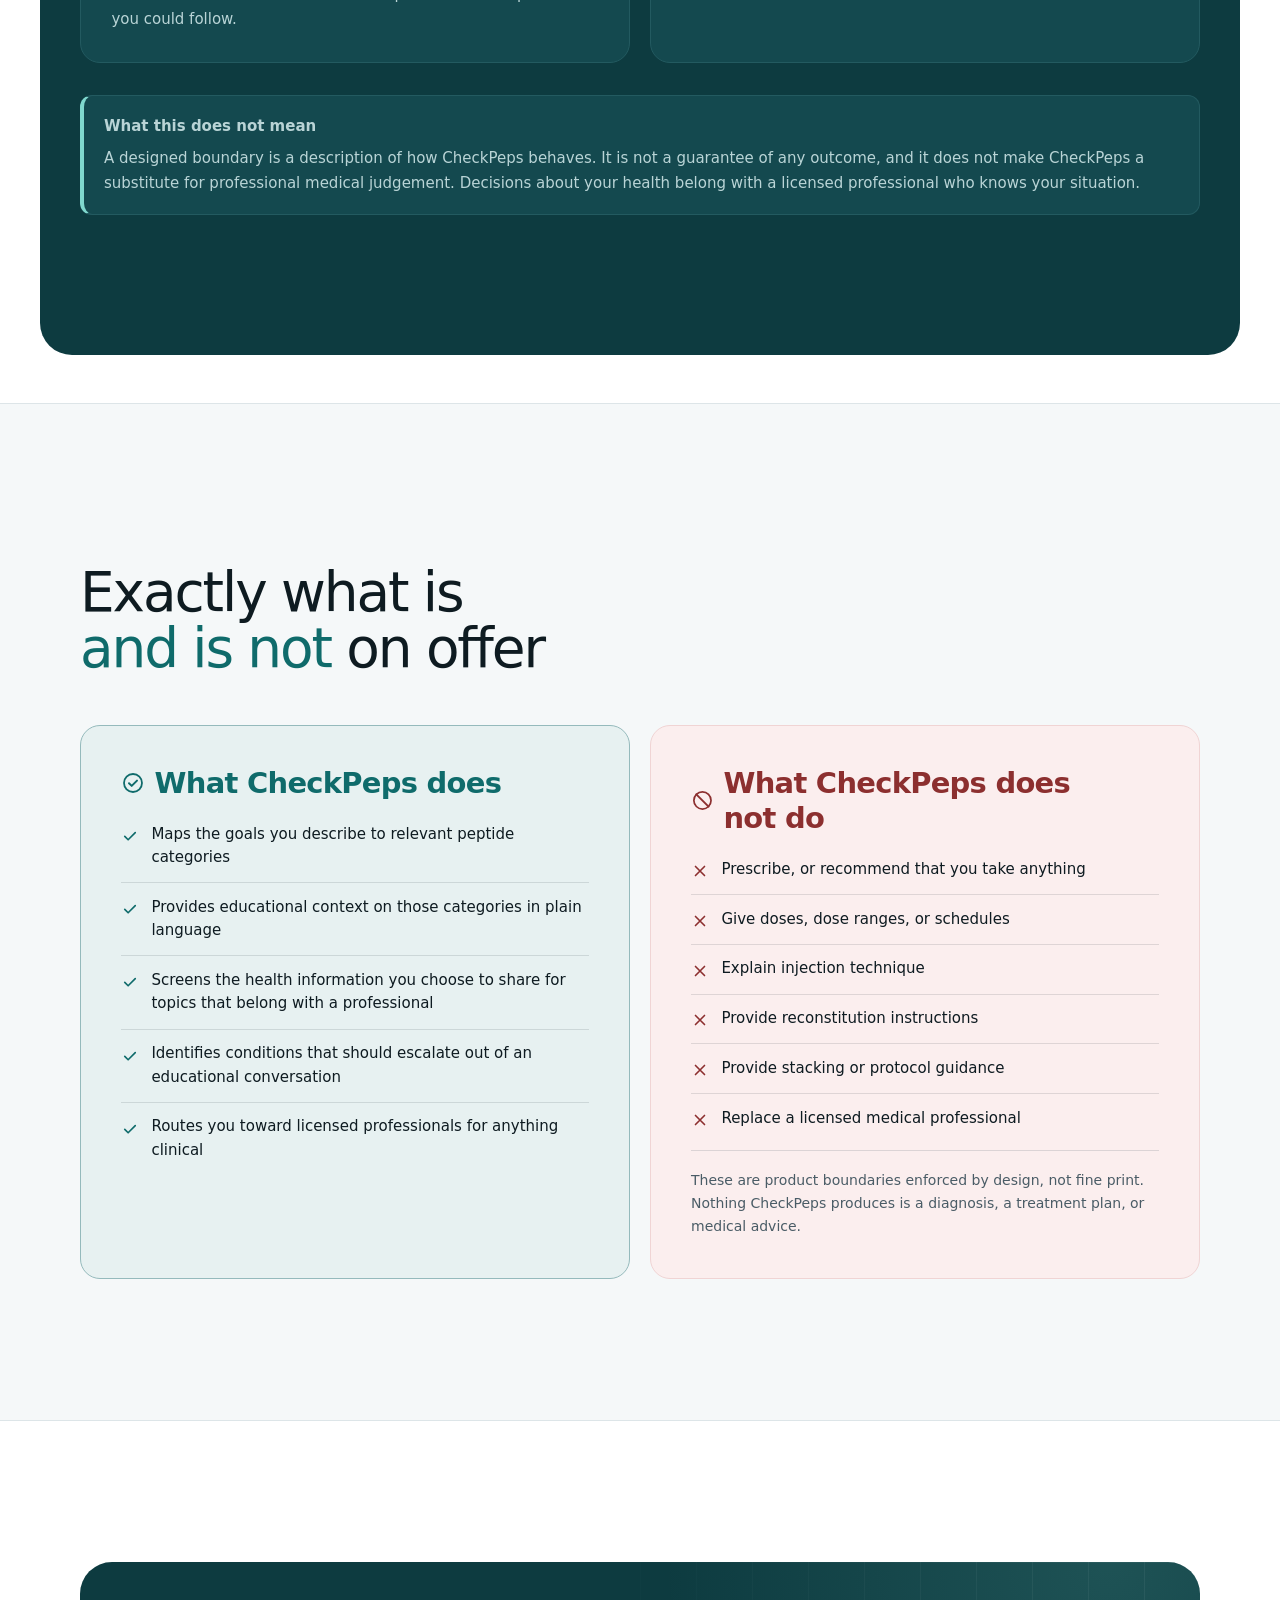
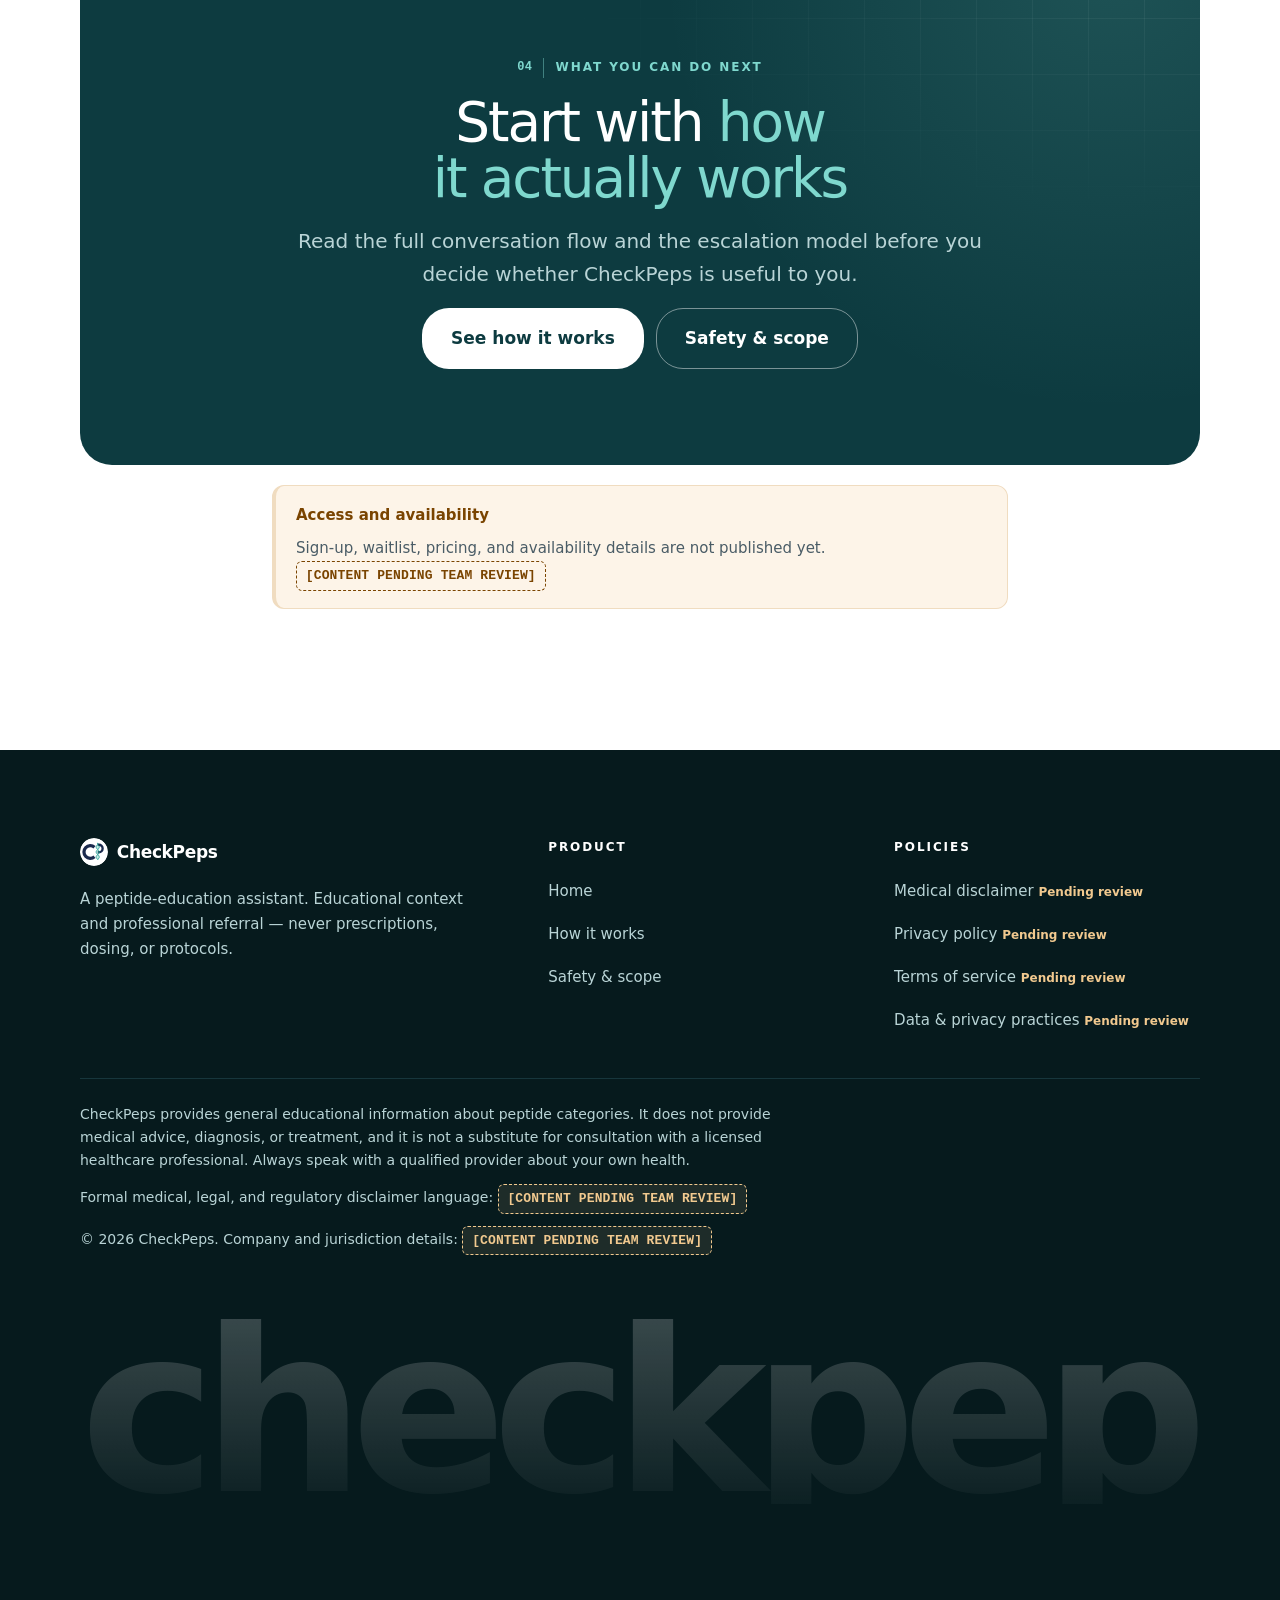
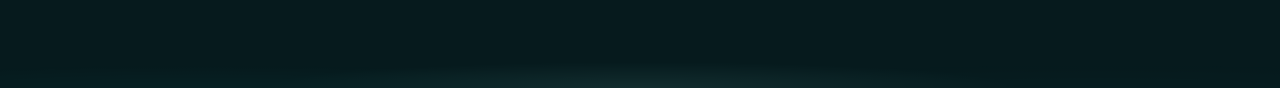
==== commit c4afdc71: "Replace the shield mark with the CP logo The new mark, a navy C and a teal DNA-helix P on a white di" ====
--- a/index.html
+++ b/index.html
@@ -58,21 +58,7 @@
     <header class="site-header">
       <div class="wrap site-header__inner">
         <a class="brand" href="/">
-          <svg width="26" height="26" viewBox="0 0 24 24" fill="none" aria-hidden="true">
-            <path
-              d="M12 2.2 20.2 6v6.1c0 4.6-3.3 8.3-8.2 9.7-4.9-1.4-8.2-5.1-8.2-9.7V6L12 2.2Z"
-              stroke="currentColor"
-              stroke-width="1.6"
-              stroke-linejoin="round"
-            />
-            <path
-              d="m8.4 12.1 2.5 2.5 4.7-4.9"
-              stroke="currentColor"
-              stroke-width="1.9"
-              stroke-linecap="round"
-              stroke-linejoin="round"
-            />
-          </svg>
+          <img class="brand__mark" src="/logo.svg" alt="" width="30" height="30" />
           CheckPeps
         </a>
 
@@ -676,21 +662,7 @@
         <div class="footer__grid">
           <div>
             <a class="brand" href="/">
-              <svg width="24" height="24" viewBox="0 0 24 24" fill="none" aria-hidden="true">
-                <path
-                  d="M12 2.2 20.2 6v6.1c0 4.6-3.3 8.3-8.2 9.7-4.9-1.4-8.2-5.1-8.2-9.7V6L12 2.2Z"
-                  stroke="currentColor"
-                  stroke-width="1.6"
-                  stroke-linejoin="round"
-                />
-                <path
-                  d="m8.4 12.1 2.5 2.5 4.7-4.9"
-                  stroke="currentColor"
-                  stroke-width="1.9"
-                  stroke-linecap="round"
-                  stroke-linejoin="round"
-                />
-              </svg>
+              <img class="brand__mark" src="/logo.svg" alt="" width="28" height="28" />
               CheckPeps
             </a>
             <p class="footer__blurb">
--- a/styles.css
+++ b/styles.css
@@ -614,7 +614,12 @@
 
 .brand:hover { color: var(--text); }
 
-.brand svg { flex: none; }
+.brand svg,
+.brand__mark { flex: none; }
+
+/* The CP mark carries its own white disc, so it reads on the deep header and
+   footer and on light surfaces alike. */
+.brand__mark { display: block; border-radius: 50%; }
 
 .nav__list {
   display: flex;
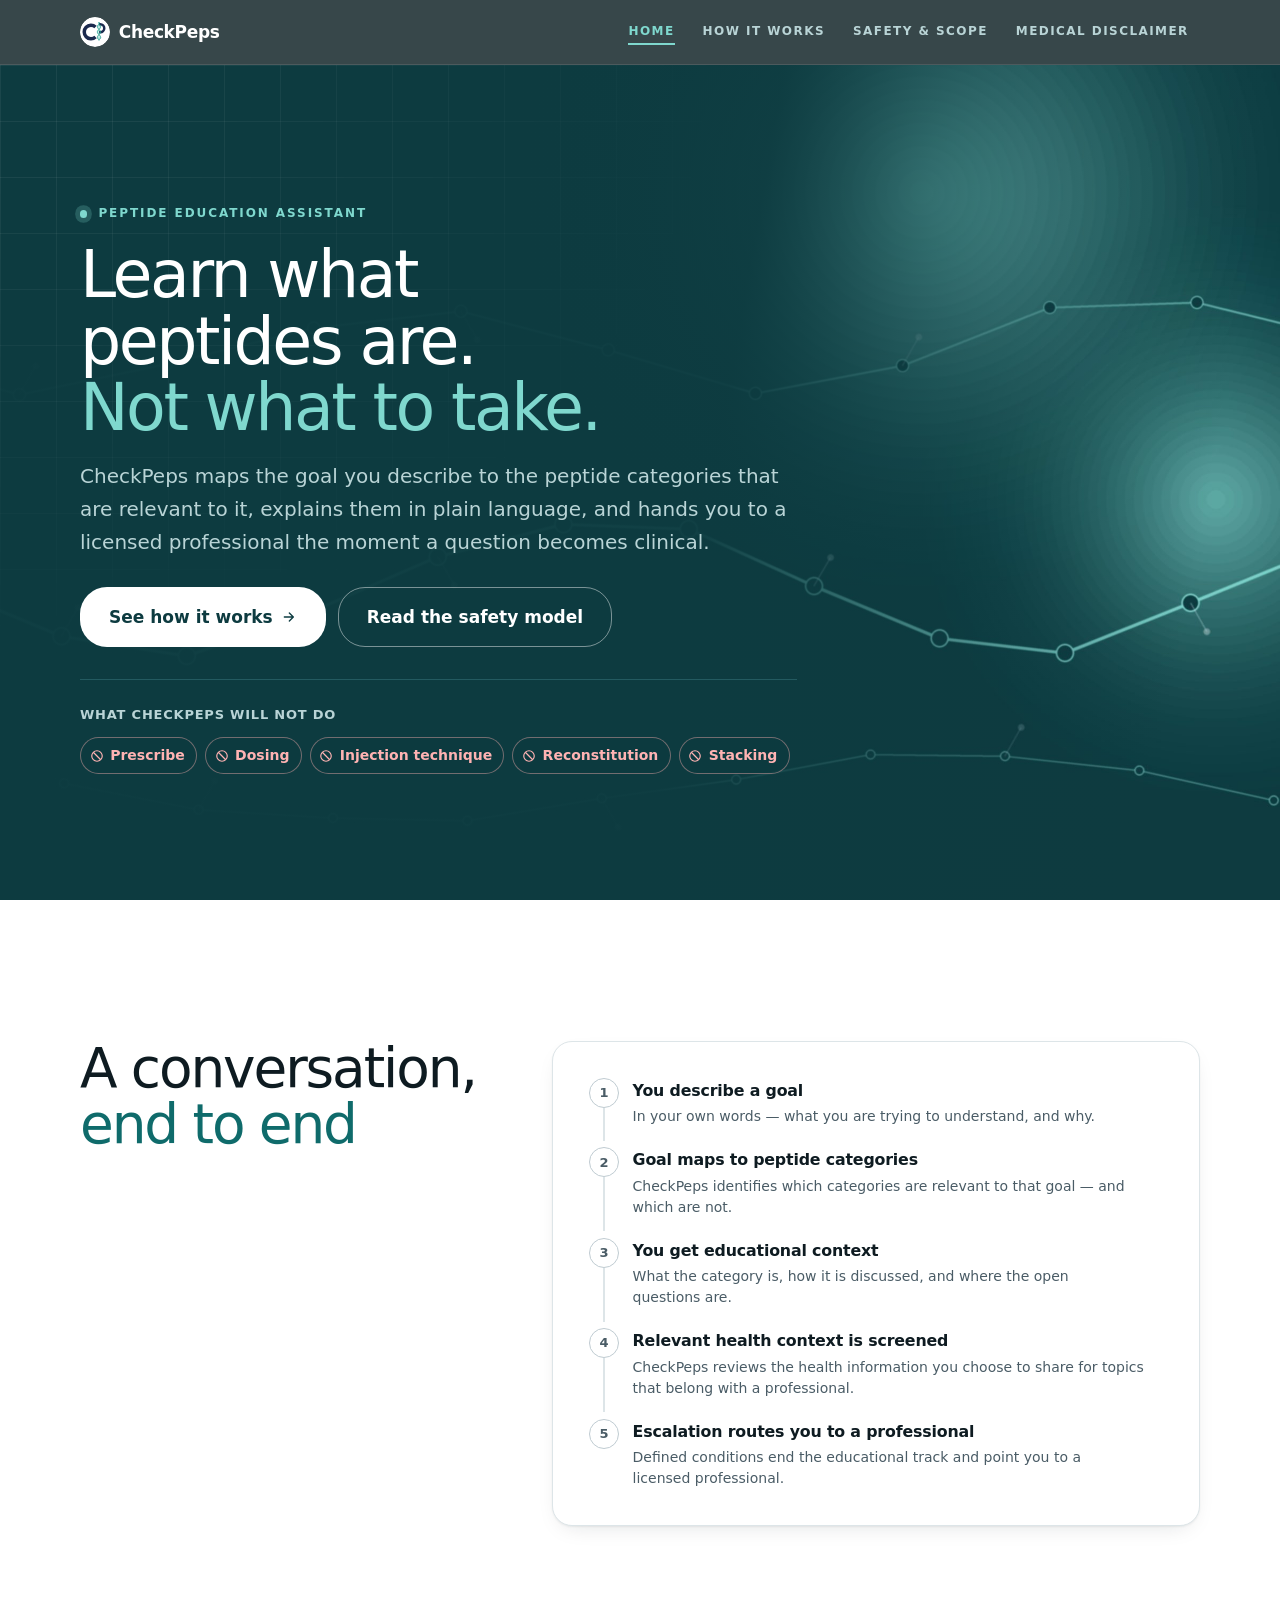
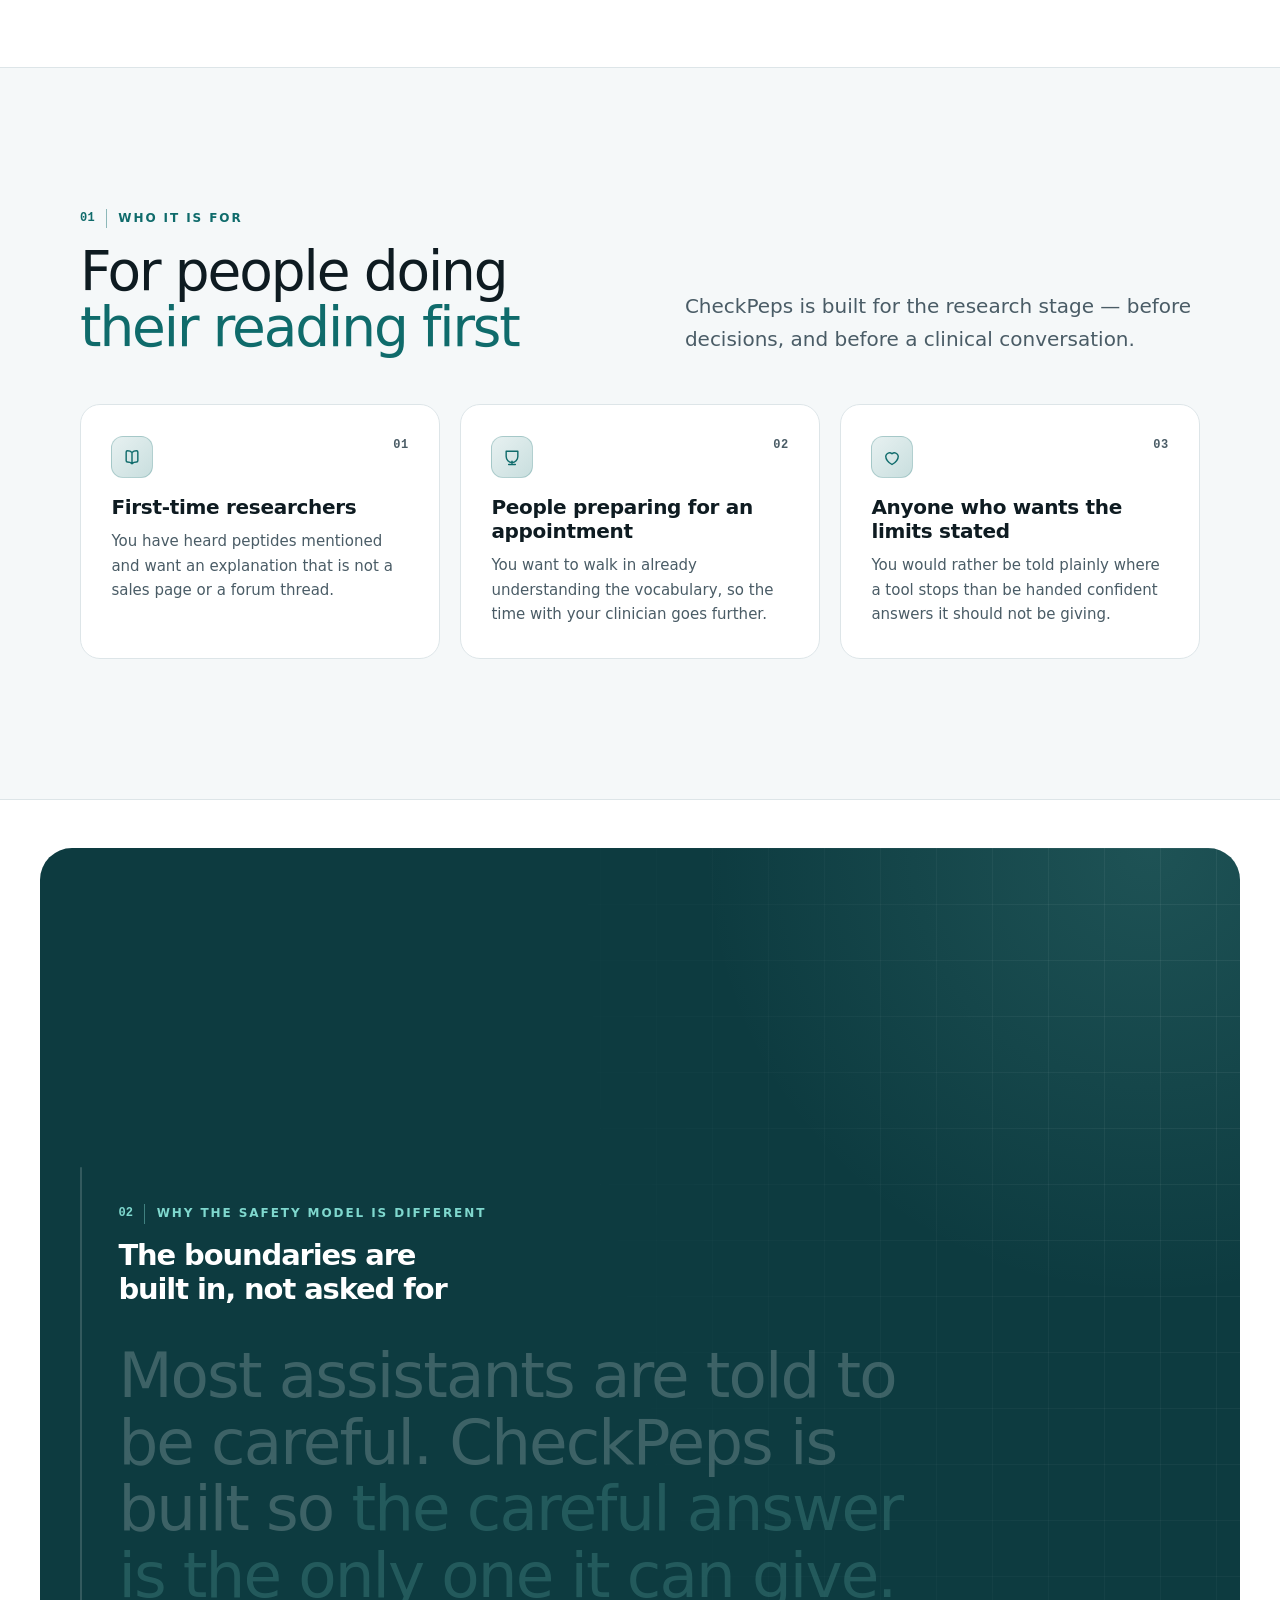
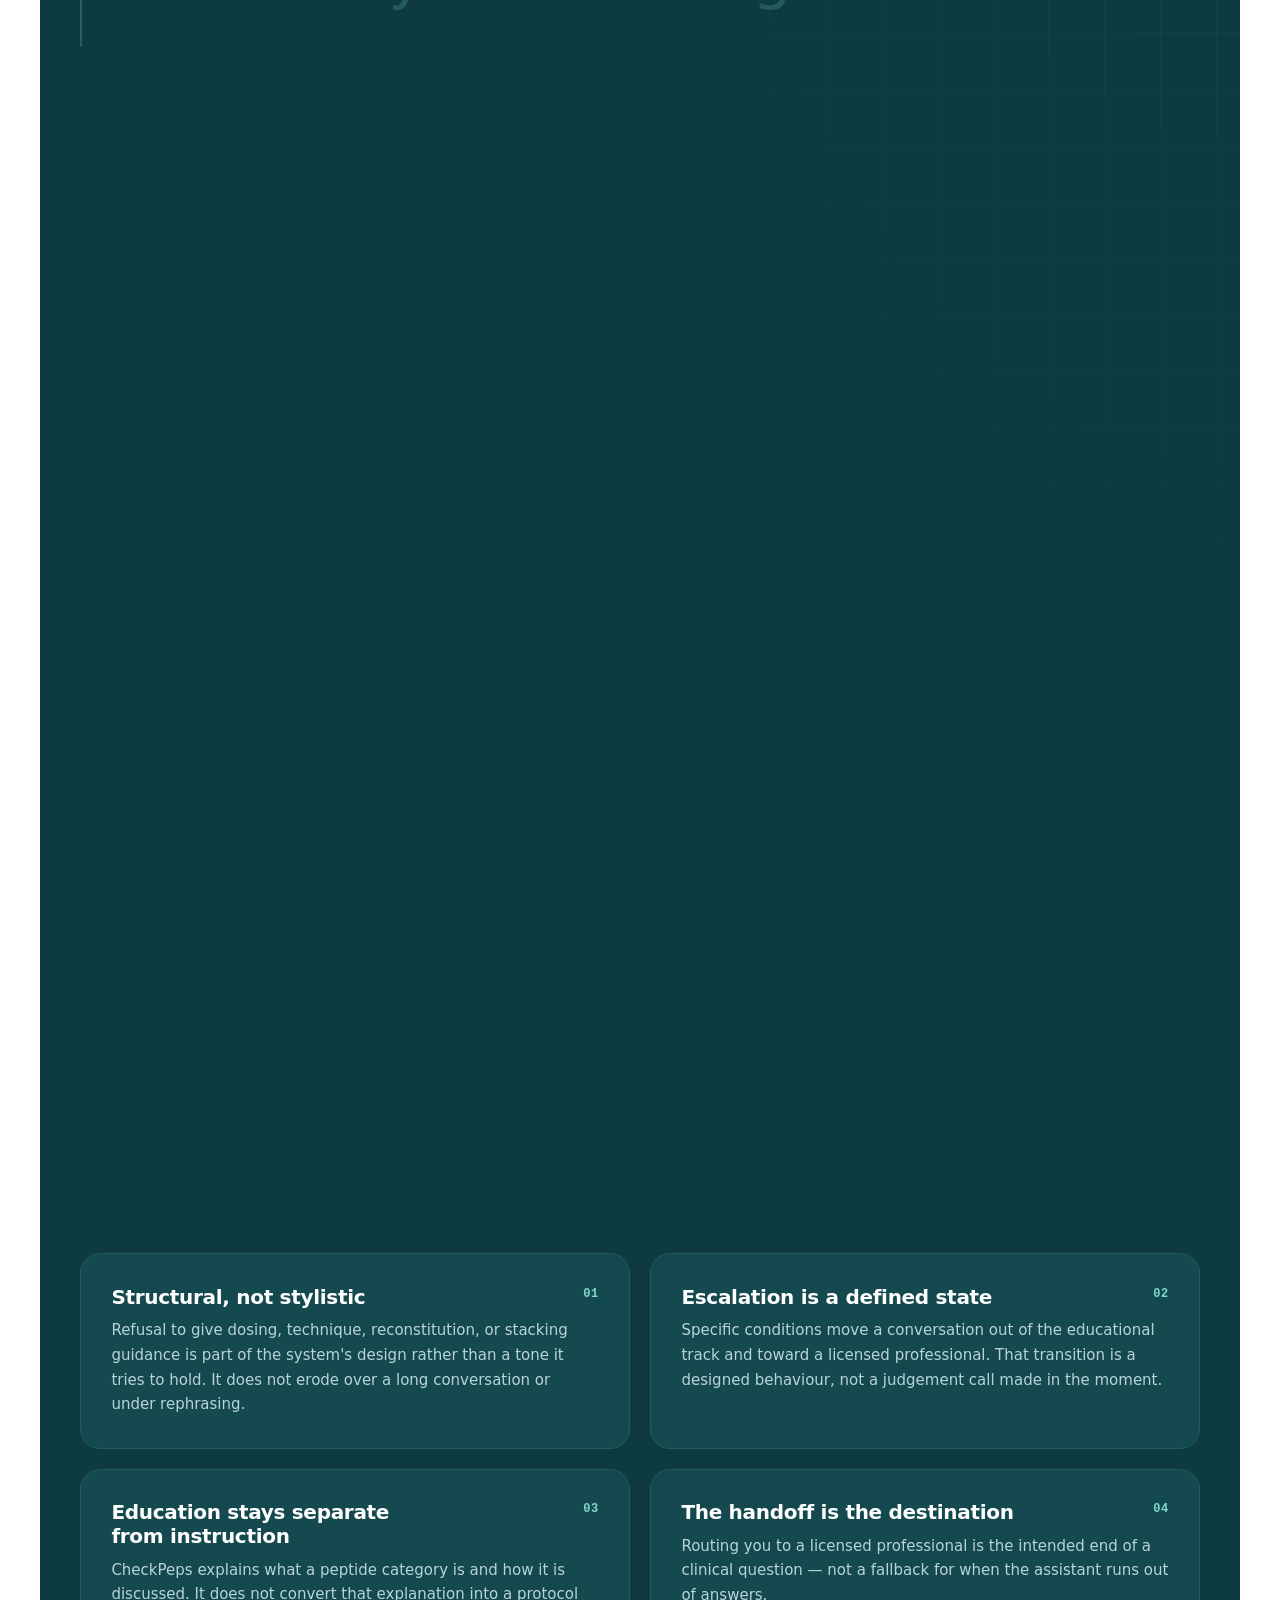
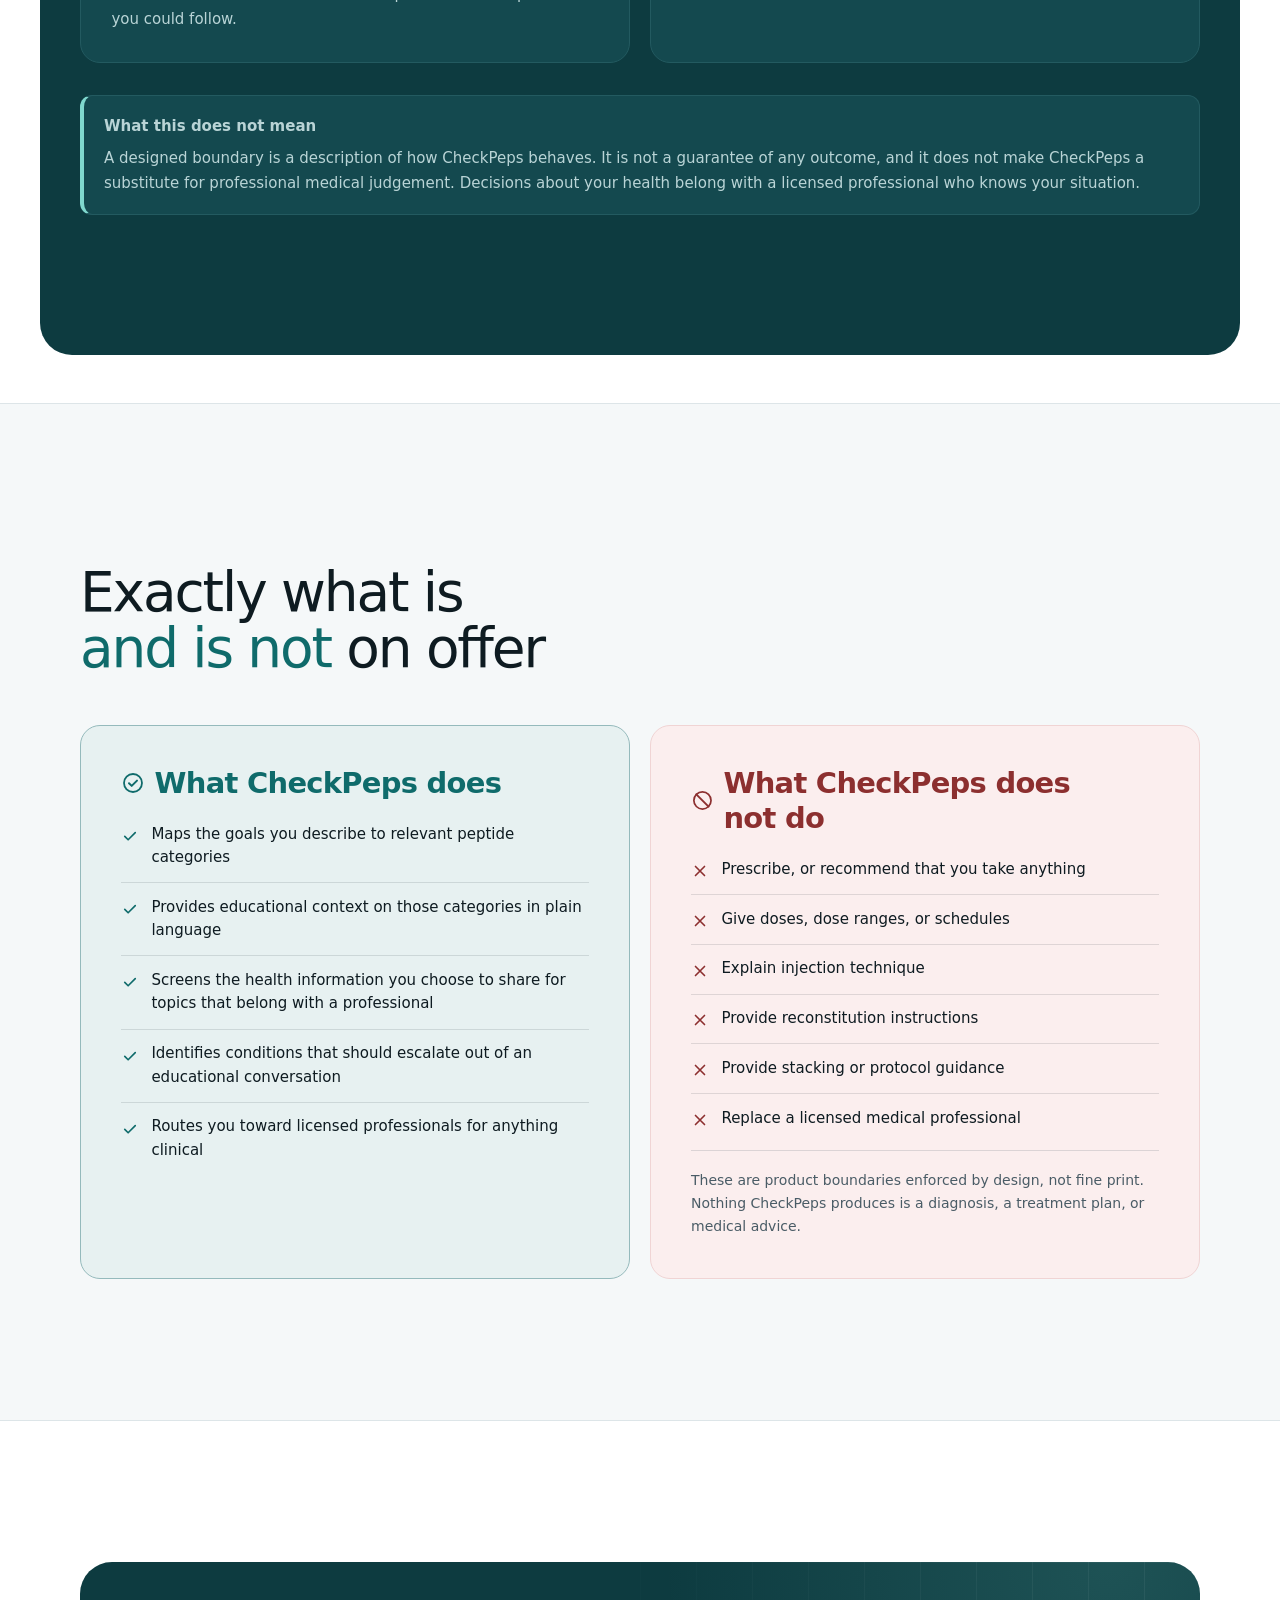
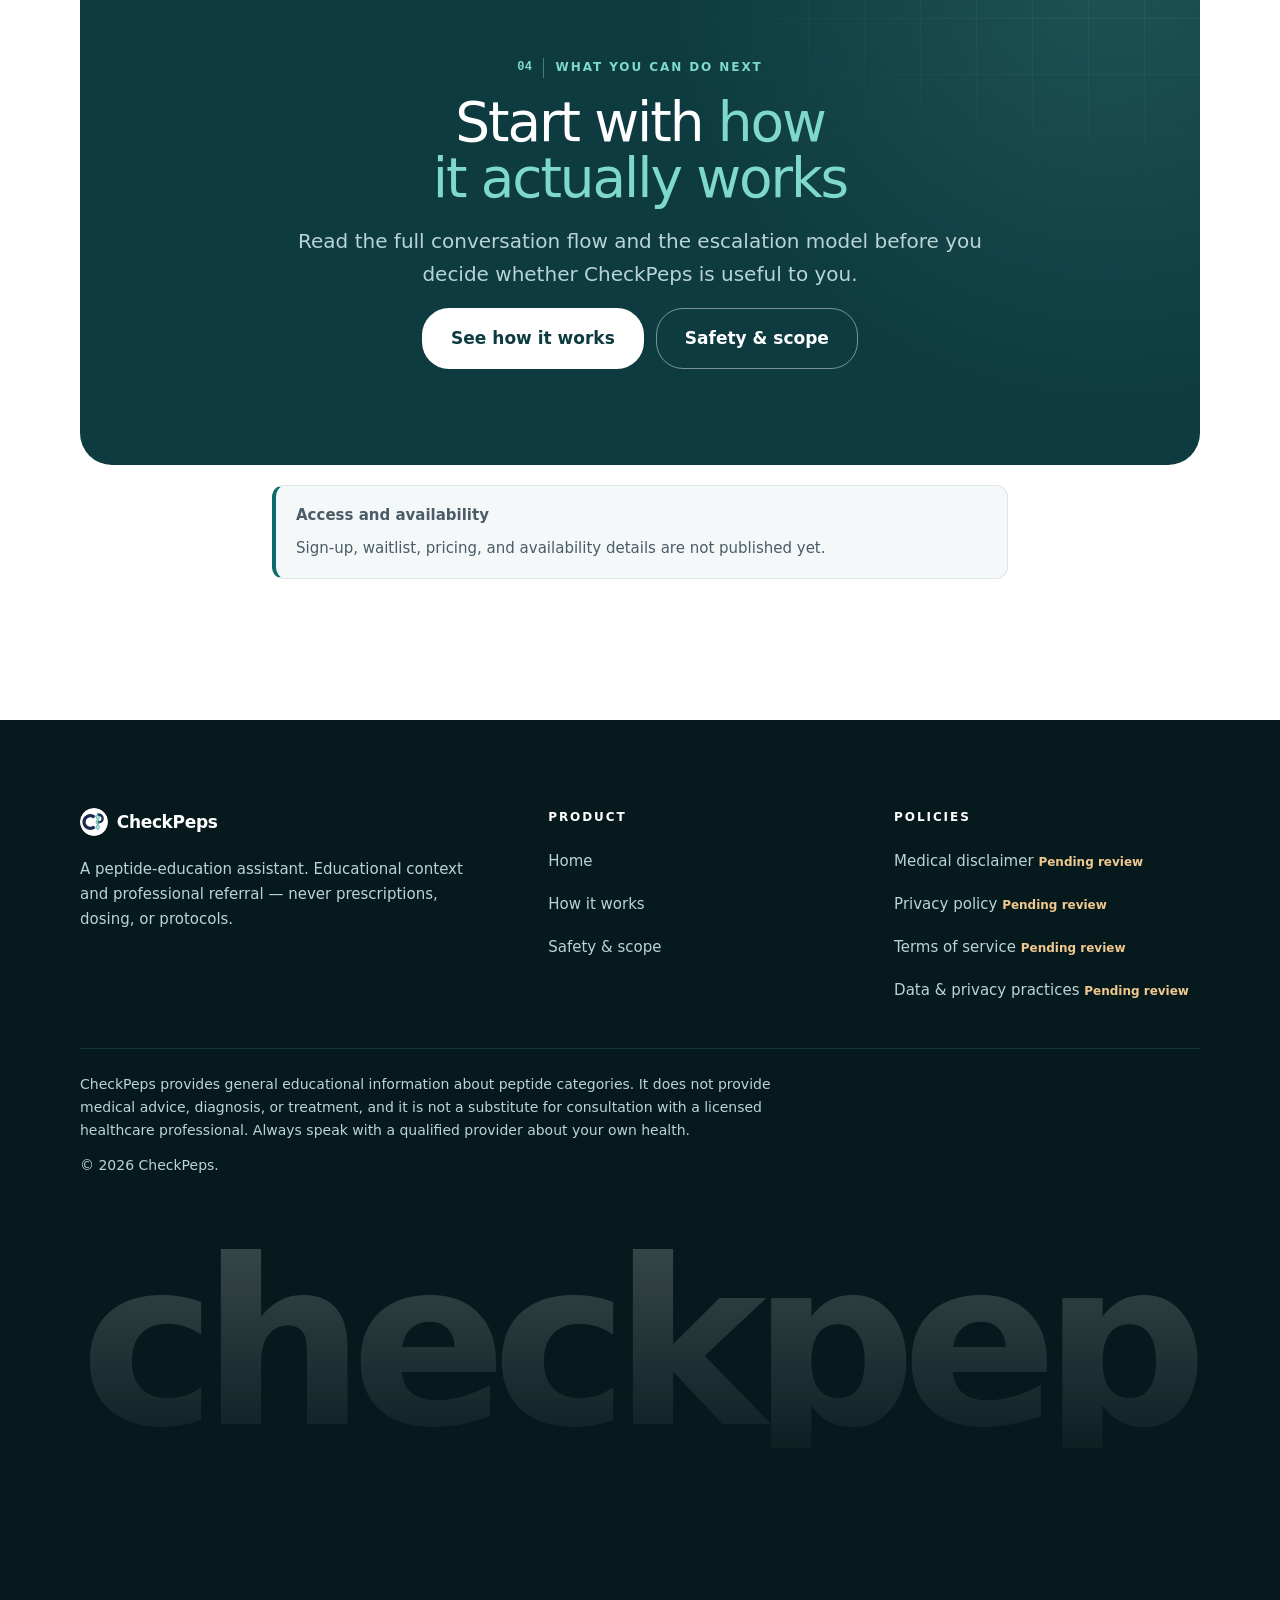
==== commit 1e096682: "Remove the [CONTENT PENDING TEAM REVIEW] placeholders Twelve of them were showing on the live site: " ====
--- a/index.html
+++ b/index.html
@@ -646,11 +646,10 @@
               </div>
             </div>
           </div>
-          <div class="callout callout--pending">
+          <div class="callout">
             <p class="callout__title">Access and availability</p>
             <p>
               Sign-up, waitlist, pricing, and availability details are not published yet.
-              <span class="pending-tag">[CONTENT PENDING TEAM REVIEW]</span>
             </p>
           </div>
         </div>
@@ -710,11 +709,7 @@
             substitute for consultation with a licensed healthcare professional. Always
             speak with a qualified provider about your own health.
           </p>
-          <p class="footer__disclaimer">
-            Formal medical, legal, and regulatory disclaimer language:
-            <span class="pending-tag">[CONTENT PENDING TEAM REVIEW]</span>
-          </p>
-          <p>&copy; 2026 CheckPeps. Company and jurisdiction details: <span class="pending-tag">[CONTENT PENDING TEAM REVIEW]</span></p>
+          <p>&copy; 2026 CheckPeps.</p>
         </div>
       </div>
     </footer>
--- a/styles.css
+++ b/styles.css
@@ -1447,17 +1447,31 @@
 }
 
 /* Decorative, so it is generated content with an empty alternative rather than
-   a node in eight copies of the footer markup. Clipped to its box, so a wide
-   fallback font can never push the page sideways. */
+   a node in eight copies of the footer markup. Clipped horizontally, so a wide
+   fallback font can never push the page sideways.
+
+   The line box stays shorter than the letters on purpose, to keep the footer
+   tight. `clip` plus a clip margin lets the ascenders and the tails of the p's
+   show anyway; with plain `overflow: hidden` and a 0.8 line box they were
+   sliced flat, which is what a laptop-width footer made obvious. */
+.site-footer .wrap { container-type: inline-size; }
+
 .site-footer .wrap::after {
   content: "checkpeps" / "";
   display: block;
   overflow: hidden;
+  overflow: clip;
+  overflow-clip-margin: 0.25em;
   margin-top: clamp(2.5rem, 6vw, 4rem);
   font-family: var(--font-display);
-  font-size: clamp(3.5rem, 18vw, 16.5rem);
+  /* Viewport width is the wrong ruler once the wrap stops growing: past about
+     1500px the word ran wider than its box and the last letter was cut off.
+     The second rule measures the wrap itself and leaves room for fonts wider
+     than the house one; the first is the fallback where cqw is unsupported. */
+  font-size: clamp(3.5rem, 18vw, 16rem);
+  font-size: clamp(3.5rem, min(18vw, 21.5cqw), 16rem);
   font-weight: 600;
-  line-height: 0.8;
+  line-height: 0.9;
   letter-spacing: -0.065em;
   text-align: center;
   white-space: nowrap;
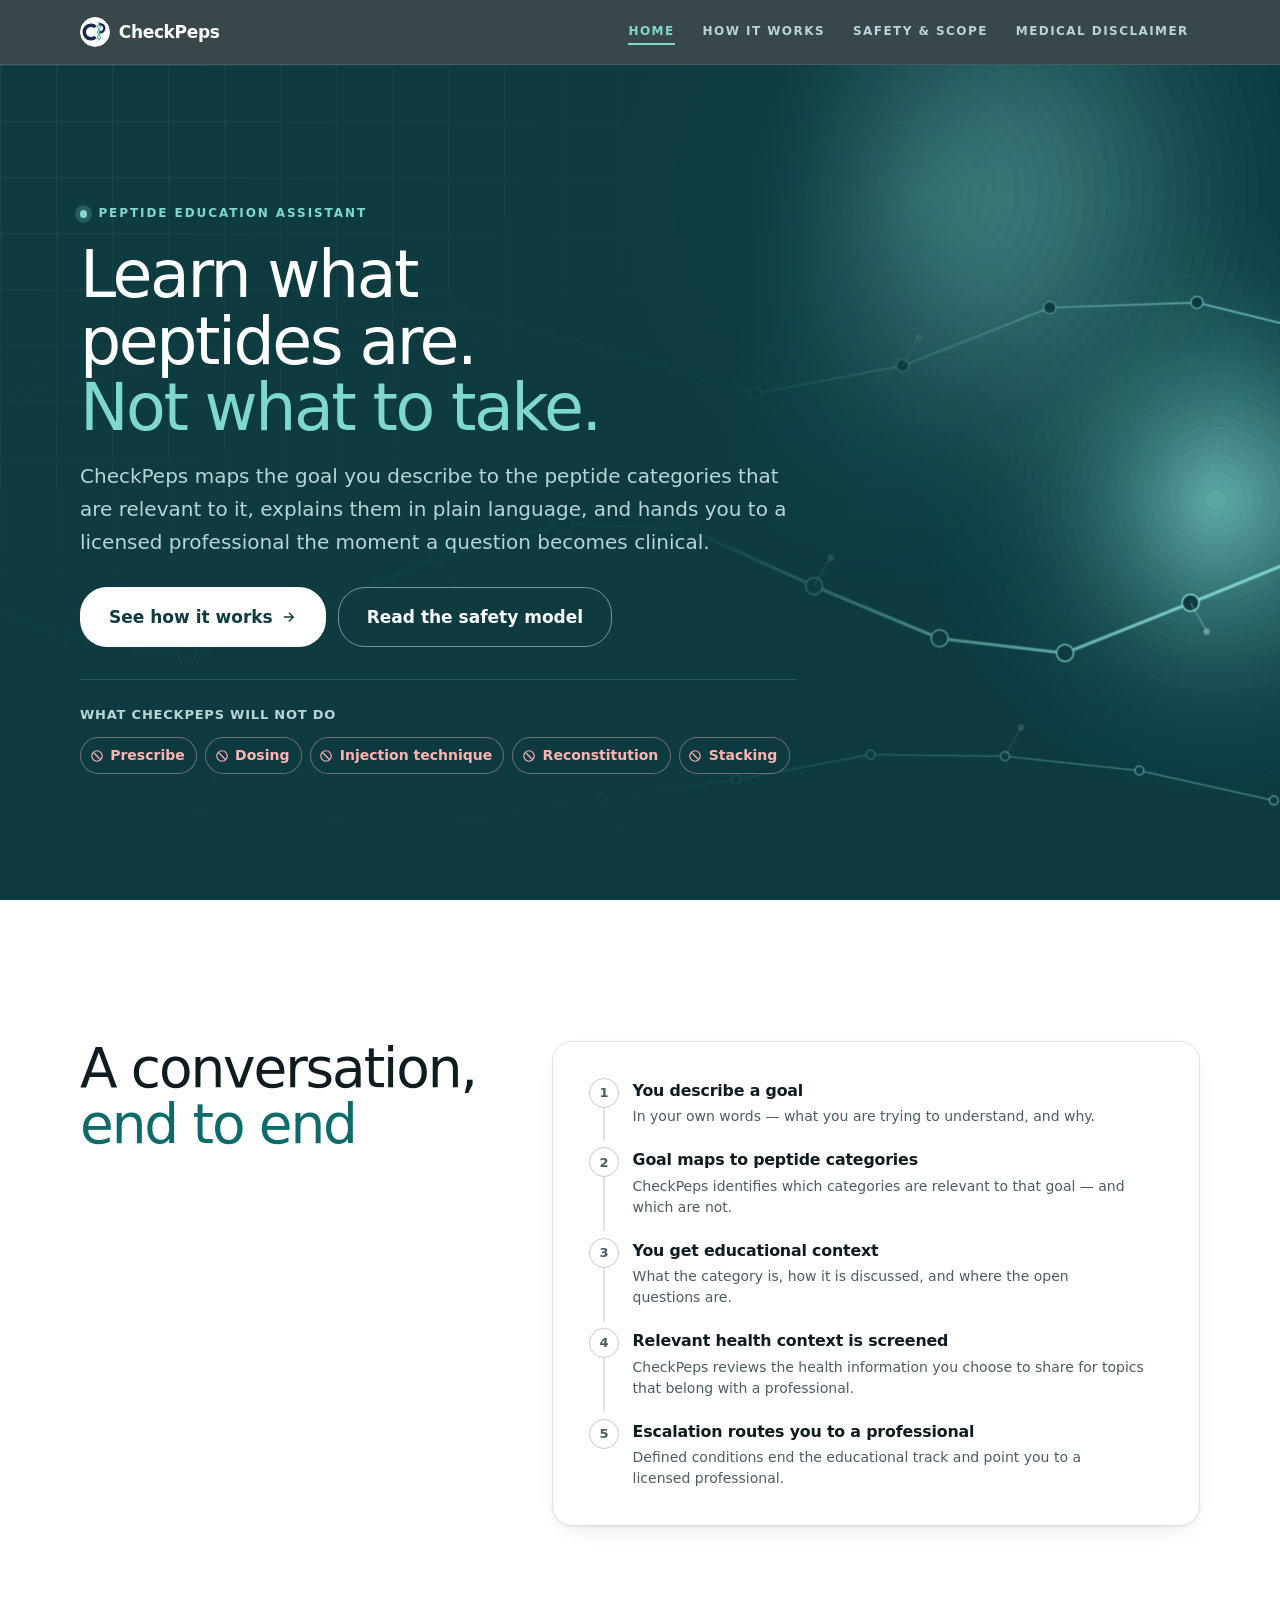
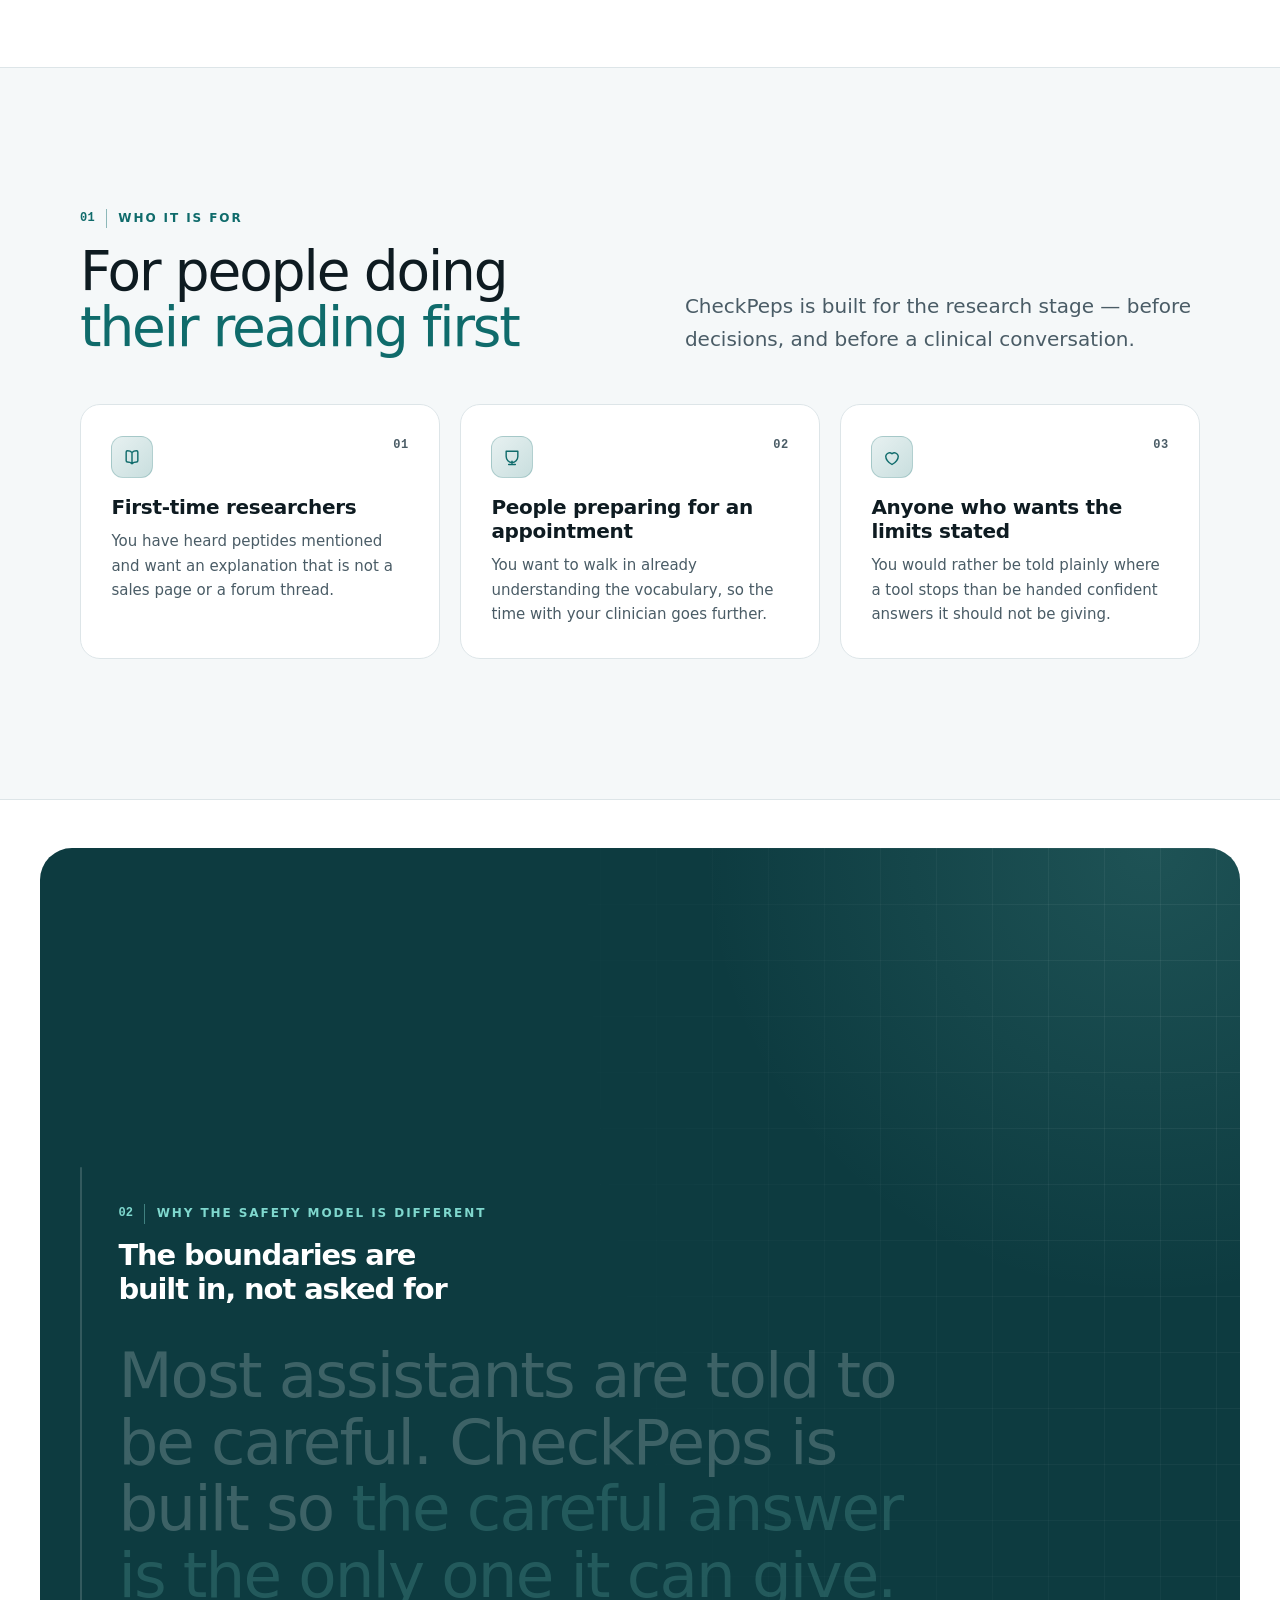
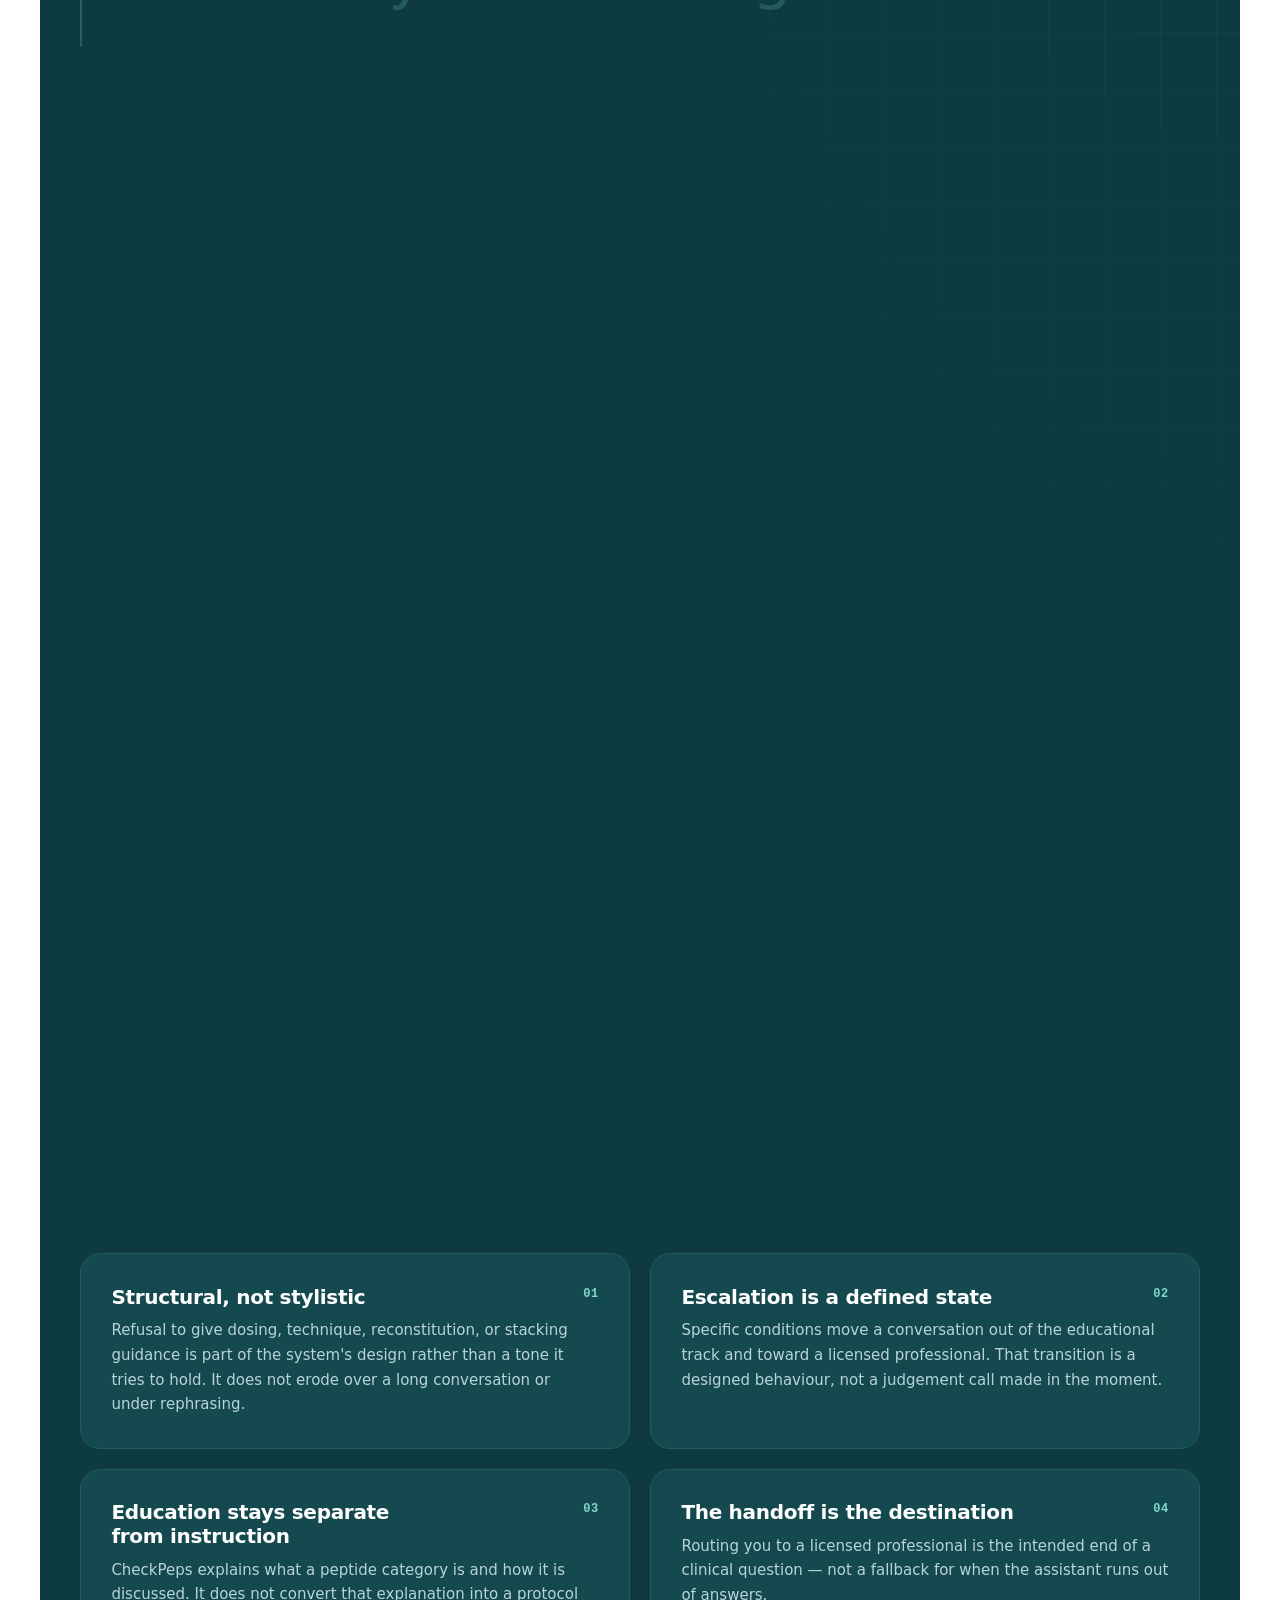
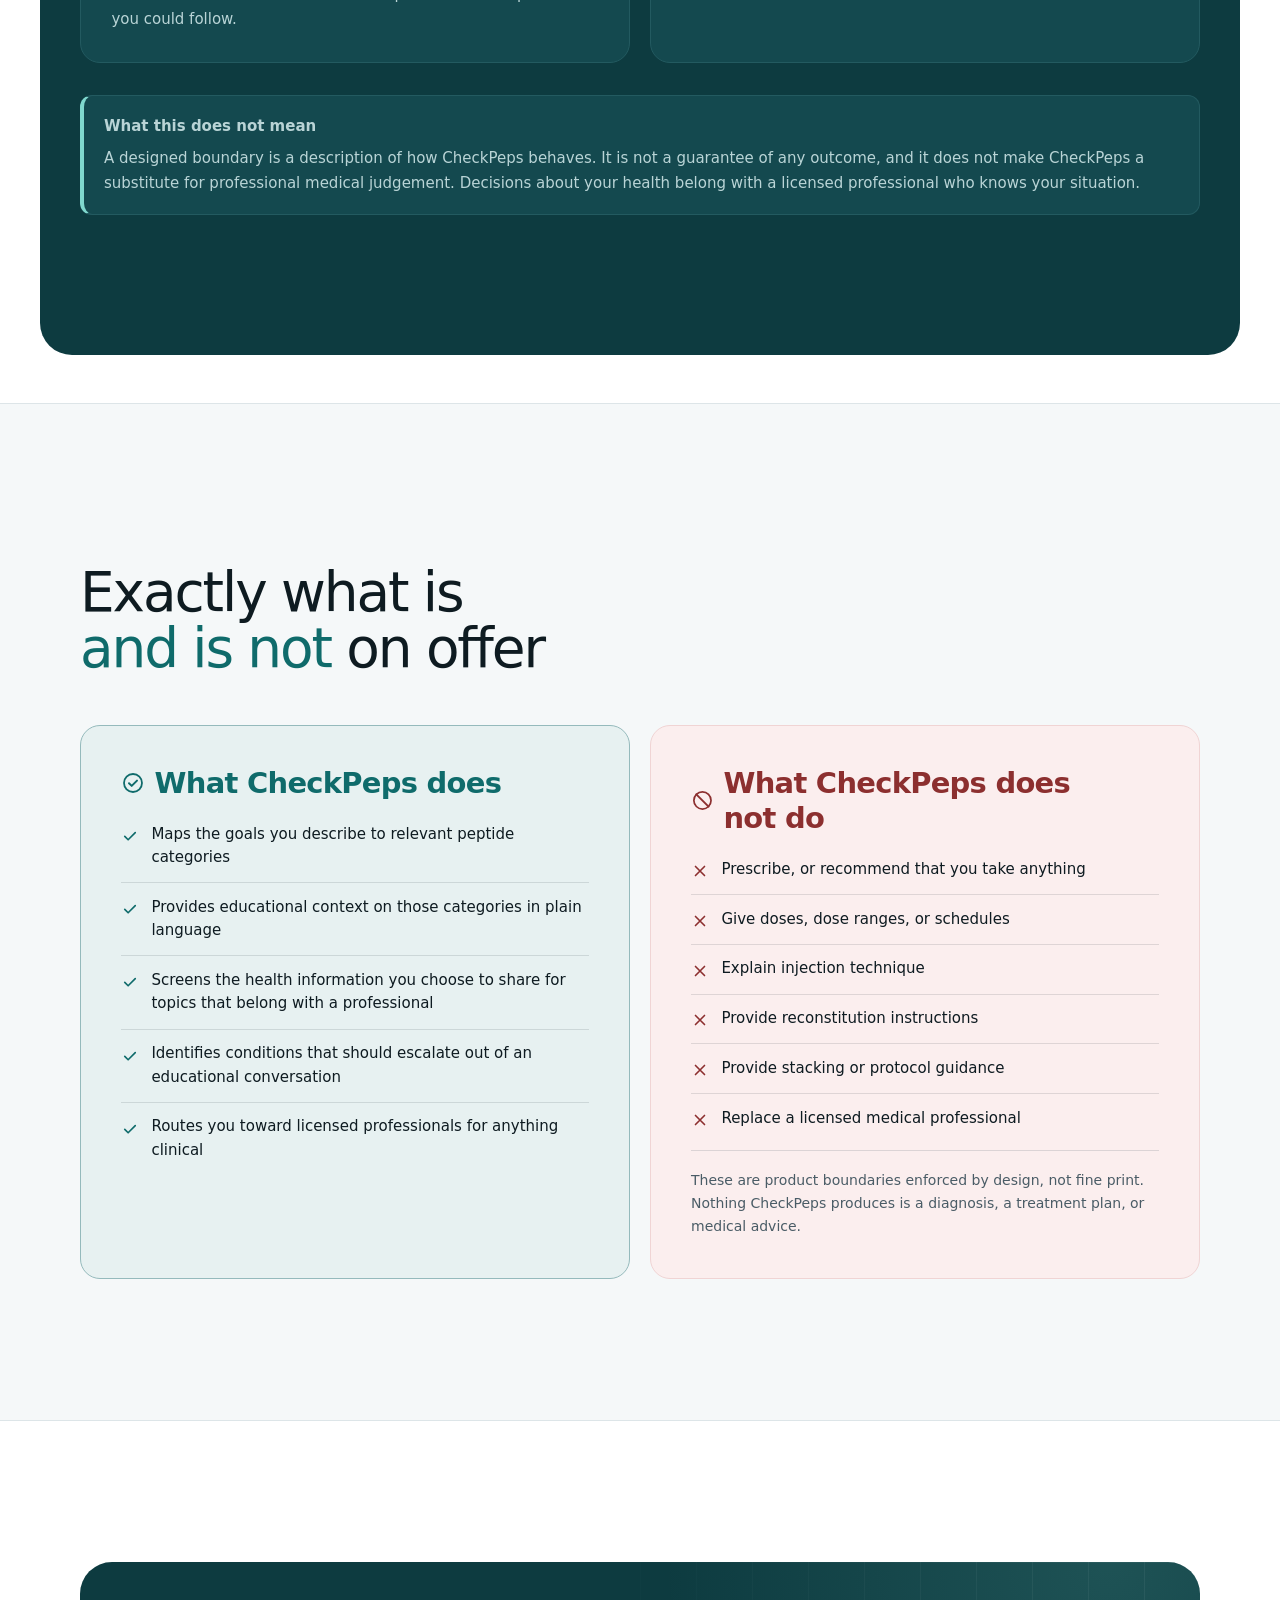
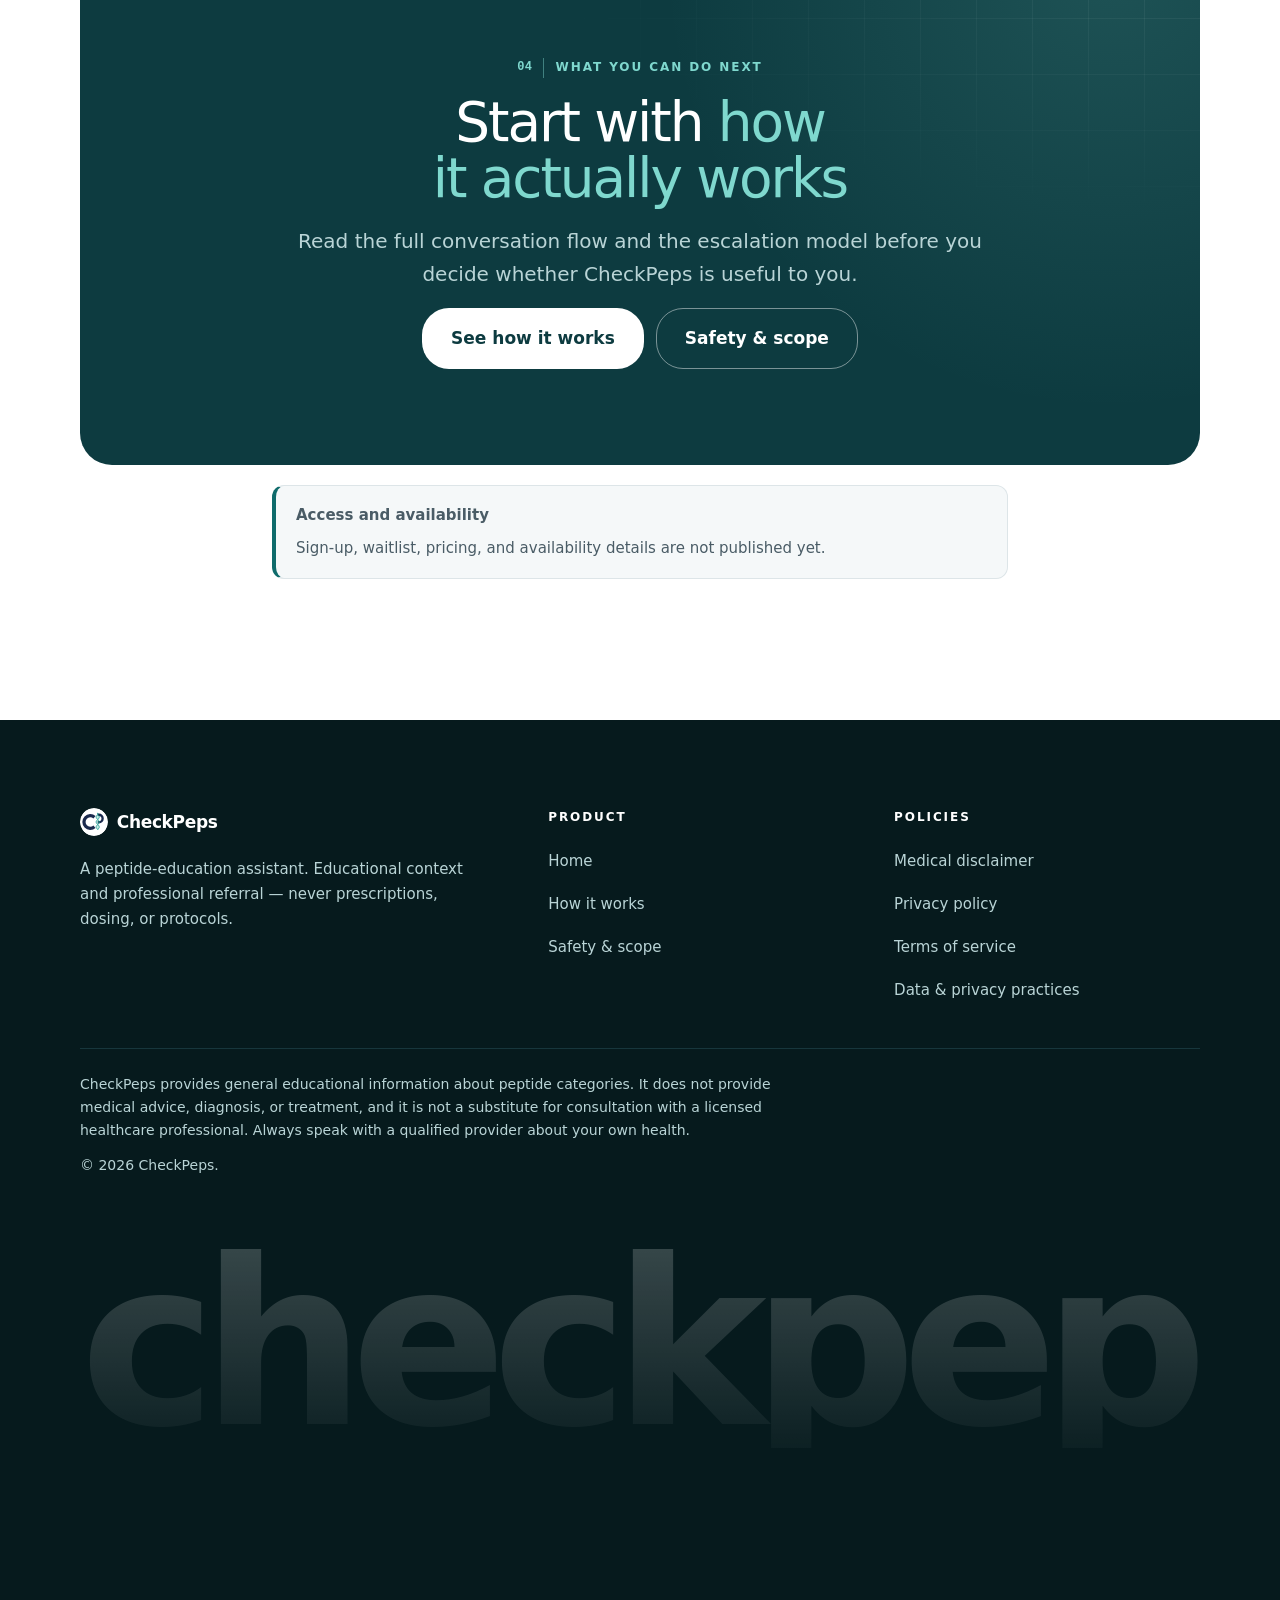
==== commit 13ff653e: "Drop the pending-review labels from the site chrome The footer carried a "Pending review" chip besid" ====
--- a/index.html
+++ b/index.html
@@ -684,19 +684,15 @@
             <ul class="footer__list">
               <li>
                 <a href="/medical-disclaimer.html">Medical disclaimer</a>
-                <span class="footer__pending">Pending review</span>
               </li>
               <li>
                 <a href="/privacy.html">Privacy policy</a>
-                <span class="footer__pending">Pending review</span>
               </li>
               <li>
                 <a href="/terms.html">Terms of service</a>
-                <span class="footer__pending">Pending review</span>
               </li>
               <li>
                 <a href="/data-practices.html">Data &amp; privacy practices</a>
-                <span class="footer__pending">Pending review</span>
               </li>
             </ul>
           </nav>
--- a/styles.css
+++ b/styles.css
@@ -1543,13 +1543,6 @@
   background-size: 100% 1px;
 }
 
-.footer__pending {
-  font-size: 0.75rem;
-  color: var(--flag-on-deep);
-  font-weight: 600;
-  white-space: nowrap;
-}
-
 .footer__bottom {
   margin-top: 2.5rem;
   padding-top: 1.5rem;
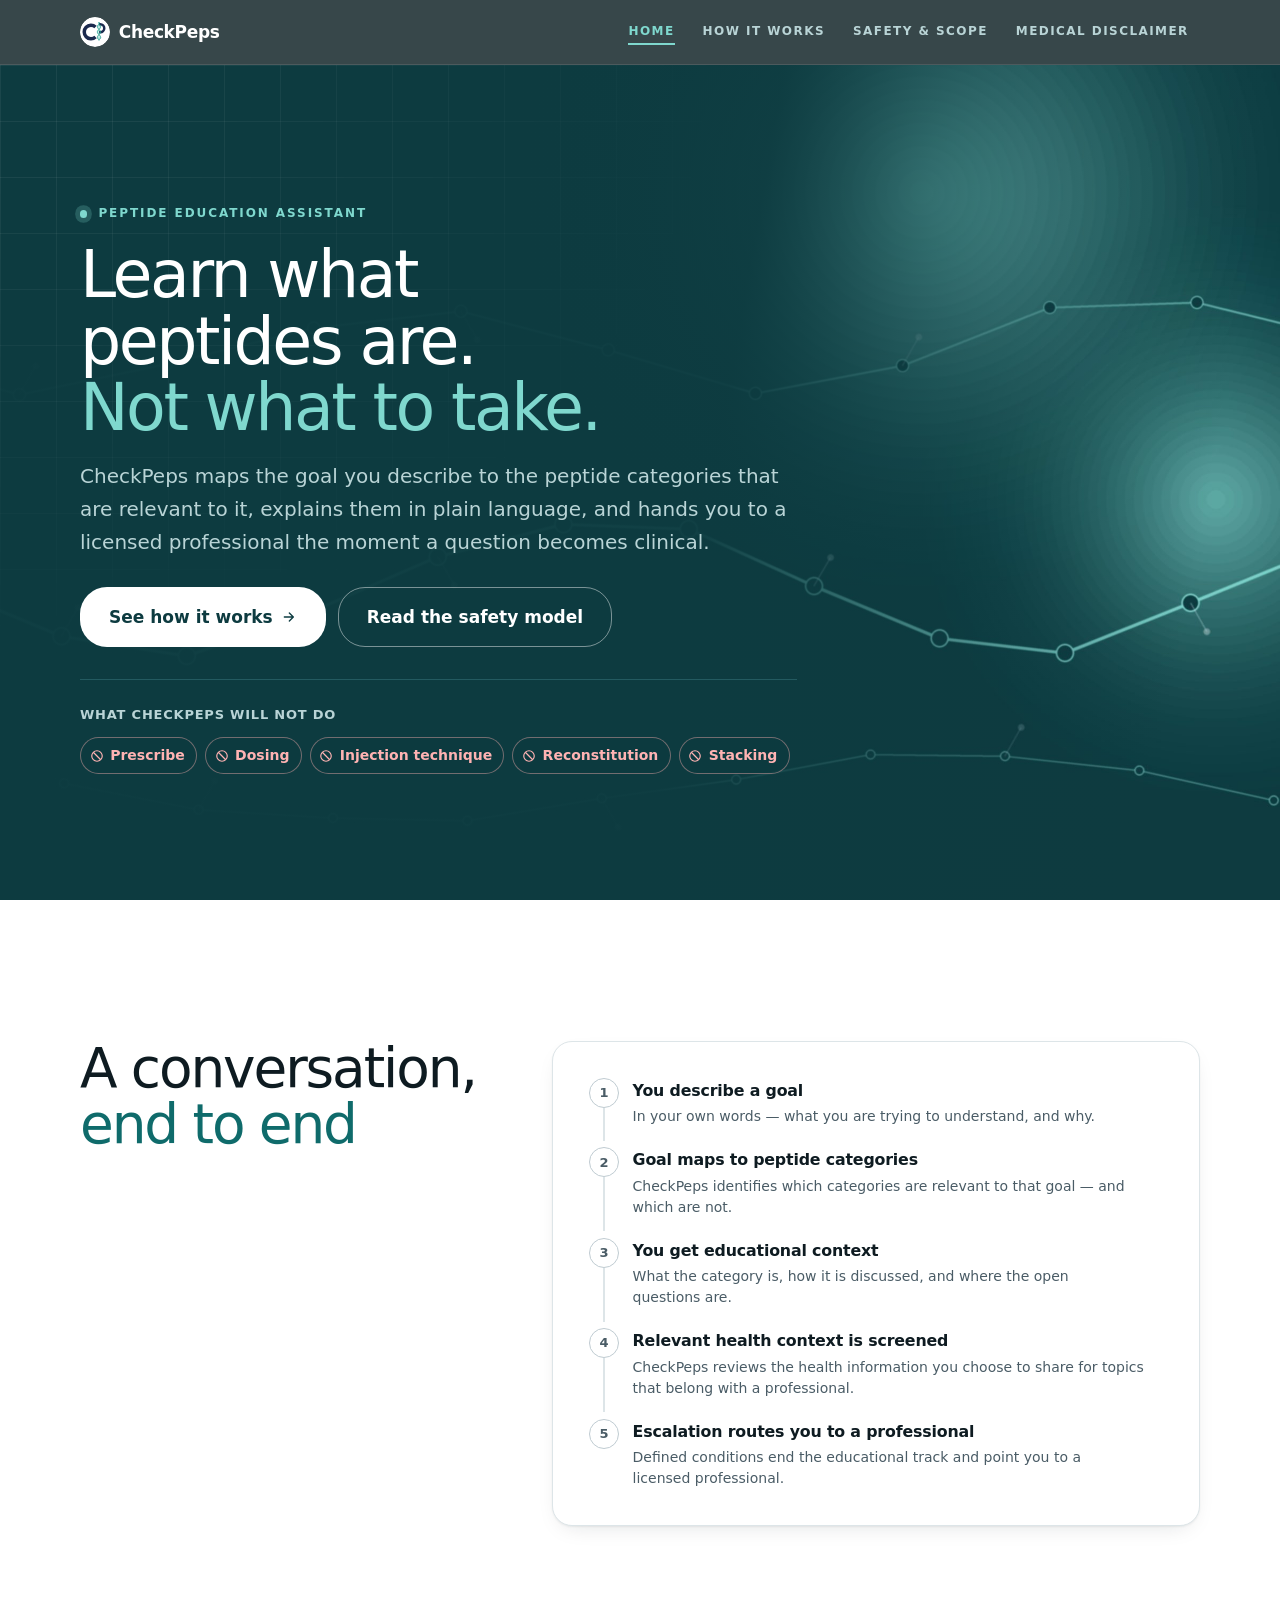
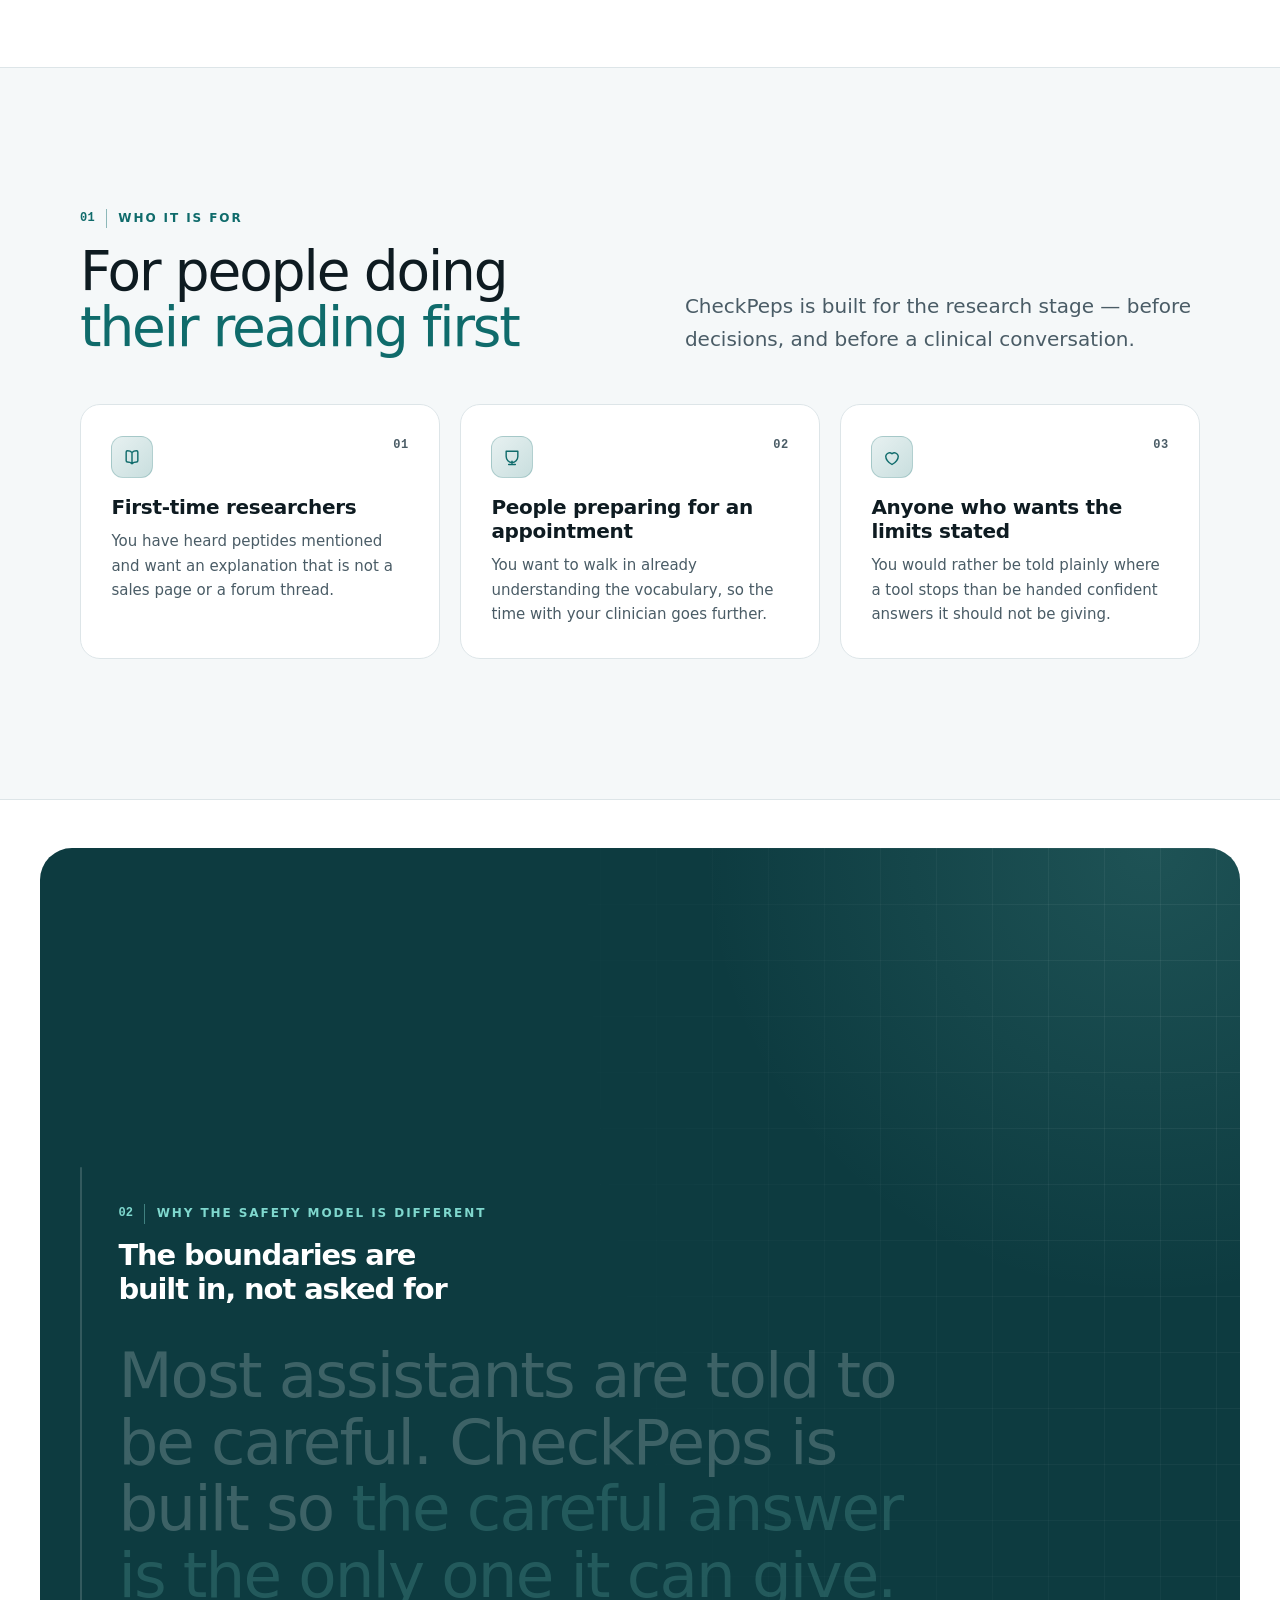
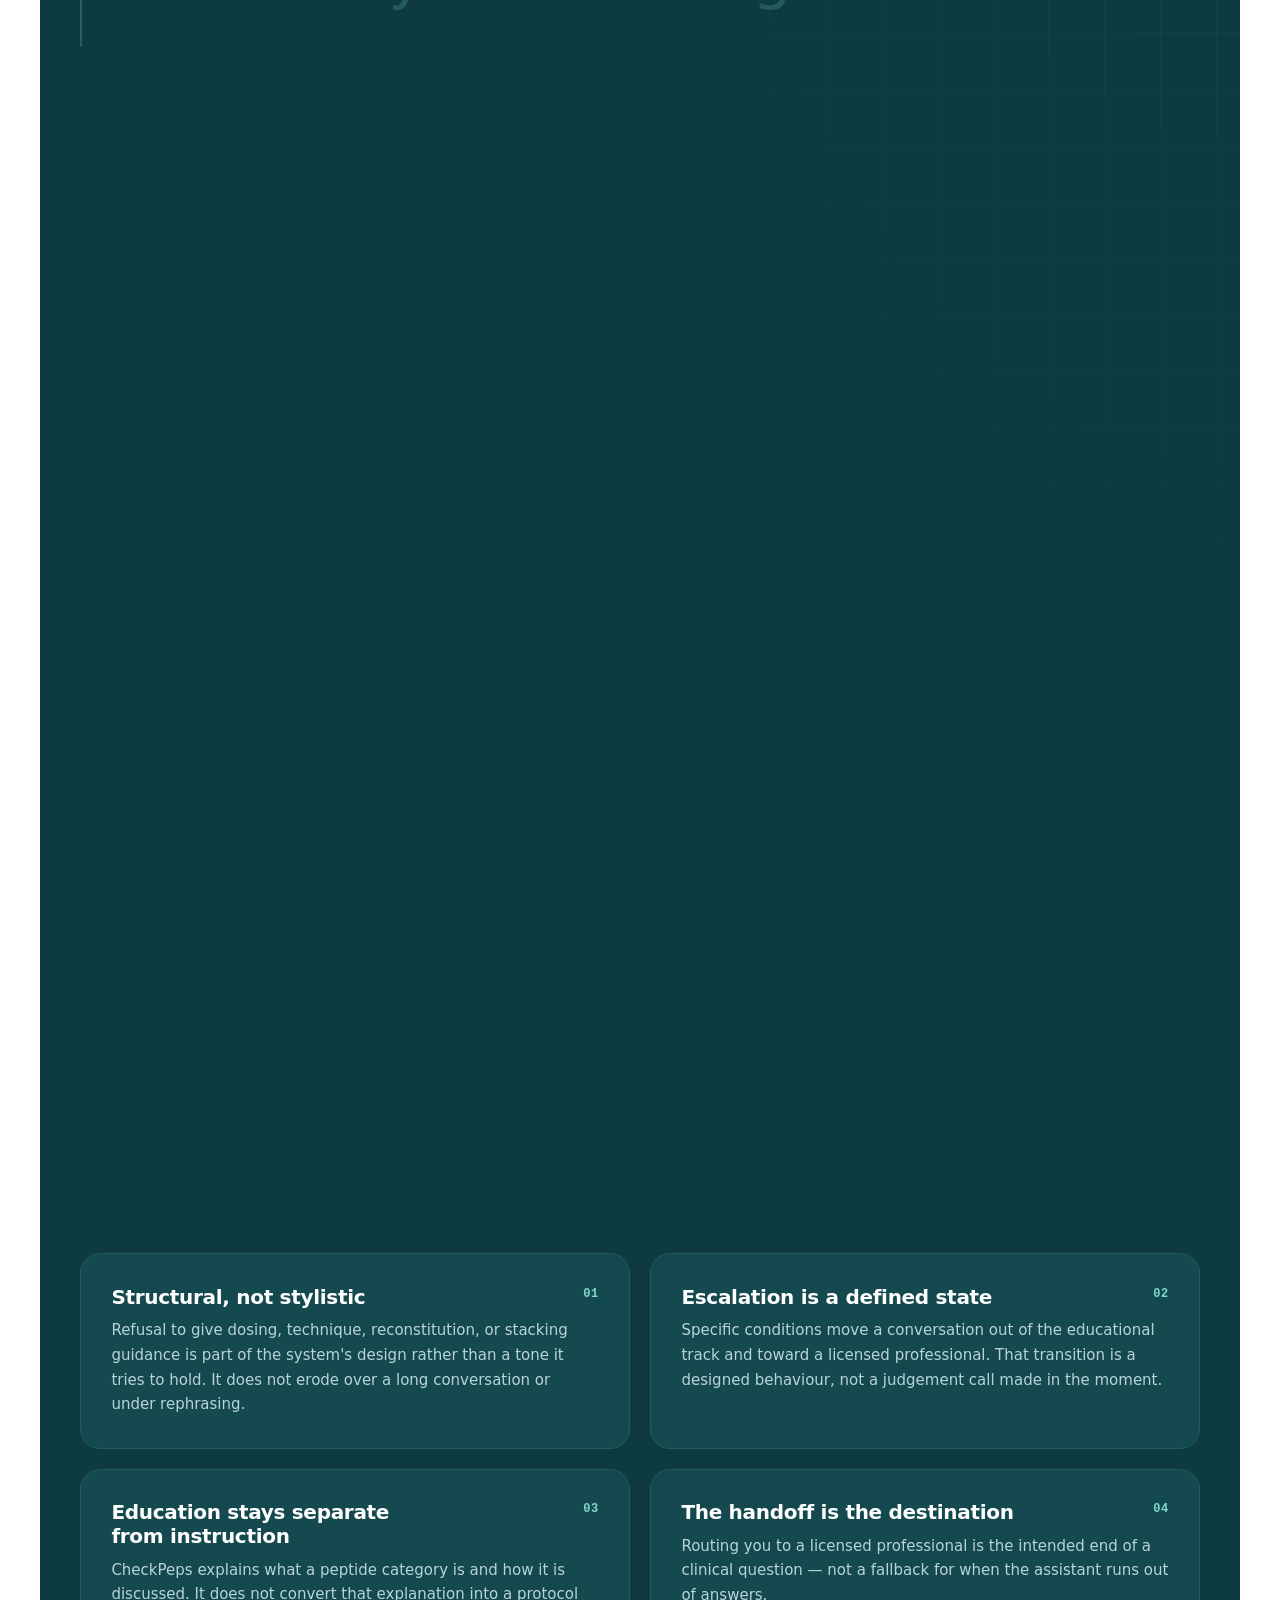
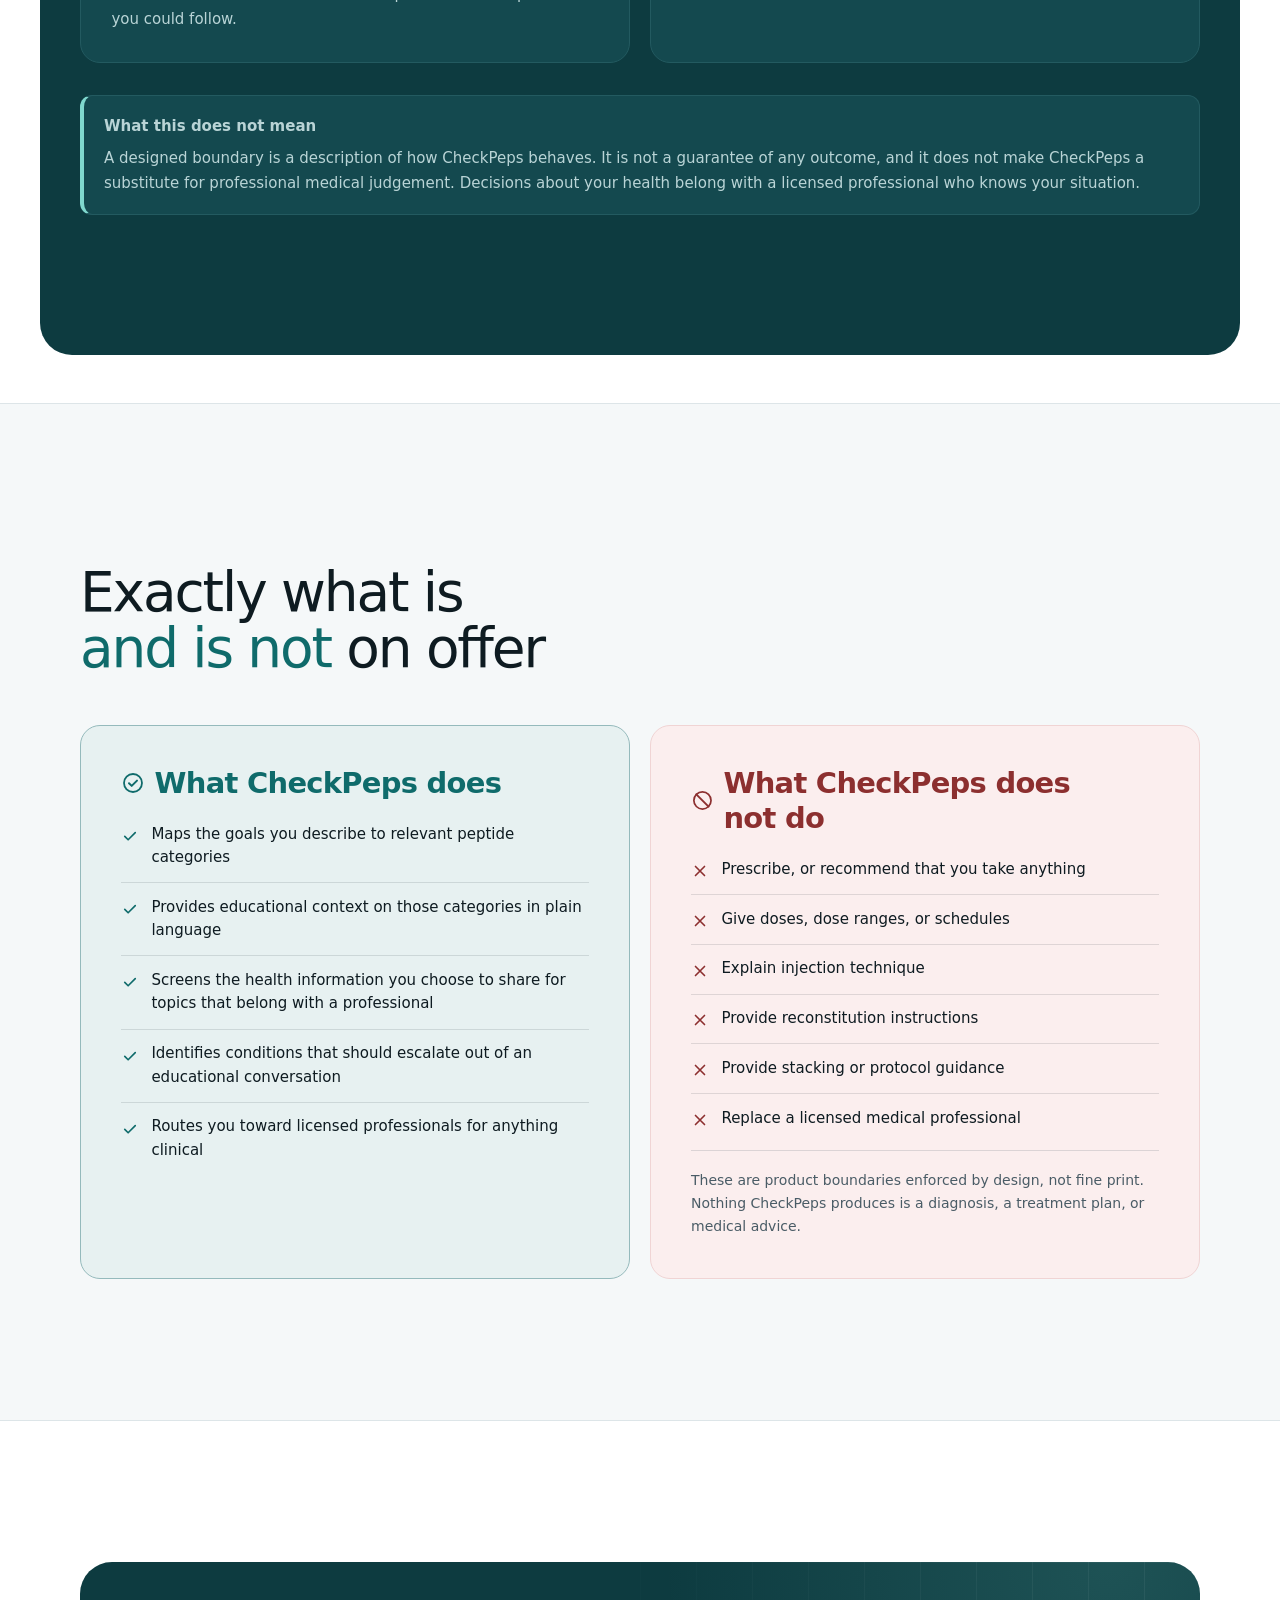
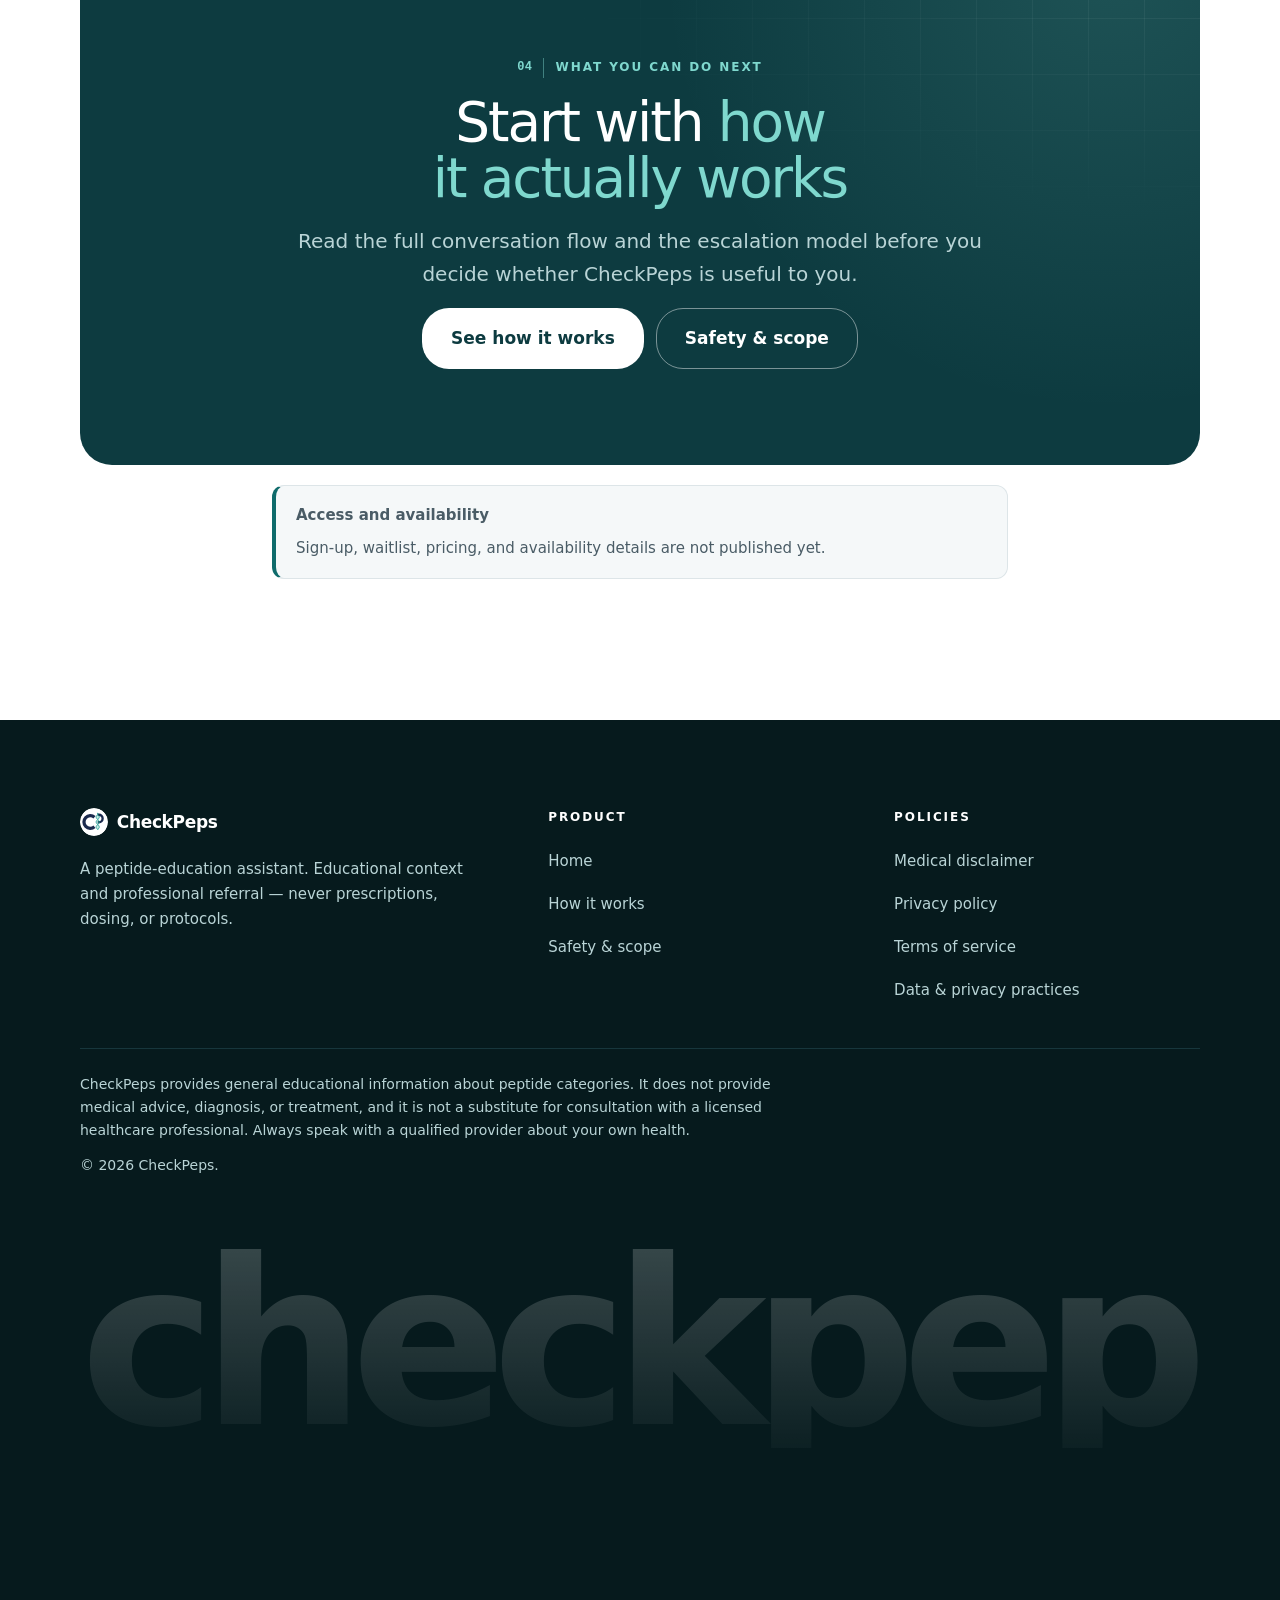
==== commit 84722a9d: "Merge pull request #5 from VXWD1rk0em0n/fix/live-domain-and-contact Point every link, tag and email " ====
--- a/index.html
+++ b/index.html
@@ -9,12 +9,12 @@
       name="description"
       content="CheckPeps is a peptide-education assistant. It maps your goals to relevant peptide categories, explains them in plain language, and routes you to a licensed professional for anything clinical. It does not prescribe, dose, or give protocols."
     />
-    <link rel="canonical" href="https://checkpeps.com/" />
+    <link rel="canonical" href="https://www.checkpeps.us/" />
     <meta name="robots" content="index, follow" />
 
     <meta property="og:type" content="website" />
     <meta property="og:site_name" content="CheckPeps" />
-    <meta property="og:url" content="https://checkpeps.com/" />
+    <meta property="og:url" content="https://www.checkpeps.us/" />
     <meta
       property="og:title"
       content="CheckPeps — Peptide education, with the clinical line drawn clearly"
@@ -23,7 +23,7 @@
       property="og:description"
       content="A peptide-education assistant that maps goals to peptide categories, explains them in plain language, and routes you to a licensed professional for anything clinical."
     />
-    <meta property="og:image" content="https://checkpeps.com/og-image.png" />
+    <meta property="og:image" content="https://www.checkpeps.us/og-image.png" />
     <meta property="og:image:width" content="1200" />
     <meta property="og:image:height" content="630" />
     <meta
@@ -46,7 +46,7 @@
         "@context": "https://schema.org",
         "@type": "WebSite",
         "name": "CheckPeps",
-        "url": "https://checkpeps.com/",
+        "url": "https://www.checkpeps.us/",
         "description": "A peptide-education assistant that maps goals to peptide categories, provides educational context, and routes users toward licensed professionals for anything clinical."
       }
     </script>
